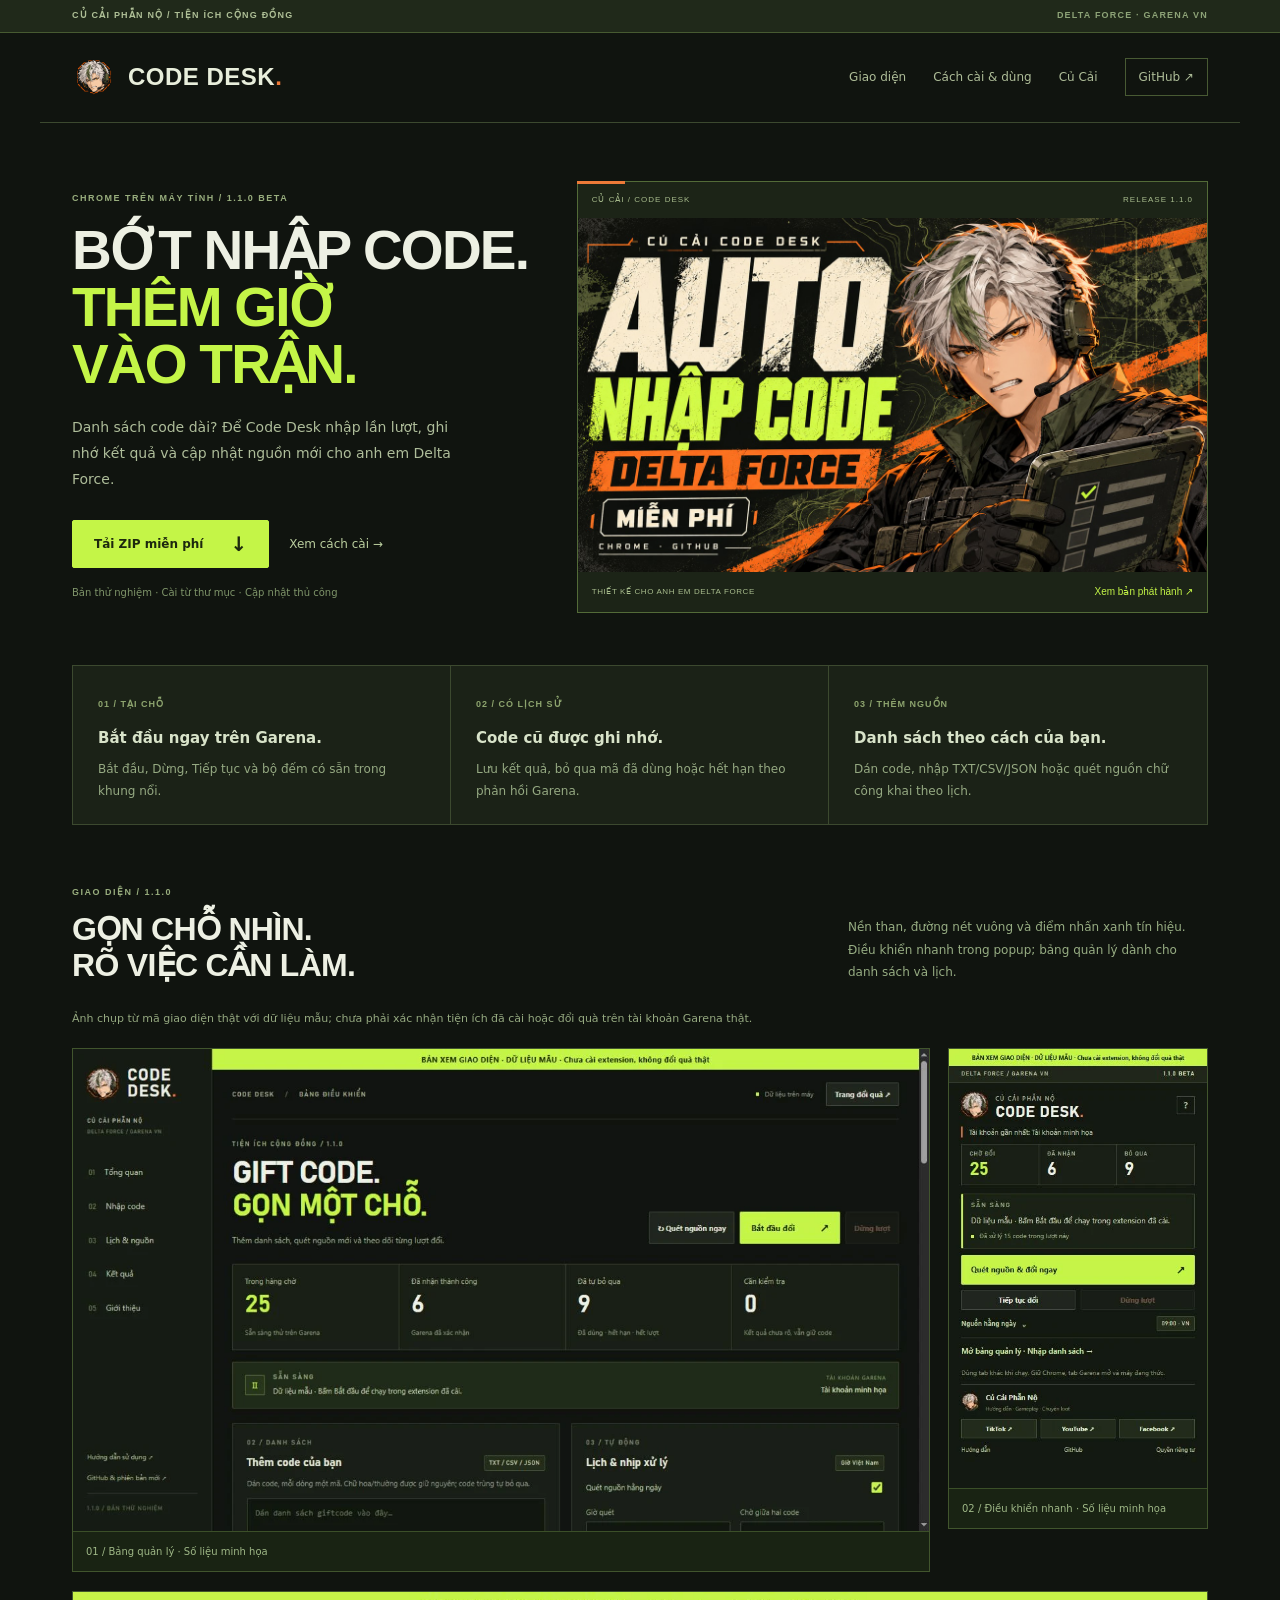
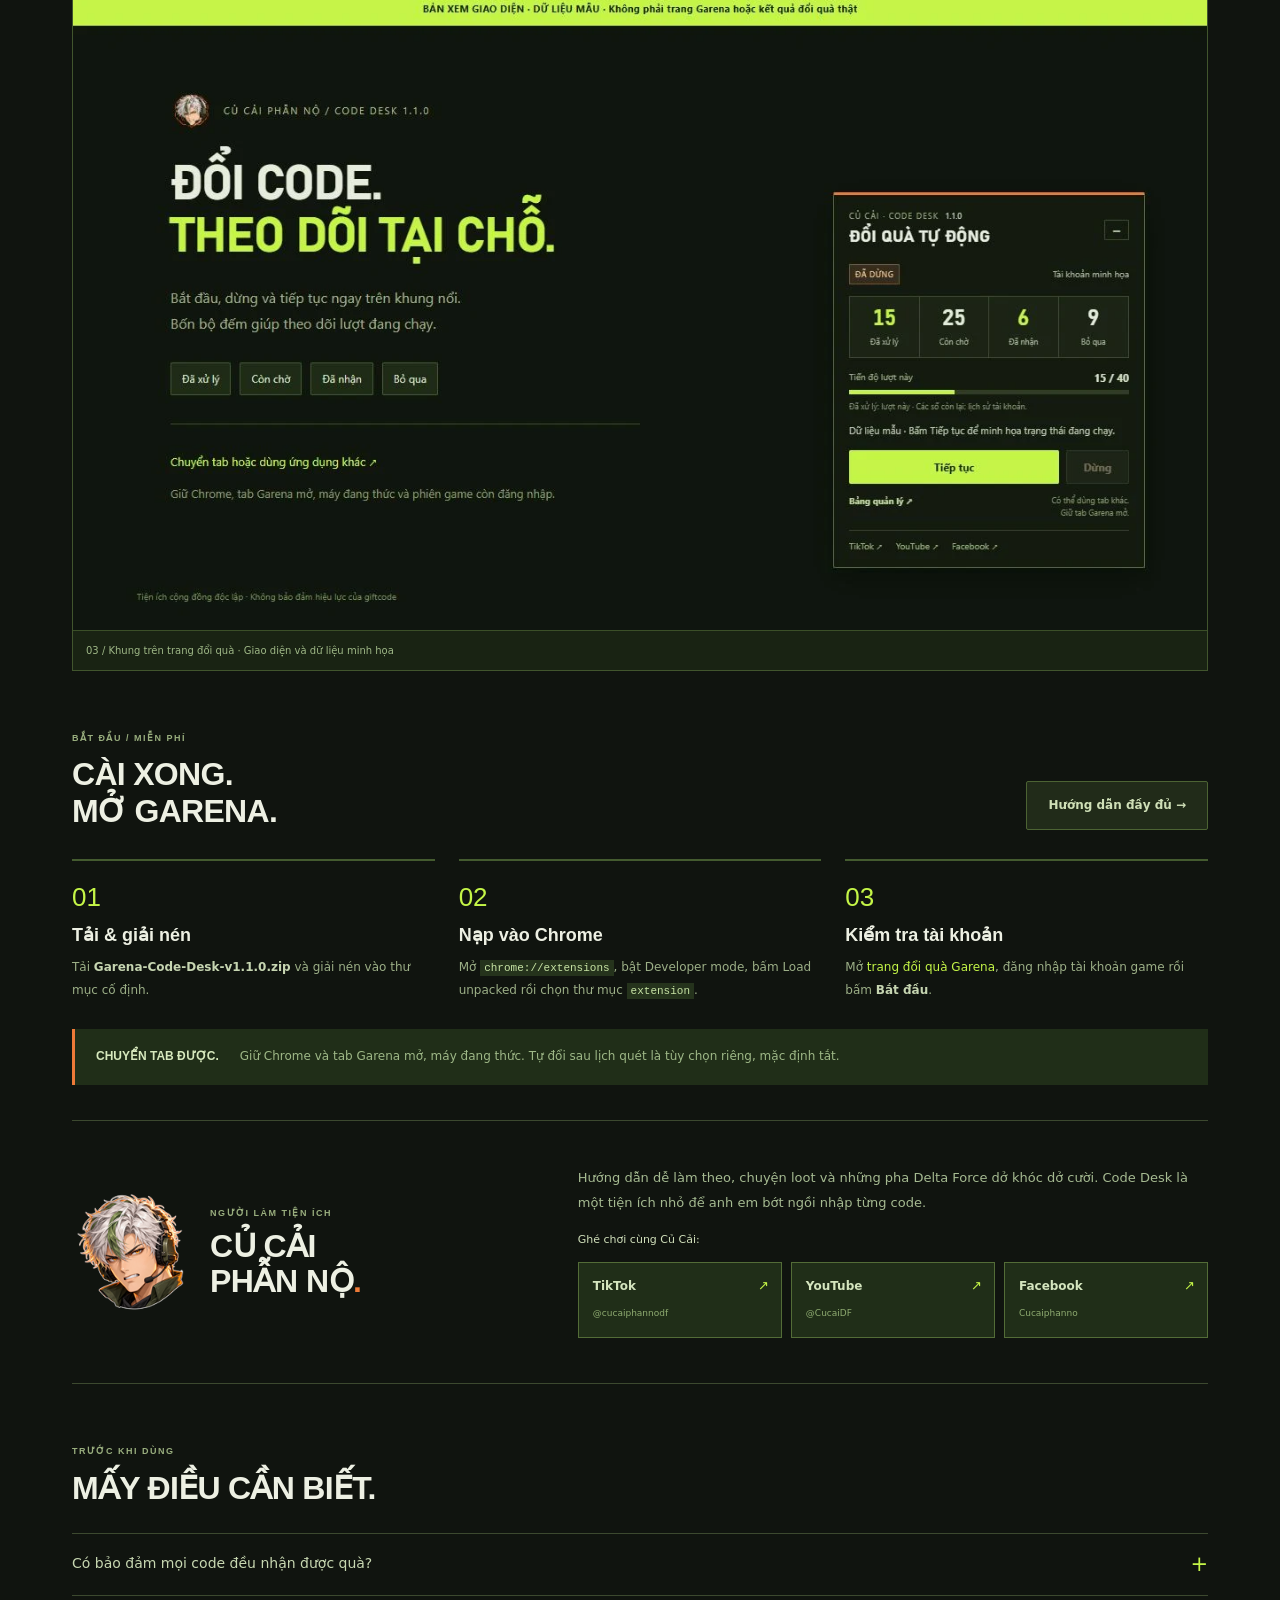
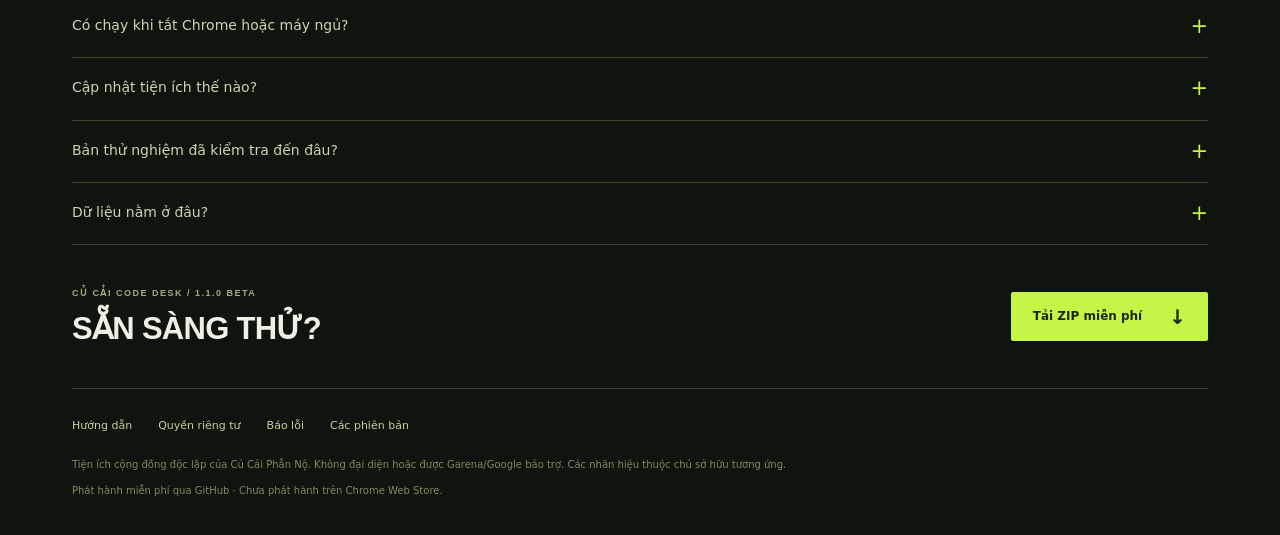
==== index.html @ 8d0fcd0d "Publish 1.1.0 download site with anime identity and illustrated guide" ====
<!doctype html>
<html lang="vi"><head>
<meta charset="utf-8"><meta name="viewport" content="width=device-width,initial-scale=1">
<title>Củ Cải Code Desk · Auto nhập giftcode Delta Force</title>
<meta name="description" content="Code Desk của Củ Cải Phẫn Nộ: tiện ích Chrome miễn phí để nhập giftcode Delta Force theo danh sách, quét nguồn mới và theo dõi kết quả ngay trên Garena.">
<meta property="og:type" content="website"><meta property="og:title" content="Củ Cải Code Desk — Auto nhập code Delta Force"><meta property="og:description" content="Bớt nhập từng code. Bắt đầu tại chỗ, xem bộ đếm và nhớ kết quả. Tải miễn phí qua GitHub."><meta property="og:image" content="https://lightharu.github.io/garena-code-desk-site/assets/thumbnail-v1.1.0.jpg"><meta property="og:url" content="https://lightharu.github.io/garena-code-desk-site/"><meta name="twitter:card" content="summary_large_image">
<link rel="icon" type="image/png" href="assets/icon-128.png"><link rel="canonical" href="https://lightharu.github.io/garena-code-desk-site/">
<link rel="stylesheet" href="assets/site.css">
</head><body>
<div class="topline"><div>CỦ CẢI PHẪN NỘ / TIỆN ÍCH CỘNG ĐỒNG<span>DELTA FORCE · GARENA VN</span></div></div>
<header class="site-header wrap"><a class="logo" href="./"><img src="assets/icon-128.png" alt="Icon Code Desk" width="44" height="44"><span>CODE DESK<b>.</b></span></a><nav aria-label="Điều hướng website"><a href="#giao-dien">Giao diện</a><a href="guide.html">Cách cài & dùng</a><a href="#cu-cai">Củ Cải</a><a class="nav-github" href="https://github.com/LightHaru/garena-code-desk">GitHub ↗</a></nav></header>
<main class="wrap">
<section class="hero"><div class="hero-copy"><p class="eyebrow">CHROME TRÊN MÁY TÍNH / 1.1.0 BETA</p><h1>BỚT NHẬP CODE.<br><em>THÊM GIỜ<br>VÀO TRẬN.</em></h1><p class="lead">Danh sách code dài? Để Code Desk nhập lần lượt, ghi nhớ kết quả và cập nhật nguồn mới cho anh em Delta Force.</p><div class="hero-actions"><a class="button primary" href="https://github.com/LightHaru/garena-code-desk/releases/download/v1.1.0/Garena-Code-Desk-v1.1.0.zip">Tải ZIP miễn phí <span>↓</span></a><a class="text-link" href="guide.html">Xem cách cài →</a></div><p class="small-note">Bản thử nghiệm · Cài từ thư mục · Cập nhật thủ công</p></div><div class="hero-art"><div class="frame-label"><span>CỦ CẢI / CODE DESK</span><span>RELEASE 1.1.0</span></div><img src="assets/thumbnail-v1.1.0.jpg" alt="Củ Cải Code Desk — Auto nhập code Delta Force miễn phí" width="1280" height="720"><div class="frame-bottom"><span>THIẾT KẾ CHO ANH EM DELTA FORCE</span><a href="https://github.com/LightHaru/garena-code-desk/releases/tag/v1.1.0">Xem bản phát hành ↗</a></div></div></section>
<section class="feature-rail" aria-label="Tính năng chính"><article><span>01 / TẠI CHỖ</span><h2>Bắt đầu ngay trên Garena.</h2><p>Bắt đầu, Dừng, Tiếp tục và bộ đếm có sẵn trong khung nổi.</p></article><article><span>02 / CÓ LỊCH SỬ</span><h2>Code cũ được ghi nhớ.</h2><p>Lưu kết quả, bỏ qua mã đã dùng hoặc hết hạn theo phản hồi Garena.</p></article><article><span>03 / THÊM NGUỒN</span><h2>Danh sách theo cách của bạn.</h2><p>Dán code, nhập TXT/CSV/JSON hoặc quét nguồn chữ công khai theo lịch.</p></article></section>
<section class="section-block" id="giao-dien"><div class="section-heading"><div><p class="eyebrow">GIAO DIỆN / 1.1.0</p><h2>GỌN CHỖ NHÌN.<br>RÕ VIỆC CẦN LÀM.</h2></div><p>Nền than, đường nét vuông và điểm nhấn xanh tín hiệu. Điều khiển nhanh trong popup; bảng quản lý dành cho danh sách và lịch.</p></div><p class="preview-note">Ảnh chụp từ mã giao diện thật với dữ liệu mẫu; chưa phải xác nhận tiện ích đã cài hoặc đổi quà trên tài khoản Garena thật.</p><div class="gallery"><figure class="wide-shot"><img src="assets/dashboard-v1.1.0.webp" alt="Bản xem bảng quản lý Code Desk với thanh điều hướng, bộ đếm và nút Bắt đầu" width="1280" height="720" loading="lazy"><figcaption>01 / Bảng quản lý · Số liệu minh họa</figcaption></figure><figure class="popup-shot"><img src="assets/popup-v1.1.0.webp" alt="Bản xem popup Code Desk, nút quét nguồn và ba kênh Củ Cải Phẫn Nộ" width="400" height="680" loading="lazy"><figcaption>02 / Điều khiển nhanh · Số liệu minh họa</figcaption></figure></div><figure class="panel-shot"><img src="assets/panel-v1.1.0.webp" alt="Bản xem khung nổi với Bắt đầu, Dừng, Tiếp tục, bộ đếm và thanh tiến độ" width="1280" height="720" loading="lazy"><figcaption>03 / Khung trên trang đổi quà · Giao diện và dữ liệu minh họa</figcaption></figure></section>
<section class="section-block install" id="cai-dat"><div class="section-heading"><div><p class="eyebrow">BẮT ĐẦU / MIỄN PHÍ</p><h2>CÀI XONG.<br>MỞ GARENA.</h2></div><a class="button secondary" href="guide.html">Hướng dẫn đầy đủ →</a></div><div class="install-grid"><article><b>01</b><h3>Tải & giải nén</h3><p>Tải <strong>Garena-Code-Desk-v1.1.0.zip</strong> và giải nén vào thư mục cố định.</p></article><article><b>02</b><h3>Nạp vào Chrome</h3><p>Mở <code>chrome://extensions</code>, bật Developer mode, bấm Load unpacked rồi chọn thư mục <code>extension</code>.</p></article><article><b>03</b><h3>Kiểm tra tài khoản</h3><p>Mở <a href="https://redeem.df.garena.sg/vi/cdkgarena.html">trang đổi quà Garena</a>, đăng nhập tài khoản game rồi bấm <strong>Bắt đầu</strong>.</p></article></div><div class="usage-note"><b>CHUYỂN TAB ĐƯỢC.</b><span>Giữ Chrome và tab Garena mở, máy đang thức. Tự đổi sau lịch quét là tùy chọn riêng, mặc định tắt.</span></div></section>
<section class="creator" id="cu-cai"><div class="creator-name"><img src="assets/creator-avatar.png" alt="Avatar anime tóc bạc của Củ Cải Phẫn Nộ" width="120" height="120"><div><p class="eyebrow">NGƯỜI LÀM TIỆN ÍCH</p><h2>CỦ CẢI<br>PHẪN NỘ<span>.</span></h2></div></div><div class="creator-bio"><p>Hướng dẫn dễ làm theo, chuyện loot và những pha Delta Force dở khóc dở cười. Code Desk là một tiện ích nhỏ để anh em bớt ngồi nhập từng code.</p><p class="follow-label">Ghé chơi cùng Củ Cải:</p><nav class="creator-channels" aria-label="Ba kênh Củ Cải Phẫn Nộ"><a href="https://www.tiktok.com/@cucaiphannodf"><b>TikTok</b><small>@cucaiphannodf</small><span>↗</span></a><a href="https://www.youtube.com/@CucaiDF"><b>YouTube</b><small>@CucaiDF</small><span>↗</span></a><a href="https://www.facebook.com/profile.php?id=61594886253423"><b>Facebook</b><small>Cucaiphanno</small><span>↗</span></a></nav></div></section>
<section class="section-block faq"><p class="eyebrow">TRƯỚC KHI DÙNG</p><h2>MẤY ĐIỀU CẦN BIẾT.</h2><details><summary>Có bảo đảm mọi code đều nhận được quà?</summary><p>Code tìm thấy là ứng viên. Hiệu lực, điều kiện tài khoản và quyền nhận quà do Garena quyết định. Code Desk ghi nhận phản hồi để xử lý hàng chờ.</p></details><details><summary>Có chạy khi tắt Chrome hoặc máy ngủ?</summary><p>Cần giữ Chrome, tab Garena mở và máy đang thức. Khi hết phiên đăng nhập, gặp xác minh hoặc kết quả chưa rõ, cần kiểm tra trực tiếp trên trang Garena.</p></details><details><summary>Cập nhật tiện ích thế nào?</summary><p>Dừng lượt, chờ code đang gửi có kết quả. Tải ZIP mới, thay nội dung extension vào đúng thư mục cũ, bấm Tải lại tiện ích rồi tải lại trang Garena. Xem từng bước trong <a href="guide.html">hướng dẫn</a>.</p></details><details><summary>Bản thử nghiệm đã kiểm tra đến đâu?</summary><p>35/35 kiểm tra logic và 33/33 kiểm tra trình duyệt giả lập đạt. Cài bản 1.1.0 và đổi quà trên tài khoản Garena thật, cùng việc quan sát lịch qua một ngày thật, chưa được xác nhận.</p></details><details><summary>Dữ liệu nằm ở đâu?</summary><p>Tên hiển thị, code và lịch sử được lưu trong hồ sơ Chrome. Tiện ích không có máy chủ nhận lịch sử hoặc công cụ phân tích hành vi. Xem <a href="privacy.html">quyền riêng tư và quyền truy cập</a>.</p></details></section>
<section class="download-end"><div><p class="eyebrow">CỦ CẢI CODE DESK / 1.1.0 BETA</p><h2>SẴN SÀNG THỬ?</h2></div><a class="button primary" href="https://github.com/LightHaru/garena-code-desk/releases/download/v1.1.0/Garena-Code-Desk-v1.1.0.zip">Tải ZIP miễn phí <span>↓</span></a></section>
</main><footer class="wrap"><nav><a href="guide.html">Hướng dẫn</a><a href="privacy.html">Quyền riêng tư</a><a href="https://github.com/LightHaru/garena-code-desk/issues">Báo lỗi</a><a href="https://github.com/LightHaru/garena-code-desk/releases">Các phiên bản</a></nav><p>Tiện ích cộng đồng độc lập của Củ Cải Phẫn Nộ. Không đại diện hoặc được Garena/Google bảo trợ. Các nhãn hiệu thuộc chủ sở hữu tương ứng.</p><p>Phát hành miễn phí qua GitHub · Chưa phát hành trên Chrome Web Store.</p></footer>
</body></html>
---- assets/site.css ----
:root{--bg:#10140f;--surface:#1b2217;--line:#3c492f;--ink:#edf0e3;--muted:#9dac8c;--lime:#c4f547;--orange:#ed7a38;--display:"Bahnschrift","Arial Narrow","Segoe UI",sans-serif;color-scheme:dark;font:16px/1.7 "Segoe UI",system-ui,sans-serif;color:var(--ink);background:var(--bg)}*{box-sizing:border-box}html{scroll-behavior:smooth;scroll-padding-top:24px}body{margin:0}a{color:var(--lime);text-decoration:none}a:hover{text-decoration:underline}a:focus-visible,summary:focus-visible{outline:2px solid var(--lime);outline-offset:5px}img{max-width:100%}h1,h2,h3,p,figure{margin:0}.wrap{max-width:1200px;margin:auto;padding:0 32px}.topline{background:#20291a;border-bottom:1px solid #475a31;font:600 9px/1.5 var(--display);letter-spacing:1.2px;color:#aebf96}.topline>div{max-width:1200px;margin:auto;padding:9px 32px;display:flex;justify-content:space-between;gap:20px}.topline span{color:#8da377}.site-header{height:90px;display:flex;align-items:center;justify-content:space-between;gap:20px;border-bottom:1px solid var(--line)}.logo{display:flex;align-items:center;gap:12px;color:#e8eedb;font:750 24px/1 var(--display);letter-spacing:.5px}.logo:hover{text-decoration:none}.logo img{object-fit:contain}.logo b{color:var(--orange)}.site-header nav{display:flex;align-items:center;gap:27px;font-size:12px}.site-header nav a{color:#aebd98}.nav-github{border:1px solid #485a33;padding:8px 13px}.hero{display:grid;grid-template-columns:.85fr 1.15fr;gap:38px;align-items:center;padding:58px 0 52px}.eyebrow{font:600 9px/1.6 var(--display);letter-spacing:1.5px;color:#99ae7e}.hero h1{font:750 clamp(38px,4.3vw,58px)/1.04 var(--display);letter-spacing:-1.8px;margin:16px 0 22px}.hero em{font-style:normal;color:var(--lime)}.lead{font-size:14px;line-height:1.85;color:#aebd9a;max-width:390px}.hero-actions{display:flex;align-items:center;gap:20px;margin-top:27px;flex-wrap:wrap}.button{display:inline-flex;align-items:center;justify-content:center;gap:27px;font-size:12px;font-weight:750;padding:13px 21px;border:1px solid var(--line);border-radius:2px;min-height:47px;white-space:nowrap}.button:hover{text-decoration:none}.button.primary{background:var(--lime);border-color:var(--lime);color:#1d290e}.button.primary:hover{background:#dbff83}.button.primary span{font-size:20px;line-height:1}.button.secondary{background:#212b19;color:#cfdfb7;border-color:#4c6333}.button.secondary:hover{background:#324324}.text-link{font-size:12px;color:#bace9e}.small-note{font-size:10px;line-height:1.8;color:#7f956a;margin-top:16px}.hero-art{border:1px solid #536b38;position:relative;background:#1c2417}.hero-art:before{content:"";position:absolute;top:-1px;left:-1px;width:48px;height:3px;background:var(--orange)}.hero-art>img{display:block;width:100%;height:auto}.frame-label,.frame-bottom{display:flex;justify-content:space-between;align-items:center;gap:20px;padding:12px 14px;font:500 8px/1.6 var(--display);letter-spacing:1px;color:#a7bb8c}.frame-bottom{font-size:8px;letter-spacing:.6px}.frame-bottom a{font-family:"Segoe UI",sans-serif;letter-spacing:0;font-size:10px}.feature-rail{display:grid;grid-template-columns:repeat(3,1fr);border:1px solid var(--line);background:#1b2217}.feature-rail article{padding:22px 25px;border-right:1px solid var(--line)}.feature-rail article:last-child{border-right:0}.feature-rail article>span{font:600 9px var(--display);letter-spacing:1px;color:#8da46e}.feature-rail h2{font-size:15px;font-weight:650;margin:11px 0 7px;color:#d8e3c9}.feature-rail p{font-size:12px;color:#95a982;line-height:1.8}.section-block{padding:60px 0 0}.section-heading{display:flex;justify-content:space-between;align-items:flex-end;gap:35px;margin-bottom:25px}.section-heading h2,.faq>h2{font:700 32px/1.15 var(--display);letter-spacing:-.7px;margin-top:11px}.section-heading>p{max-width:360px;font-size:12px;color:#97ad83;line-height:1.9}.preview-note{color:#95a980;font-size:11px;line-height:1.8;margin-bottom:19px;max-width:820px}.gallery{display:grid;grid-template-columns:minmax(0,1fr) 260px;gap:18px;align-items:start}.gallery figure,.panel-shot{border:1px solid #41552d;background:#192313}.gallery img,.panel-shot img{display:block;width:100%;height:auto}.popup-shot{max-width:260px}.wide-shot{position:sticky;top:25px}.gallery figcaption,.panel-shot figcaption{font-size:10px;color:#9fb887;line-height:1.7;padding:11px 13px;border-top:1px solid #3b4f28}.panel-shot{margin-top:19px}.install{border-bottom:1px solid var(--line);padding-bottom:35px}.install-grid{display:grid;grid-template-columns:repeat(3,1fr);gap:24px;margin-top:29px}.install-grid article{border-top:2px solid #445b2f;padding-top:21px}.install-grid b{font:500 26px var(--display);color:var(--lime)}.install-grid h3{font:600 18px var(--display);margin:10px 0}.install-grid p{font-size:12px;color:#9caf87;line-height:1.9}.install-grid strong{color:#c6d5b1;font-weight:600;overflow-wrap:anywhere}code{font:11px/1.5 Consolas,monospace;color:#c8e4a5;background:#25331c;padding:2px 4px;overflow-wrap:anywhere}.usage-note{display:flex;align-items:flex-start;gap:21px;background:#202e18;border-left:3px solid var(--orange);padding:17px 21px;margin-top:28px}.usage-note b{font:650 12px/1.7 var(--display);white-space:nowrap;color:#d7e9bd}.usage-note span{color:#9eb887;font-size:12px;line-height:1.8}.creator{padding:45px 0;display:grid;grid-template-columns:.85fr 1.15fr;gap:40px;border-bottom:1px solid var(--line)}.creator-name{display:flex;align-items:center;gap:18px}.creator-name img{object-fit:contain;flex:none}.creator h2{font:700 32px/1.08 var(--display);letter-spacing:-.5px;margin-top:9px}.creator h2 span{color:var(--orange)}.creator-bio>p{font-size:13px;color:#a5ba91;line-height:1.9}.creator-bio .follow-label{margin:15px 0 11px;font-size:11px;color:#d0dfba}.creator-channels{display:grid;grid-template-columns:repeat(3,1fr);gap:9px}.creator-channels a{position:relative;border:1px solid #536c37;background:#202e18;padding:13px 14px;color:#d4e5be}.creator-channels a:hover{text-decoration:none;background:#304523;border-color:#92b364}.creator-channels b{display:block;font-size:12px}.creator-channels small{font-size:9px;color:#8fac71}.creator-channels span{position:absolute;right:12px;top:12px;font-size:13px;color:var(--lime)}.faq>h2{margin:12px 0 26px}.faq details{border-top:1px solid var(--line);padding:18px 0}.faq details:last-child{border-bottom:1px solid var(--line)}.faq summary{cursor:pointer;display:flex;justify-content:space-between;gap:20px;list-style:none;font-size:14px;color:#c7d7b1}.faq summary:after{content:"+";color:var(--lime);font-size:21px;line-height:1.2}.faq details[open] summary:after{content:"−"}.faq summary::-webkit-details-marker{display:none}.faq details p{font-size:13px;color:#98af81;line-height:1.9;max-width:900px;margin:15px 0 0}.download-end{display:flex;justify-content:space-between;align-items:center;gap:25px;padding:41px 0;border-bottom:1px solid var(--line)}.download-end h2{font:700 31px var(--display);letter-spacing:-.7px;margin-top:10px}footer.wrap{padding-top:28px;padding-bottom:35px}footer nav{display:flex;flex-wrap:wrap;gap:26px;font-size:11px;margin-bottom:19px}footer nav a{color:#bdd6a0}footer p{color:#778e61;font-size:10px;line-height:1.9;margin-top:7px}
@media(prefers-reduced-motion:reduce){html{scroll-behavior:auto}}
@media(max-width:1050px){.wrap{padding-left:25px;padding-right:25px}.topline>div{padding-left:25px;padding-right:25px}.hero{gap:27px;grid-template-columns:1fr 1.1fr}.hero h1{font-size:43px}.hero-actions{gap:15px}.button{padding:12px 16px}.hero .text-link{font-size:11px}.hero .lead{font-size:13px}.creator-name img{width:90px;height:90px}.creator h2{font-size:26px}.creator{gap:25px}.creator-channels{gap:7px}.creator-channels a{padding:11px}.gallery{grid-template-columns:minmax(0,1fr) 230px}.popup-shot{max-width:230px}}
@media(max-width:760px){.site-header{height:76px}.site-header nav{gap:17px;font-size:10px}.site-header nav a:first-child{display:none}.logo{font-size:20px;gap:8px}.logo img{width:36px;height:36px}.hero{grid-template-columns:1fr;padding-top:32px;gap:27px}.hero h1{font-size:47px;letter-spacing:-1.4px}.hero h1 br:last-child{display:none}.lead{max-width:550px}.hero-copy .small-note{margin-top:13px}.hero-art{max-width:none}.feature-rail{grid-template-columns:1fr}.feature-rail article{border-right:0;border-bottom:1px solid var(--line);padding:19px 21px}.feature-rail article:last-child{border-bottom:0}.section-heading{align-items:flex-start;gap:20px;flex-direction:column;margin-bottom:19px}.section-heading h2,.faq>h2{font-size:29px}.section-heading>p{max-width:600px}.section-block{padding-top:40px}.gallery{grid-template-columns:1fr;gap:18px}.wide-shot{position:static}.popup-shot{max-width:400px;width:100%;justify-self:center}.install-grid{grid-template-columns:1fr;gap:23px}.install-grid article{display:grid;grid-template-columns:40px 1fr;gap:0 14px;padding-top:15px}.install-grid b{grid-row:1/3;font-size:24px}.install-grid h3{margin:2px 0 7px}.usage-note{flex-direction:column;gap:5px;padding:16px}.creator{grid-template-columns:1fr;gap:24px;padding:35px 0}.creator-name img{width:100px;height:100px}.creator h2{font-size:31px}.creator-channels a{padding:13px}.creator-channels small{font-size:8px}.download-end{align-items:flex-start;flex-direction:column;gap:23px}.download-end h2{font-size:29px}.topline>div{font-size:8px;letter-spacing:.5px}.topline span{display:none}.frame-bottom{gap:12px;font-size:7px}.frame-bottom a{font-size:9px}}
@media(max-width:420px){.wrap{padding-left:18px;padding-right:18px}.topline>div{padding-left:18px;padding-right:18px}.site-header nav{gap:12px;font-size:9px}.site-header nav a:nth-child(3){display:none}.nav-github{padding:7px 9px}.logo{font-size:18px;gap:5px}.logo img{width:32px;height:32px}.hero h1{font-size:40px}.hero-actions{gap:16px}.hero .button{padding:12px 16px;gap:20px}.hero .text-link{font-size:10px}.creator-channels small{font-size:7px}.creator-channels a{padding:12px 9px}.creator-channels span{right:8px}.creator-channels b{font-size:11px}.creator-name{gap:15px}.creator h2{font-size:28px}.creator-name img{width:90px;height:90px}.faq summary{font-size:13px}.frame-label{font-size:7px;padding:10px 12px;letter-spacing:.5px}.frame-bottom{padding:10px 12px}.frame-bottom>span{font-size:6px}}
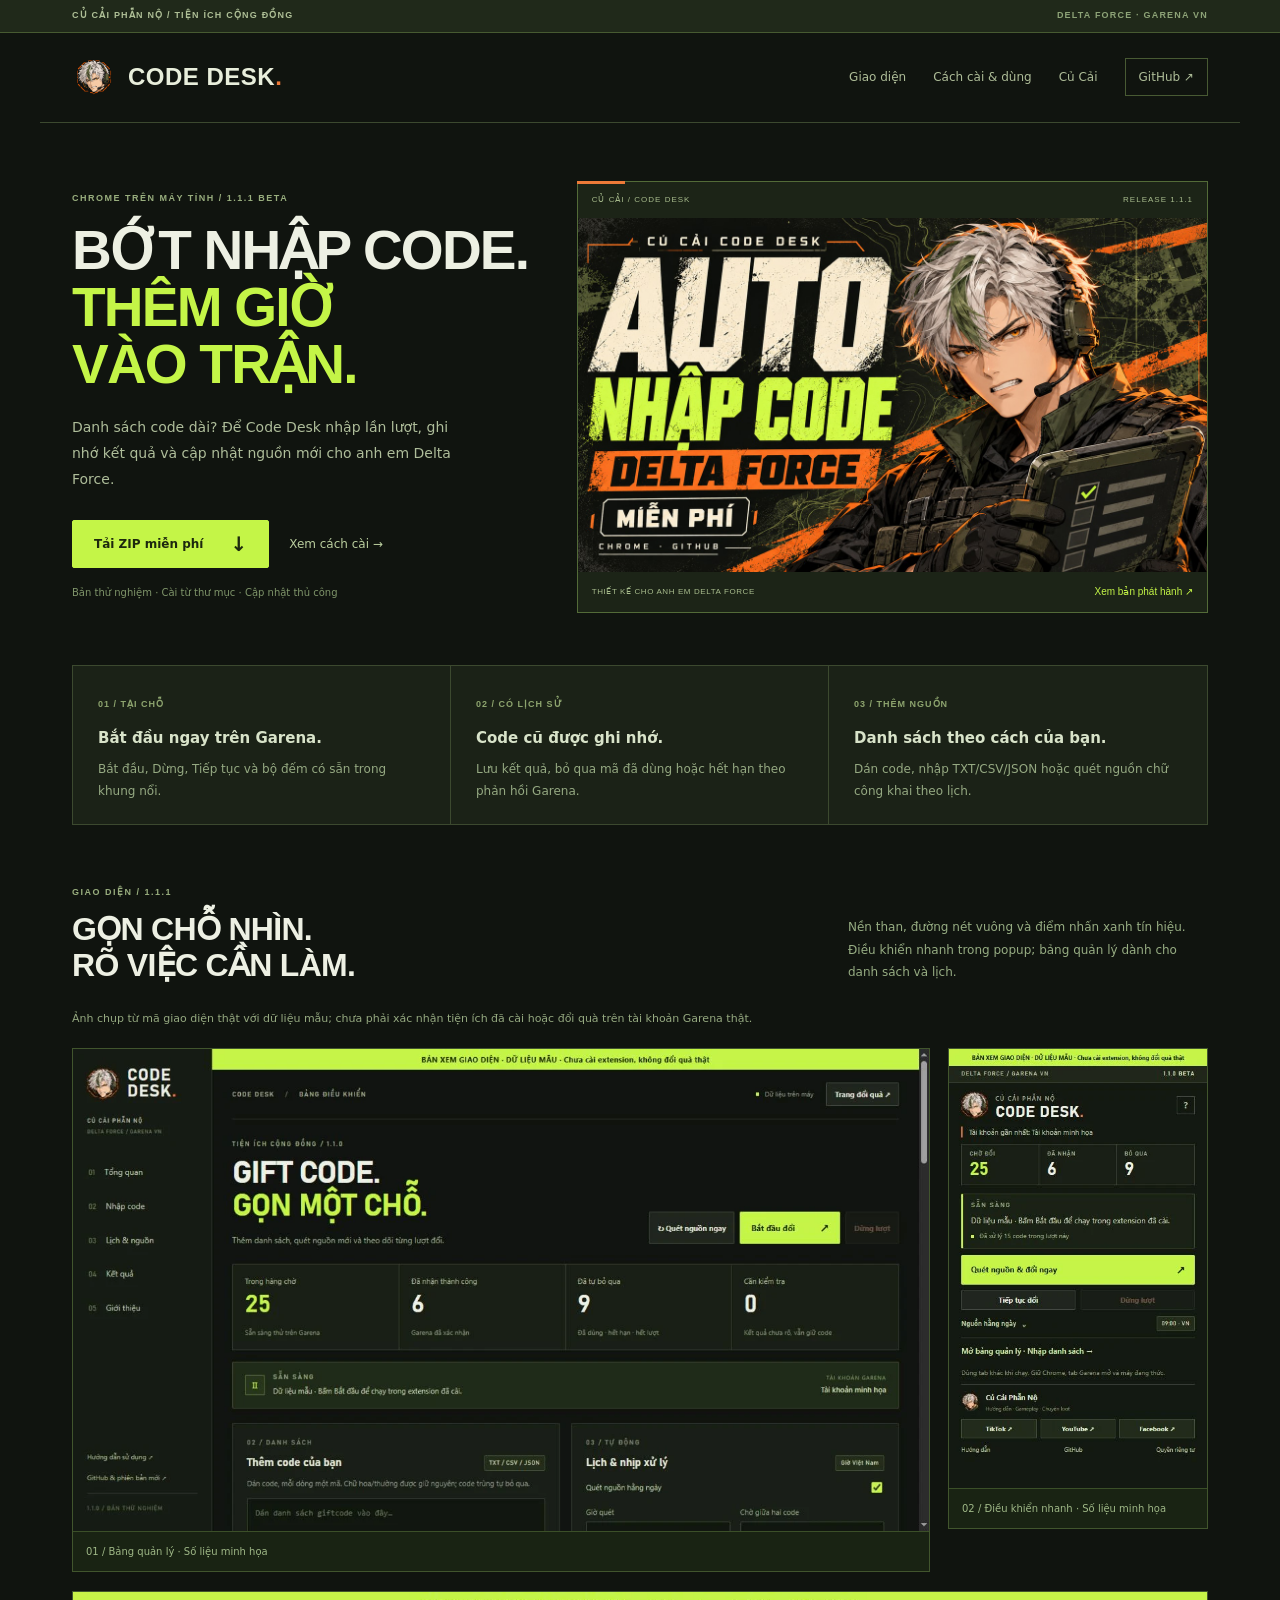
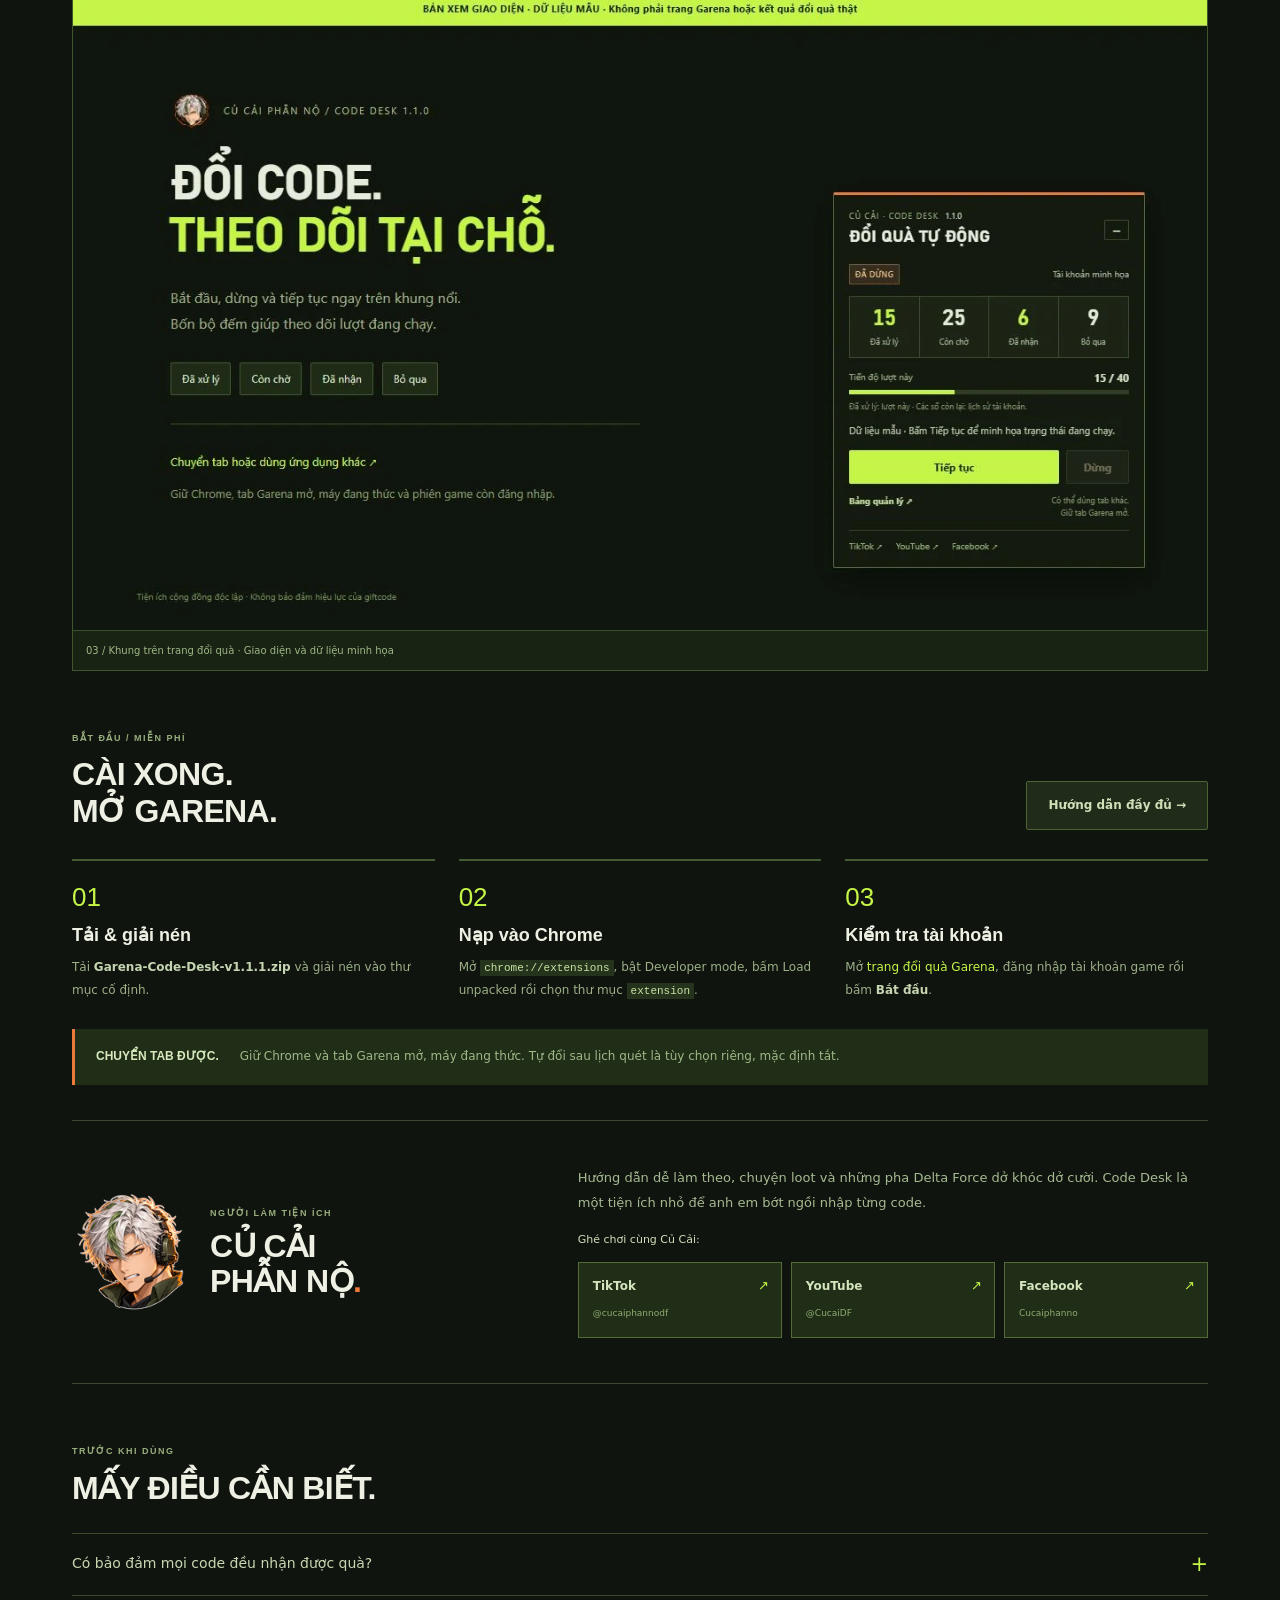
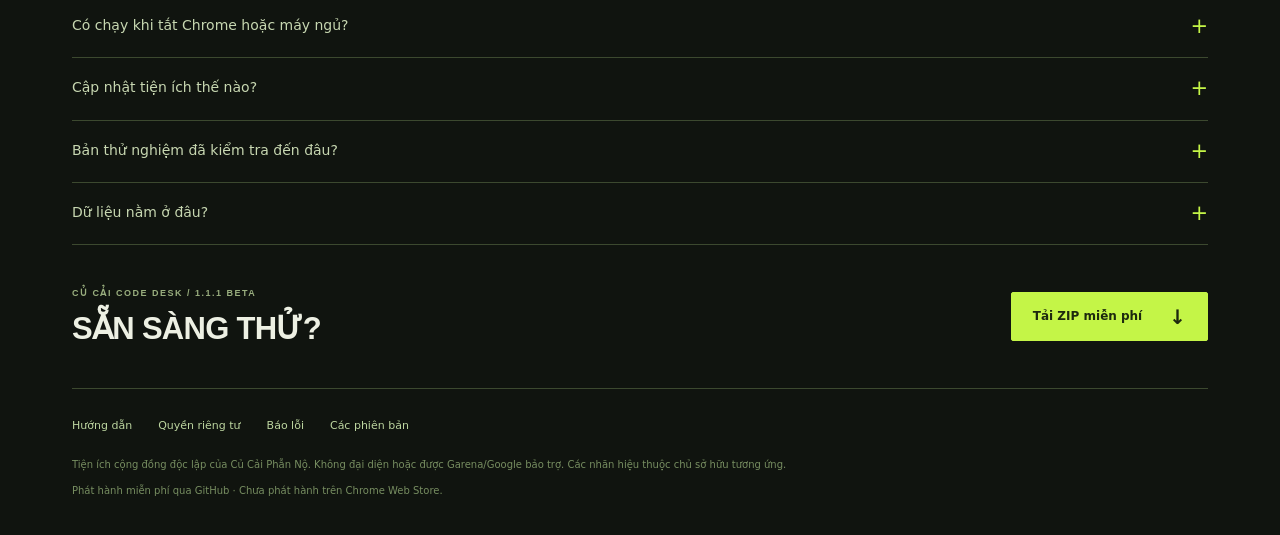
==== commit ff943590: "Point download site to CSP patch 1.1.1 and updated test results" ====
--- a/index.html
+++ b/index.html
@@ -10,12 +10,12 @@
 <div class="topline"><div>CỦ CẢI PHẪN NỘ / TIỆN ÍCH CỘNG ĐỒNG<span>DELTA FORCE · GARENA VN</span></div></div>
 <header class="site-header wrap"><a class="logo" href="./"><img src="assets/icon-128.png" alt="Icon Code Desk" width="44" height="44"><span>CODE DESK<b>.</b></span></a><nav aria-label="Điều hướng website"><a href="#giao-dien">Giao diện</a><a href="guide.html">Cách cài & dùng</a><a href="#cu-cai">Củ Cải</a><a class="nav-github" href="https://github.com/LightHaru/garena-code-desk">GitHub ↗</a></nav></header>
 <main class="wrap">
-<section class="hero"><div class="hero-copy"><p class="eyebrow">CHROME TRÊN MÁY TÍNH / 1.1.0 BETA</p><h1>BỚT NHẬP CODE.<br><em>THÊM GIỜ<br>VÀO TRẬN.</em></h1><p class="lead">Danh sách code dài? Để Code Desk nhập lần lượt, ghi nhớ kết quả và cập nhật nguồn mới cho anh em Delta Force.</p><div class="hero-actions"><a class="button primary" href="https://github.com/LightHaru/garena-code-desk/releases/download/v1.1.0/Garena-Code-Desk-v1.1.0.zip">Tải ZIP miễn phí <span>↓</span></a><a class="text-link" href="guide.html">Xem cách cài →</a></div><p class="small-note">Bản thử nghiệm · Cài từ thư mục · Cập nhật thủ công</p></div><div class="hero-art"><div class="frame-label"><span>CỦ CẢI / CODE DESK</span><span>RELEASE 1.1.0</span></div><img src="assets/thumbnail-v1.1.0.jpg" alt="Củ Cải Code Desk — Auto nhập code Delta Force miễn phí" width="1280" height="720"><div class="frame-bottom"><span>THIẾT KẾ CHO ANH EM DELTA FORCE</span><a href="https://github.com/LightHaru/garena-code-desk/releases/tag/v1.1.0">Xem bản phát hành ↗</a></div></div></section>
+<section class="hero"><div class="hero-copy"><p class="eyebrow">CHROME TRÊN MÁY TÍNH / 1.1.1 BETA</p><h1>BỚT NHẬP CODE.<br><em>THÊM GIỜ<br>VÀO TRẬN.</em></h1><p class="lead">Danh sách code dài? Để Code Desk nhập lần lượt, ghi nhớ kết quả và cập nhật nguồn mới cho anh em Delta Force.</p><div class="hero-actions"><a class="button primary" href="https://github.com/LightHaru/garena-code-desk/releases/download/v1.1.1/Garena-Code-Desk-v1.1.1.zip">Tải ZIP miễn phí <span>↓</span></a><a class="text-link" href="guide.html">Xem cách cài →</a></div><p class="small-note">Bản thử nghiệm · Cài từ thư mục · Cập nhật thủ công</p></div><div class="hero-art"><div class="frame-label"><span>CỦ CẢI / CODE DESK</span><span>RELEASE 1.1.1</span></div><img src="assets/thumbnail-v1.1.0.jpg" alt="Củ Cải Code Desk — Auto nhập code Delta Force miễn phí" width="1280" height="720"><div class="frame-bottom"><span>THIẾT KẾ CHO ANH EM DELTA FORCE</span><a href="https://github.com/LightHaru/garena-code-desk/releases/tag/v1.1.1">Xem bản phát hành ↗</a></div></div></section>
 <section class="feature-rail" aria-label="Tính năng chính"><article><span>01 / TẠI CHỖ</span><h2>Bắt đầu ngay trên Garena.</h2><p>Bắt đầu, Dừng, Tiếp tục và bộ đếm có sẵn trong khung nổi.</p></article><article><span>02 / CÓ LỊCH SỬ</span><h2>Code cũ được ghi nhớ.</h2><p>Lưu kết quả, bỏ qua mã đã dùng hoặc hết hạn theo phản hồi Garena.</p></article><article><span>03 / THÊM NGUỒN</span><h2>Danh sách theo cách của bạn.</h2><p>Dán code, nhập TXT/CSV/JSON hoặc quét nguồn chữ công khai theo lịch.</p></article></section>
-<section class="section-block" id="giao-dien"><div class="section-heading"><div><p class="eyebrow">GIAO DIỆN / 1.1.0</p><h2>GỌN CHỖ NHÌN.<br>RÕ VIỆC CẦN LÀM.</h2></div><p>Nền than, đường nét vuông và điểm nhấn xanh tín hiệu. Điều khiển nhanh trong popup; bảng quản lý dành cho danh sách và lịch.</p></div><p class="preview-note">Ảnh chụp từ mã giao diện thật với dữ liệu mẫu; chưa phải xác nhận tiện ích đã cài hoặc đổi quà trên tài khoản Garena thật.</p><div class="gallery"><figure class="wide-shot"><img src="assets/dashboard-v1.1.0.webp" alt="Bản xem bảng quản lý Code Desk với thanh điều hướng, bộ đếm và nút Bắt đầu" width="1280" height="720" loading="lazy"><figcaption>01 / Bảng quản lý · Số liệu minh họa</figcaption></figure><figure class="popup-shot"><img src="assets/popup-v1.1.0.webp" alt="Bản xem popup Code Desk, nút quét nguồn và ba kênh Củ Cải Phẫn Nộ" width="400" height="680" loading="lazy"><figcaption>02 / Điều khiển nhanh · Số liệu minh họa</figcaption></figure></div><figure class="panel-shot"><img src="assets/panel-v1.1.0.webp" alt="Bản xem khung nổi với Bắt đầu, Dừng, Tiếp tục, bộ đếm và thanh tiến độ" width="1280" height="720" loading="lazy"><figcaption>03 / Khung trên trang đổi quà · Giao diện và dữ liệu minh họa</figcaption></figure></section>
-<section class="section-block install" id="cai-dat"><div class="section-heading"><div><p class="eyebrow">BẮT ĐẦU / MIỄN PHÍ</p><h2>CÀI XONG.<br>MỞ GARENA.</h2></div><a class="button secondary" href="guide.html">Hướng dẫn đầy đủ →</a></div><div class="install-grid"><article><b>01</b><h3>Tải & giải nén</h3><p>Tải <strong>Garena-Code-Desk-v1.1.0.zip</strong> và giải nén vào thư mục cố định.</p></article><article><b>02</b><h3>Nạp vào Chrome</h3><p>Mở <code>chrome://extensions</code>, bật Developer mode, bấm Load unpacked rồi chọn thư mục <code>extension</code>.</p></article><article><b>03</b><h3>Kiểm tra tài khoản</h3><p>Mở <a href="https://redeem.df.garena.sg/vi/cdkgarena.html">trang đổi quà Garena</a>, đăng nhập tài khoản game rồi bấm <strong>Bắt đầu</strong>.</p></article></div><div class="usage-note"><b>CHUYỂN TAB ĐƯỢC.</b><span>Giữ Chrome và tab Garena mở, máy đang thức. Tự đổi sau lịch quét là tùy chọn riêng, mặc định tắt.</span></div></section>
+<section class="section-block" id="giao-dien"><div class="section-heading"><div><p class="eyebrow">GIAO DIỆN / 1.1.1</p><h2>GỌN CHỖ NHÌN.<br>RÕ VIỆC CẦN LÀM.</h2></div><p>Nền than, đường nét vuông và điểm nhấn xanh tín hiệu. Điều khiển nhanh trong popup; bảng quản lý dành cho danh sách và lịch.</p></div><p class="preview-note">Ảnh chụp từ mã giao diện thật với dữ liệu mẫu; chưa phải xác nhận tiện ích đã cài hoặc đổi quà trên tài khoản Garena thật.</p><div class="gallery"><figure class="wide-shot"><img src="assets/dashboard-v1.1.0.webp" alt="Bản xem bảng quản lý Code Desk với thanh điều hướng, bộ đếm và nút Bắt đầu" width="1280" height="720" loading="lazy"><figcaption>01 / Bảng quản lý · Số liệu minh họa</figcaption></figure><figure class="popup-shot"><img src="assets/popup-v1.1.0.webp" alt="Bản xem popup Code Desk, nút quét nguồn và ba kênh Củ Cải Phẫn Nộ" width="400" height="680" loading="lazy"><figcaption>02 / Điều khiển nhanh · Số liệu minh họa</figcaption></figure></div><figure class="panel-shot"><img src="assets/panel-v1.1.0.webp" alt="Bản xem khung nổi với Bắt đầu, Dừng, Tiếp tục, bộ đếm và thanh tiến độ" width="1280" height="720" loading="lazy"><figcaption>03 / Khung trên trang đổi quà · Giao diện và dữ liệu minh họa</figcaption></figure></section>
+<section class="section-block install" id="cai-dat"><div class="section-heading"><div><p class="eyebrow">BẮT ĐẦU / MIỄN PHÍ</p><h2>CÀI XONG.<br>MỞ GARENA.</h2></div><a class="button secondary" href="guide.html">Hướng dẫn đầy đủ →</a></div><div class="install-grid"><article><b>01</b><h3>Tải & giải nén</h3><p>Tải <strong>Garena-Code-Desk-v1.1.1.zip</strong> và giải nén vào thư mục cố định.</p></article><article><b>02</b><h3>Nạp vào Chrome</h3><p>Mở <code>chrome://extensions</code>, bật Developer mode, bấm Load unpacked rồi chọn thư mục <code>extension</code>.</p></article><article><b>03</b><h3>Kiểm tra tài khoản</h3><p>Mở <a href="https://redeem.df.garena.sg/vi/cdkgarena.html">trang đổi quà Garena</a>, đăng nhập tài khoản game rồi bấm <strong>Bắt đầu</strong>.</p></article></div><div class="usage-note"><b>CHUYỂN TAB ĐƯỢC.</b><span>Giữ Chrome và tab Garena mở, máy đang thức. Tự đổi sau lịch quét là tùy chọn riêng, mặc định tắt.</span></div></section>
 <section class="creator" id="cu-cai"><div class="creator-name"><img src="assets/creator-avatar.png" alt="Avatar anime tóc bạc của Củ Cải Phẫn Nộ" width="120" height="120"><div><p class="eyebrow">NGƯỜI LÀM TIỆN ÍCH</p><h2>CỦ CẢI<br>PHẪN NỘ<span>.</span></h2></div></div><div class="creator-bio"><p>Hướng dẫn dễ làm theo, chuyện loot và những pha Delta Force dở khóc dở cười. Code Desk là một tiện ích nhỏ để anh em bớt ngồi nhập từng code.</p><p class="follow-label">Ghé chơi cùng Củ Cải:</p><nav class="creator-channels" aria-label="Ba kênh Củ Cải Phẫn Nộ"><a href="https://www.tiktok.com/@cucaiphannodf"><b>TikTok</b><small>@cucaiphannodf</small><span>↗</span></a><a href="https://www.youtube.com/@CucaiDF"><b>YouTube</b><small>@CucaiDF</small><span>↗</span></a><a href="https://www.facebook.com/profile.php?id=61594886253423"><b>Facebook</b><small>Cucaiphanno</small><span>↗</span></a></nav></div></section>
-<section class="section-block faq"><p class="eyebrow">TRƯỚC KHI DÙNG</p><h2>MẤY ĐIỀU CẦN BIẾT.</h2><details><summary>Có bảo đảm mọi code đều nhận được quà?</summary><p>Code tìm thấy là ứng viên. Hiệu lực, điều kiện tài khoản và quyền nhận quà do Garena quyết định. Code Desk ghi nhận phản hồi để xử lý hàng chờ.</p></details><details><summary>Có chạy khi tắt Chrome hoặc máy ngủ?</summary><p>Cần giữ Chrome, tab Garena mở và máy đang thức. Khi hết phiên đăng nhập, gặp xác minh hoặc kết quả chưa rõ, cần kiểm tra trực tiếp trên trang Garena.</p></details><details><summary>Cập nhật tiện ích thế nào?</summary><p>Dừng lượt, chờ code đang gửi có kết quả. Tải ZIP mới, thay nội dung extension vào đúng thư mục cũ, bấm Tải lại tiện ích rồi tải lại trang Garena. Xem từng bước trong <a href="guide.html">hướng dẫn</a>.</p></details><details><summary>Bản thử nghiệm đã kiểm tra đến đâu?</summary><p>35/35 kiểm tra logic và 33/33 kiểm tra trình duyệt giả lập đạt. Cài bản 1.1.0 và đổi quà trên tài khoản Garena thật, cùng việc quan sát lịch qua một ngày thật, chưa được xác nhận.</p></details><details><summary>Dữ liệu nằm ở đâu?</summary><p>Tên hiển thị, code và lịch sử được lưu trong hồ sơ Chrome. Tiện ích không có máy chủ nhận lịch sử hoặc công cụ phân tích hành vi. Xem <a href="privacy.html">quyền riêng tư và quyền truy cập</a>.</p></details></section>
-<section class="download-end"><div><p class="eyebrow">CỦ CẢI CODE DESK / 1.1.0 BETA</p><h2>SẴN SÀNG THỬ?</h2></div><a class="button primary" href="https://github.com/LightHaru/garena-code-desk/releases/download/v1.1.0/Garena-Code-Desk-v1.1.0.zip">Tải ZIP miễn phí <span>↓</span></a></section>
+<section class="section-block faq"><p class="eyebrow">TRƯỚC KHI DÙNG</p><h2>MẤY ĐIỀU CẦN BIẾT.</h2><details><summary>Có bảo đảm mọi code đều nhận được quà?</summary><p>Code tìm thấy là ứng viên. Hiệu lực, điều kiện tài khoản và quyền nhận quà do Garena quyết định. Code Desk ghi nhận phản hồi để xử lý hàng chờ.</p></details><details><summary>Có chạy khi tắt Chrome hoặc máy ngủ?</summary><p>Cần giữ Chrome, tab Garena mở và máy đang thức. Khi hết phiên đăng nhập, gặp xác minh hoặc kết quả chưa rõ, cần kiểm tra trực tiếp trên trang Garena.</p></details><details><summary>Cập nhật tiện ích thế nào?</summary><p>Dừng lượt, chờ code đang gửi có kết quả. Tải ZIP mới, thay nội dung extension vào đúng thư mục cũ, bấm Tải lại tiện ích rồi tải lại trang Garena. Xem từng bước trong <a href="guide.html">hướng dẫn</a>.</p></details><details><summary>Bản thử nghiệm đã kiểm tra đến đâu?</summary><p>35/35 kiểm tra logic và 36/36 kiểm tra trình duyệt giả lập đạt. Cài bản 1.1.1 và đổi quà trên tài khoản Garena thật, cùng việc quan sát lịch qua một ngày thật, chưa được xác nhận.</p></details><details><summary>Dữ liệu nằm ở đâu?</summary><p>Tên hiển thị, code và lịch sử được lưu trong hồ sơ Chrome. Tiện ích không có máy chủ nhận lịch sử hoặc công cụ phân tích hành vi. Xem <a href="privacy.html">quyền riêng tư và quyền truy cập</a>.</p></details></section>
+<section class="download-end"><div><p class="eyebrow">CỦ CẢI CODE DESK / 1.1.1 BETA</p><h2>SẴN SÀNG THỬ?</h2></div><a class="button primary" href="https://github.com/LightHaru/garena-code-desk/releases/download/v1.1.1/Garena-Code-Desk-v1.1.1.zip">Tải ZIP miễn phí <span>↓</span></a></section>
 </main><footer class="wrap"><nav><a href="guide.html">Hướng dẫn</a><a href="privacy.html">Quyền riêng tư</a><a href="https://github.com/LightHaru/garena-code-desk/issues">Báo lỗi</a><a href="https://github.com/LightHaru/garena-code-desk/releases">Các phiên bản</a></nav><p>Tiện ích cộng đồng độc lập của Củ Cải Phẫn Nộ. Không đại diện hoặc được Garena/Google bảo trợ. Các nhãn hiệu thuộc chủ sở hữu tương ứng.</p><p>Phát hành miễn phí qua GitHub · Chưa phát hành trên Chrome Web Store.</p></footer>
 </body></html>
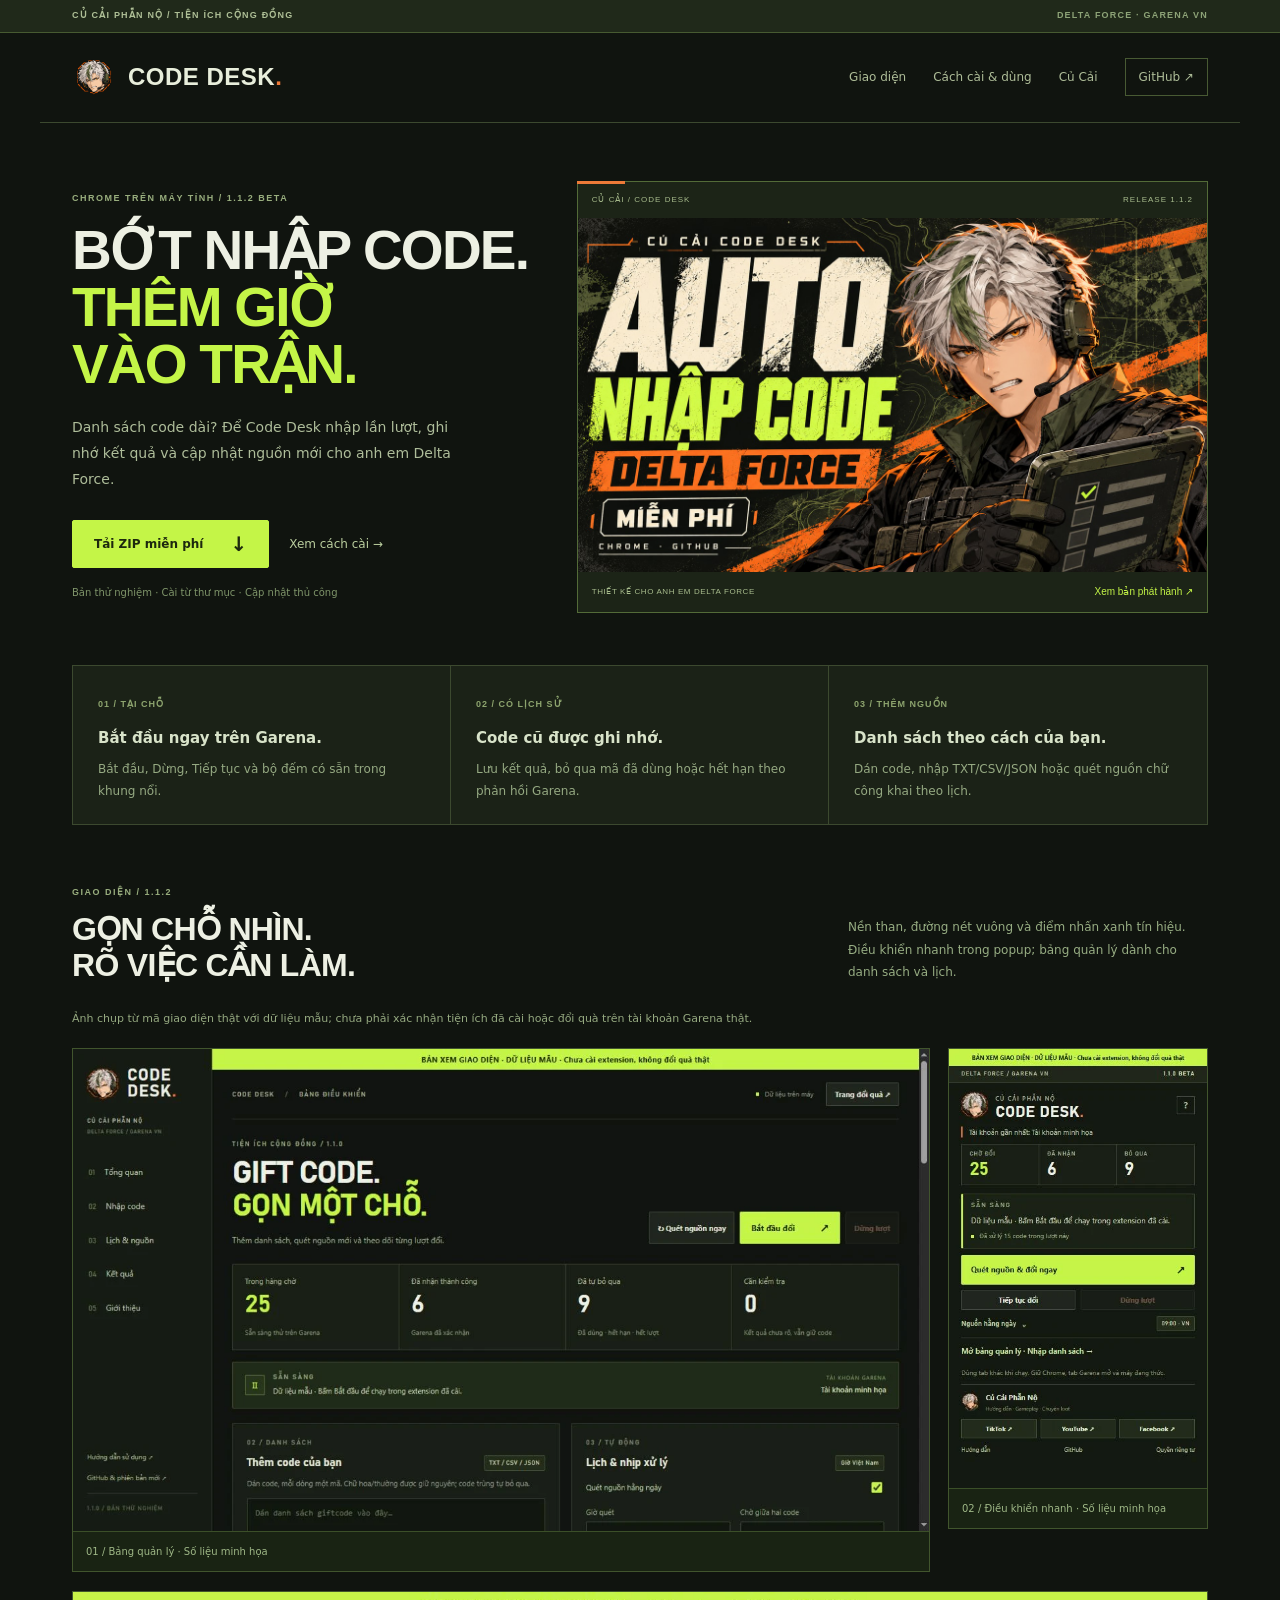
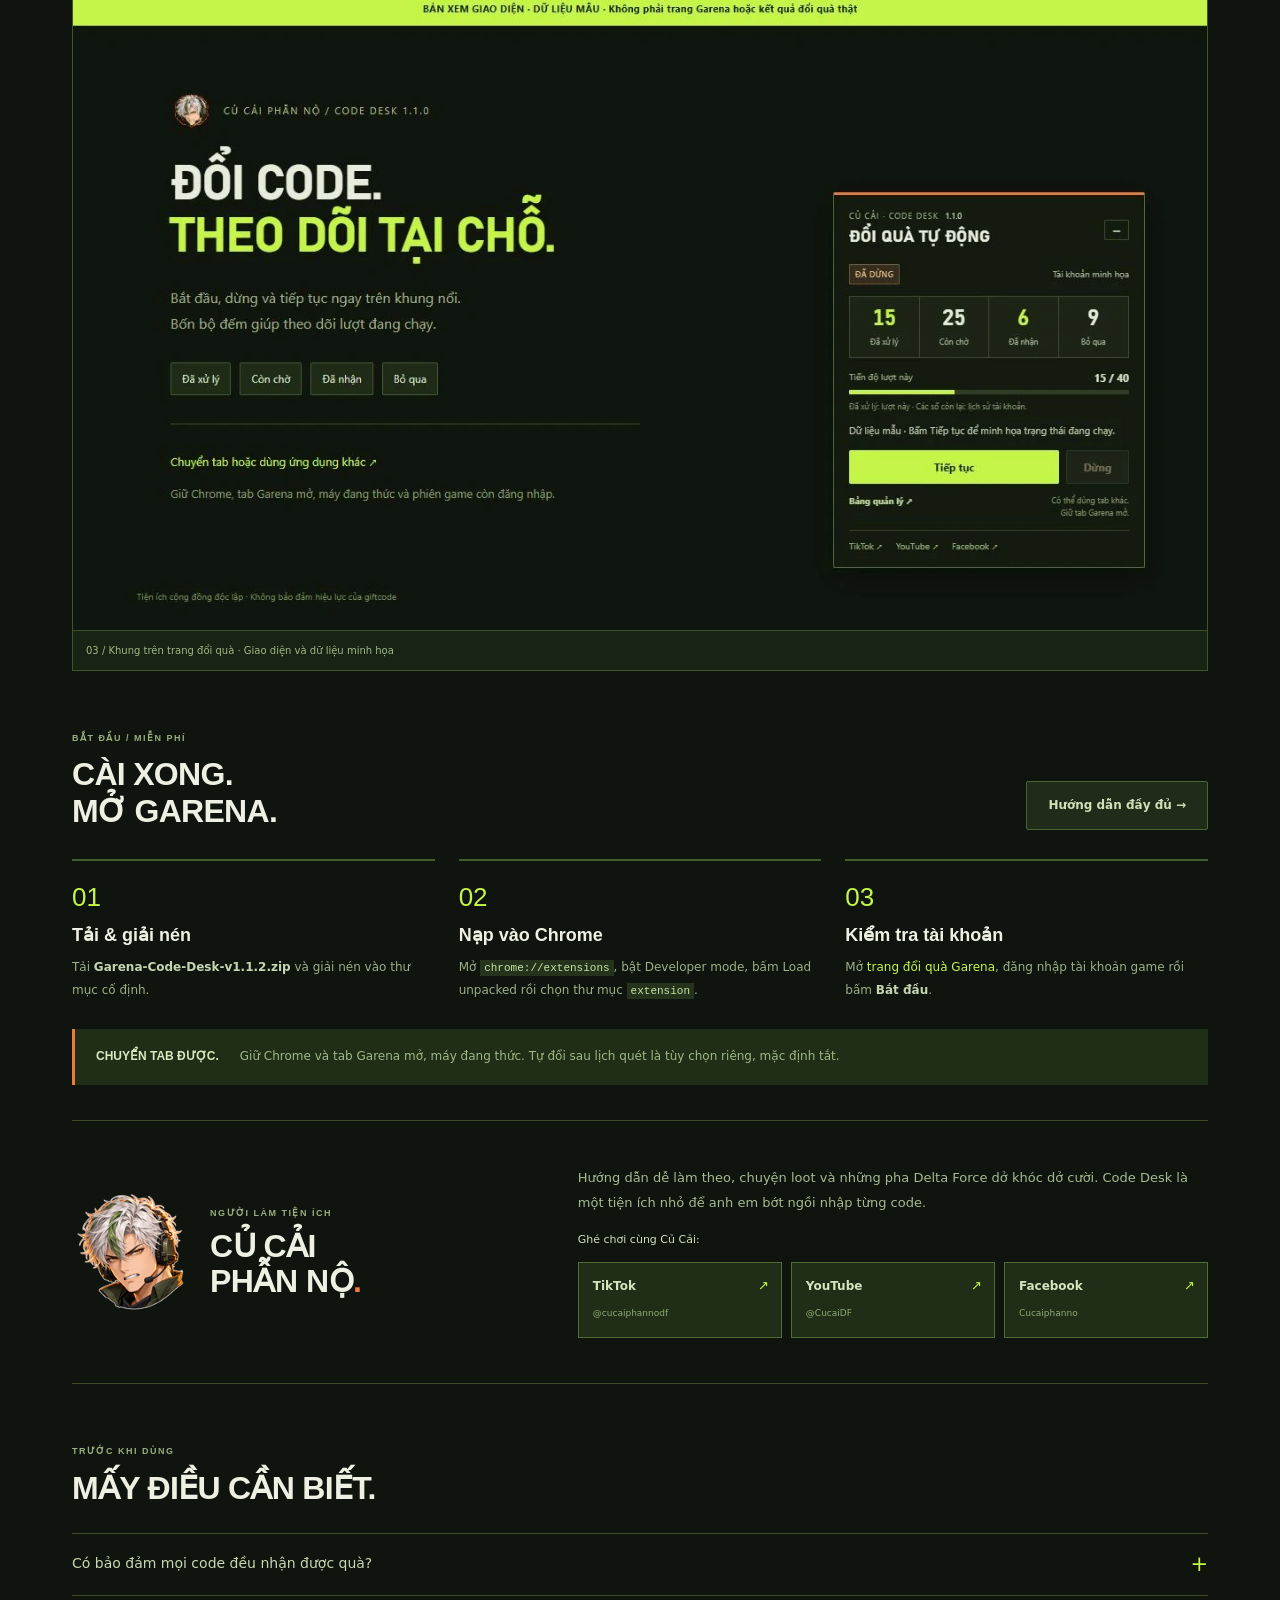
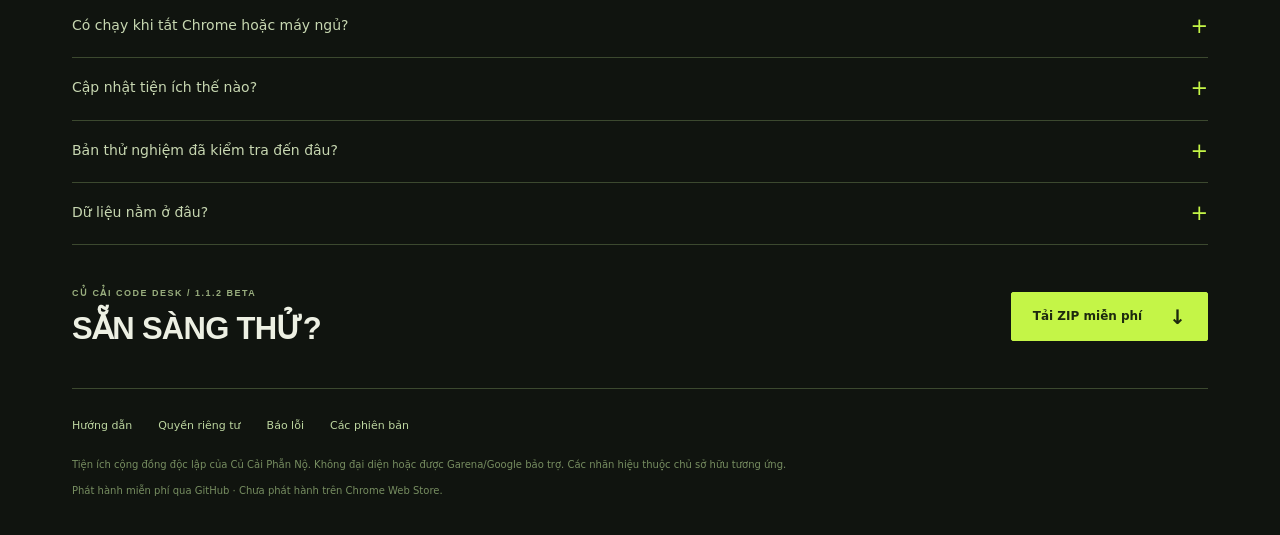
==== commit cbad2457: "Add missing website README and link CSP patch 1.1.2" ====
--- a/index.html
+++ b/index.html
@@ -10,12 +10,12 @@
 <div class="topline"><div>CỦ CẢI PHẪN NỘ / TIỆN ÍCH CỘNG ĐỒNG<span>DELTA FORCE · GARENA VN</span></div></div>
 <header class="site-header wrap"><a class="logo" href="./"><img src="assets/icon-128.png" alt="Icon Code Desk" width="44" height="44"><span>CODE DESK<b>.</b></span></a><nav aria-label="Điều hướng website"><a href="#giao-dien">Giao diện</a><a href="guide.html">Cách cài & dùng</a><a href="#cu-cai">Củ Cải</a><a class="nav-github" href="https://github.com/LightHaru/garena-code-desk">GitHub ↗</a></nav></header>
 <main class="wrap">
-<section class="hero"><div class="hero-copy"><p class="eyebrow">CHROME TRÊN MÁY TÍNH / 1.1.1 BETA</p><h1>BỚT NHẬP CODE.<br><em>THÊM GIỜ<br>VÀO TRẬN.</em></h1><p class="lead">Danh sách code dài? Để Code Desk nhập lần lượt, ghi nhớ kết quả và cập nhật nguồn mới cho anh em Delta Force.</p><div class="hero-actions"><a class="button primary" href="https://github.com/LightHaru/garena-code-desk/releases/download/v1.1.1/Garena-Code-Desk-v1.1.1.zip">Tải ZIP miễn phí <span>↓</span></a><a class="text-link" href="guide.html">Xem cách cài →</a></div><p class="small-note">Bản thử nghiệm · Cài từ thư mục · Cập nhật thủ công</p></div><div class="hero-art"><div class="frame-label"><span>CỦ CẢI / CODE DESK</span><span>RELEASE 1.1.1</span></div><img src="assets/thumbnail-v1.1.0.jpg" alt="Củ Cải Code Desk — Auto nhập code Delta Force miễn phí" width="1280" height="720"><div class="frame-bottom"><span>THIẾT KẾ CHO ANH EM DELTA FORCE</span><a href="https://github.com/LightHaru/garena-code-desk/releases/tag/v1.1.1">Xem bản phát hành ↗</a></div></div></section>
+<section class="hero"><div class="hero-copy"><p class="eyebrow">CHROME TRÊN MÁY TÍNH / 1.1.2 BETA</p><h1>BỚT NHẬP CODE.<br><em>THÊM GIỜ<br>VÀO TRẬN.</em></h1><p class="lead">Danh sách code dài? Để Code Desk nhập lần lượt, ghi nhớ kết quả và cập nhật nguồn mới cho anh em Delta Force.</p><div class="hero-actions"><a class="button primary" href="https://github.com/LightHaru/garena-code-desk/releases/download/v1.1.2/Garena-Code-Desk-v1.1.2.zip">Tải ZIP miễn phí <span>↓</span></a><a class="text-link" href="guide.html">Xem cách cài →</a></div><p class="small-note">Bản thử nghiệm · Cài từ thư mục · Cập nhật thủ công</p></div><div class="hero-art"><div class="frame-label"><span>CỦ CẢI / CODE DESK</span><span>RELEASE 1.1.2</span></div><img src="assets/thumbnail-v1.1.0.jpg" alt="Củ Cải Code Desk — Auto nhập code Delta Force miễn phí" width="1280" height="720"><div class="frame-bottom"><span>THIẾT KẾ CHO ANH EM DELTA FORCE</span><a href="https://github.com/LightHaru/garena-code-desk/releases/tag/v1.1.2">Xem bản phát hành ↗</a></div></div></section>
 <section class="feature-rail" aria-label="Tính năng chính"><article><span>01 / TẠI CHỖ</span><h2>Bắt đầu ngay trên Garena.</h2><p>Bắt đầu, Dừng, Tiếp tục và bộ đếm có sẵn trong khung nổi.</p></article><article><span>02 / CÓ LỊCH SỬ</span><h2>Code cũ được ghi nhớ.</h2><p>Lưu kết quả, bỏ qua mã đã dùng hoặc hết hạn theo phản hồi Garena.</p></article><article><span>03 / THÊM NGUỒN</span><h2>Danh sách theo cách của bạn.</h2><p>Dán code, nhập TXT/CSV/JSON hoặc quét nguồn chữ công khai theo lịch.</p></article></section>
-<section class="section-block" id="giao-dien"><div class="section-heading"><div><p class="eyebrow">GIAO DIỆN / 1.1.1</p><h2>GỌN CHỖ NHÌN.<br>RÕ VIỆC CẦN LÀM.</h2></div><p>Nền than, đường nét vuông và điểm nhấn xanh tín hiệu. Điều khiển nhanh trong popup; bảng quản lý dành cho danh sách và lịch.</p></div><p class="preview-note">Ảnh chụp từ mã giao diện thật với dữ liệu mẫu; chưa phải xác nhận tiện ích đã cài hoặc đổi quà trên tài khoản Garena thật.</p><div class="gallery"><figure class="wide-shot"><img src="assets/dashboard-v1.1.0.webp" alt="Bản xem bảng quản lý Code Desk với thanh điều hướng, bộ đếm và nút Bắt đầu" width="1280" height="720" loading="lazy"><figcaption>01 / Bảng quản lý · Số liệu minh họa</figcaption></figure><figure class="popup-shot"><img src="assets/popup-v1.1.0.webp" alt="Bản xem popup Code Desk, nút quét nguồn và ba kênh Củ Cải Phẫn Nộ" width="400" height="680" loading="lazy"><figcaption>02 / Điều khiển nhanh · Số liệu minh họa</figcaption></figure></div><figure class="panel-shot"><img src="assets/panel-v1.1.0.webp" alt="Bản xem khung nổi với Bắt đầu, Dừng, Tiếp tục, bộ đếm và thanh tiến độ" width="1280" height="720" loading="lazy"><figcaption>03 / Khung trên trang đổi quà · Giao diện và dữ liệu minh họa</figcaption></figure></section>
-<section class="section-block install" id="cai-dat"><div class="section-heading"><div><p class="eyebrow">BẮT ĐẦU / MIỄN PHÍ</p><h2>CÀI XONG.<br>MỞ GARENA.</h2></div><a class="button secondary" href="guide.html">Hướng dẫn đầy đủ →</a></div><div class="install-grid"><article><b>01</b><h3>Tải & giải nén</h3><p>Tải <strong>Garena-Code-Desk-v1.1.1.zip</strong> và giải nén vào thư mục cố định.</p></article><article><b>02</b><h3>Nạp vào Chrome</h3><p>Mở <code>chrome://extensions</code>, bật Developer mode, bấm Load unpacked rồi chọn thư mục <code>extension</code>.</p></article><article><b>03</b><h3>Kiểm tra tài khoản</h3><p>Mở <a href="https://redeem.df.garena.sg/vi/cdkgarena.html">trang đổi quà Garena</a>, đăng nhập tài khoản game rồi bấm <strong>Bắt đầu</strong>.</p></article></div><div class="usage-note"><b>CHUYỂN TAB ĐƯỢC.</b><span>Giữ Chrome và tab Garena mở, máy đang thức. Tự đổi sau lịch quét là tùy chọn riêng, mặc định tắt.</span></div></section>
+<section class="section-block" id="giao-dien"><div class="section-heading"><div><p class="eyebrow">GIAO DIỆN / 1.1.2</p><h2>GỌN CHỖ NHÌN.<br>RÕ VIỆC CẦN LÀM.</h2></div><p>Nền than, đường nét vuông và điểm nhấn xanh tín hiệu. Điều khiển nhanh trong popup; bảng quản lý dành cho danh sách và lịch.</p></div><p class="preview-note">Ảnh chụp từ mã giao diện thật với dữ liệu mẫu; chưa phải xác nhận tiện ích đã cài hoặc đổi quà trên tài khoản Garena thật.</p><div class="gallery"><figure class="wide-shot"><img src="assets/dashboard-v1.1.0.webp" alt="Bản xem bảng quản lý Code Desk với thanh điều hướng, bộ đếm và nút Bắt đầu" width="1280" height="720" loading="lazy"><figcaption>01 / Bảng quản lý · Số liệu minh họa</figcaption></figure><figure class="popup-shot"><img src="assets/popup-v1.1.0.webp" alt="Bản xem popup Code Desk, nút quét nguồn và ba kênh Củ Cải Phẫn Nộ" width="400" height="680" loading="lazy"><figcaption>02 / Điều khiển nhanh · Số liệu minh họa</figcaption></figure></div><figure class="panel-shot"><img src="assets/panel-v1.1.0.webp" alt="Bản xem khung nổi với Bắt đầu, Dừng, Tiếp tục, bộ đếm và thanh tiến độ" width="1280" height="720" loading="lazy"><figcaption>03 / Khung trên trang đổi quà · Giao diện và dữ liệu minh họa</figcaption></figure></section>
+<section class="section-block install" id="cai-dat"><div class="section-heading"><div><p class="eyebrow">BẮT ĐẦU / MIỄN PHÍ</p><h2>CÀI XONG.<br>MỞ GARENA.</h2></div><a class="button secondary" href="guide.html">Hướng dẫn đầy đủ →</a></div><div class="install-grid"><article><b>01</b><h3>Tải & giải nén</h3><p>Tải <strong>Garena-Code-Desk-v1.1.2.zip</strong> và giải nén vào thư mục cố định.</p></article><article><b>02</b><h3>Nạp vào Chrome</h3><p>Mở <code>chrome://extensions</code>, bật Developer mode, bấm Load unpacked rồi chọn thư mục <code>extension</code>.</p></article><article><b>03</b><h3>Kiểm tra tài khoản</h3><p>Mở <a href="https://redeem.df.garena.sg/vi/cdkgarena.html">trang đổi quà Garena</a>, đăng nhập tài khoản game rồi bấm <strong>Bắt đầu</strong>.</p></article></div><div class="usage-note"><b>CHUYỂN TAB ĐƯỢC.</b><span>Giữ Chrome và tab Garena mở, máy đang thức. Tự đổi sau lịch quét là tùy chọn riêng, mặc định tắt.</span></div></section>
 <section class="creator" id="cu-cai"><div class="creator-name"><img src="assets/creator-avatar.png" alt="Avatar anime tóc bạc của Củ Cải Phẫn Nộ" width="120" height="120"><div><p class="eyebrow">NGƯỜI LÀM TIỆN ÍCH</p><h2>CỦ CẢI<br>PHẪN NỘ<span>.</span></h2></div></div><div class="creator-bio"><p>Hướng dẫn dễ làm theo, chuyện loot và những pha Delta Force dở khóc dở cười. Code Desk là một tiện ích nhỏ để anh em bớt ngồi nhập từng code.</p><p class="follow-label">Ghé chơi cùng Củ Cải:</p><nav class="creator-channels" aria-label="Ba kênh Củ Cải Phẫn Nộ"><a href="https://www.tiktok.com/@cucaiphannodf"><b>TikTok</b><small>@cucaiphannodf</small><span>↗</span></a><a href="https://www.youtube.com/@CucaiDF"><b>YouTube</b><small>@CucaiDF</small><span>↗</span></a><a href="https://www.facebook.com/profile.php?id=61594886253423"><b>Facebook</b><small>Cucaiphanno</small><span>↗</span></a></nav></div></section>
-<section class="section-block faq"><p class="eyebrow">TRƯỚC KHI DÙNG</p><h2>MẤY ĐIỀU CẦN BIẾT.</h2><details><summary>Có bảo đảm mọi code đều nhận được quà?</summary><p>Code tìm thấy là ứng viên. Hiệu lực, điều kiện tài khoản và quyền nhận quà do Garena quyết định. Code Desk ghi nhận phản hồi để xử lý hàng chờ.</p></details><details><summary>Có chạy khi tắt Chrome hoặc máy ngủ?</summary><p>Cần giữ Chrome, tab Garena mở và máy đang thức. Khi hết phiên đăng nhập, gặp xác minh hoặc kết quả chưa rõ, cần kiểm tra trực tiếp trên trang Garena.</p></details><details><summary>Cập nhật tiện ích thế nào?</summary><p>Dừng lượt, chờ code đang gửi có kết quả. Tải ZIP mới, thay nội dung extension vào đúng thư mục cũ, bấm Tải lại tiện ích rồi tải lại trang Garena. Xem từng bước trong <a href="guide.html">hướng dẫn</a>.</p></details><details><summary>Bản thử nghiệm đã kiểm tra đến đâu?</summary><p>35/35 kiểm tra logic và 36/36 kiểm tra trình duyệt giả lập đạt. Cài bản 1.1.1 và đổi quà trên tài khoản Garena thật, cùng việc quan sát lịch qua một ngày thật, chưa được xác nhận.</p></details><details><summary>Dữ liệu nằm ở đâu?</summary><p>Tên hiển thị, code và lịch sử được lưu trong hồ sơ Chrome. Tiện ích không có máy chủ nhận lịch sử hoặc công cụ phân tích hành vi. Xem <a href="privacy.html">quyền riêng tư và quyền truy cập</a>.</p></details></section>
-<section class="download-end"><div><p class="eyebrow">CỦ CẢI CODE DESK / 1.1.1 BETA</p><h2>SẴN SÀNG THỬ?</h2></div><a class="button primary" href="https://github.com/LightHaru/garena-code-desk/releases/download/v1.1.1/Garena-Code-Desk-v1.1.1.zip">Tải ZIP miễn phí <span>↓</span></a></section>
+<section class="section-block faq"><p class="eyebrow">TRƯỚC KHI DÙNG</p><h2>MẤY ĐIỀU CẦN BIẾT.</h2><details><summary>Có bảo đảm mọi code đều nhận được quà?</summary><p>Code tìm thấy là ứng viên. Hiệu lực, điều kiện tài khoản và quyền nhận quà do Garena quyết định. Code Desk ghi nhận phản hồi để xử lý hàng chờ.</p></details><details><summary>Có chạy khi tắt Chrome hoặc máy ngủ?</summary><p>Cần giữ Chrome, tab Garena mở và máy đang thức. Khi hết phiên đăng nhập, gặp xác minh hoặc kết quả chưa rõ, cần kiểm tra trực tiếp trên trang Garena.</p></details><details><summary>Cập nhật tiện ích thế nào?</summary><p>Dừng lượt, chờ code đang gửi có kết quả. Tải ZIP mới, thay nội dung extension vào đúng thư mục cũ, bấm Tải lại tiện ích rồi tải lại trang Garena. Xem từng bước trong <a href="guide.html">hướng dẫn</a>.</p></details><details><summary>Bản thử nghiệm đã kiểm tra đến đâu?</summary><p>42/42 kiểm tra logic và 37/37 kiểm tra trình duyệt giả lập đạt. Cài bản 1.1.2 và đổi quà trên tài khoản Garena thật, cùng việc quan sát lịch qua một ngày thật, chưa được xác nhận.</p></details><details><summary>Dữ liệu nằm ở đâu?</summary><p>Tên hiển thị, code và lịch sử được lưu trong hồ sơ Chrome. Tiện ích không có máy chủ nhận lịch sử hoặc công cụ phân tích hành vi. Xem <a href="privacy.html">quyền riêng tư và quyền truy cập</a>.</p></details></section>
+<section class="download-end"><div><p class="eyebrow">CỦ CẢI CODE DESK / 1.1.2 BETA</p><h2>SẴN SÀNG THỬ?</h2></div><a class="button primary" href="https://github.com/LightHaru/garena-code-desk/releases/download/v1.1.2/Garena-Code-Desk-v1.1.2.zip">Tải ZIP miễn phí <span>↓</span></a></section>
 </main><footer class="wrap"><nav><a href="guide.html">Hướng dẫn</a><a href="privacy.html">Quyền riêng tư</a><a href="https://github.com/LightHaru/garena-code-desk/issues">Báo lỗi</a><a href="https://github.com/LightHaru/garena-code-desk/releases">Các phiên bản</a></nav><p>Tiện ích cộng đồng độc lập của Củ Cải Phẫn Nộ. Không đại diện hoặc được Garena/Google bảo trợ. Các nhãn hiệu thuộc chủ sở hữu tương ứng.</p><p>Phát hành miễn phí qua GitHub · Chưa phát hành trên Chrome Web Store.</p></footer>
 </body></html>
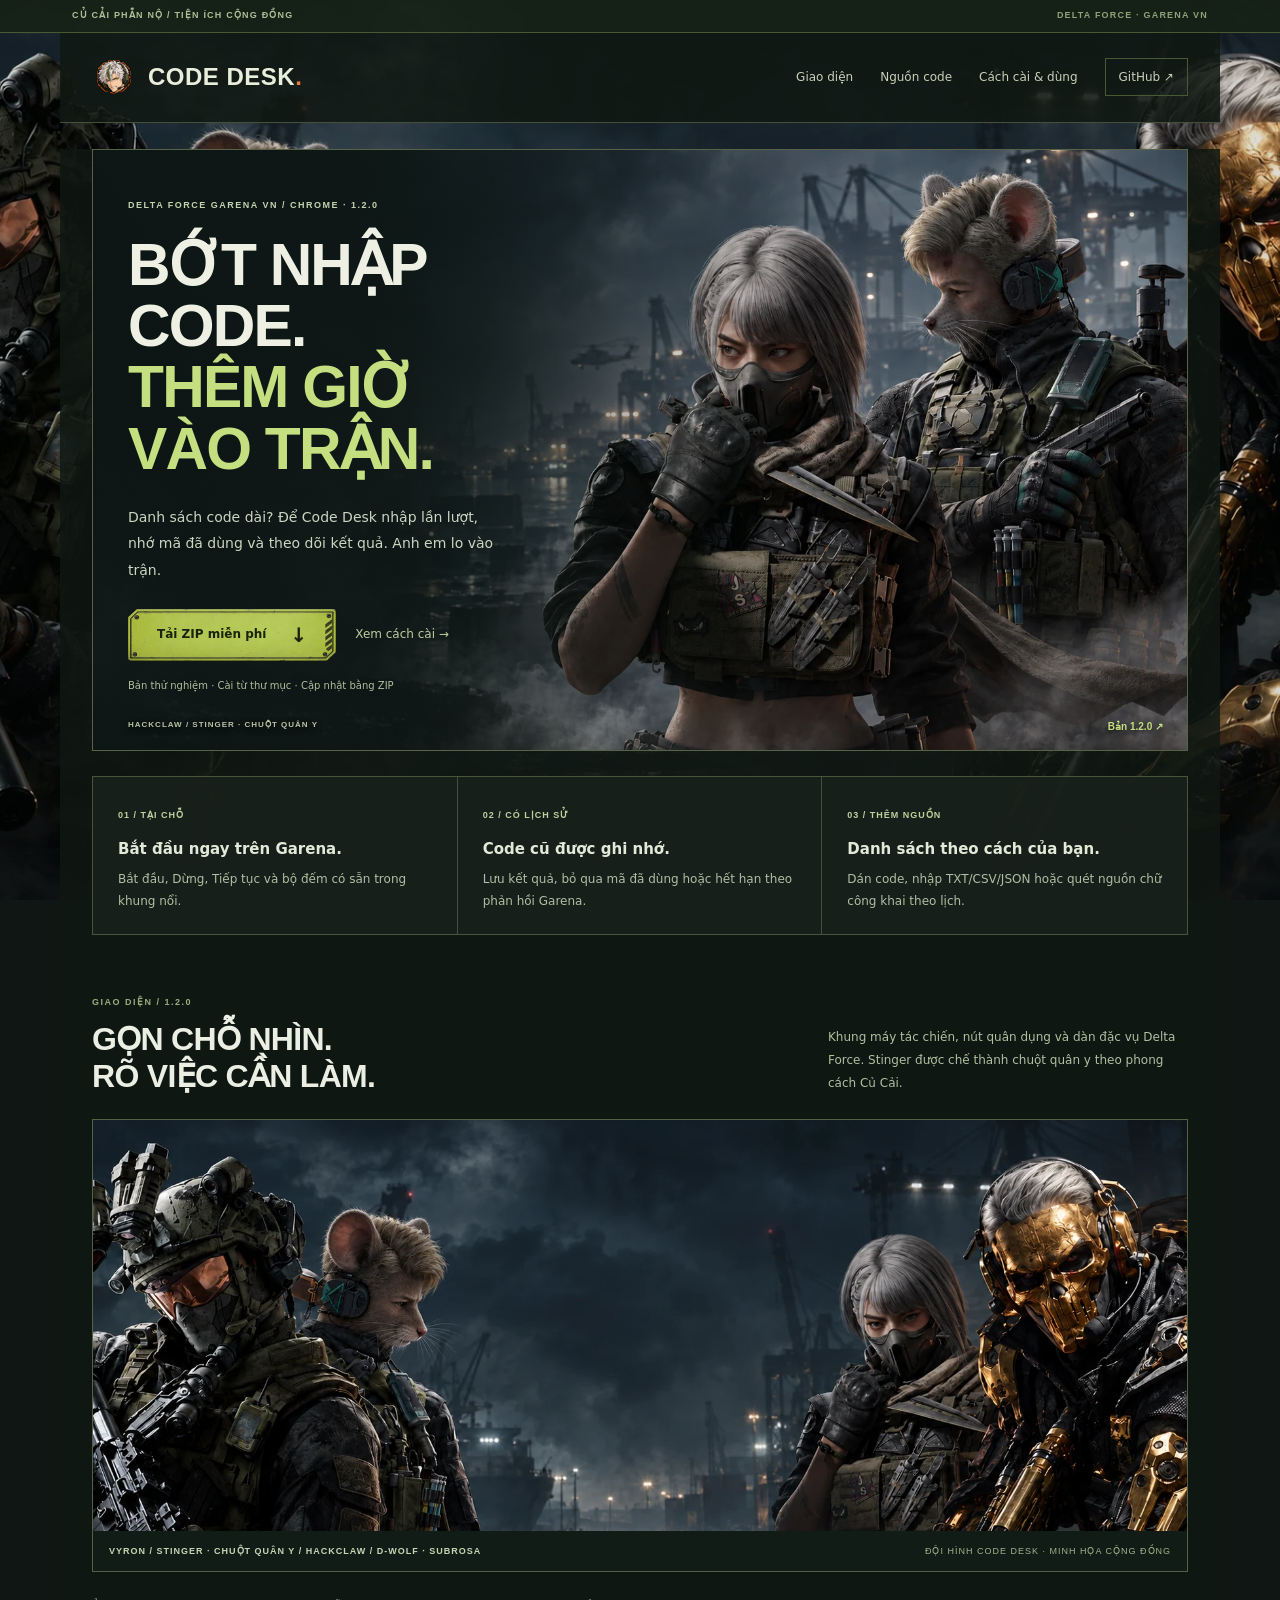
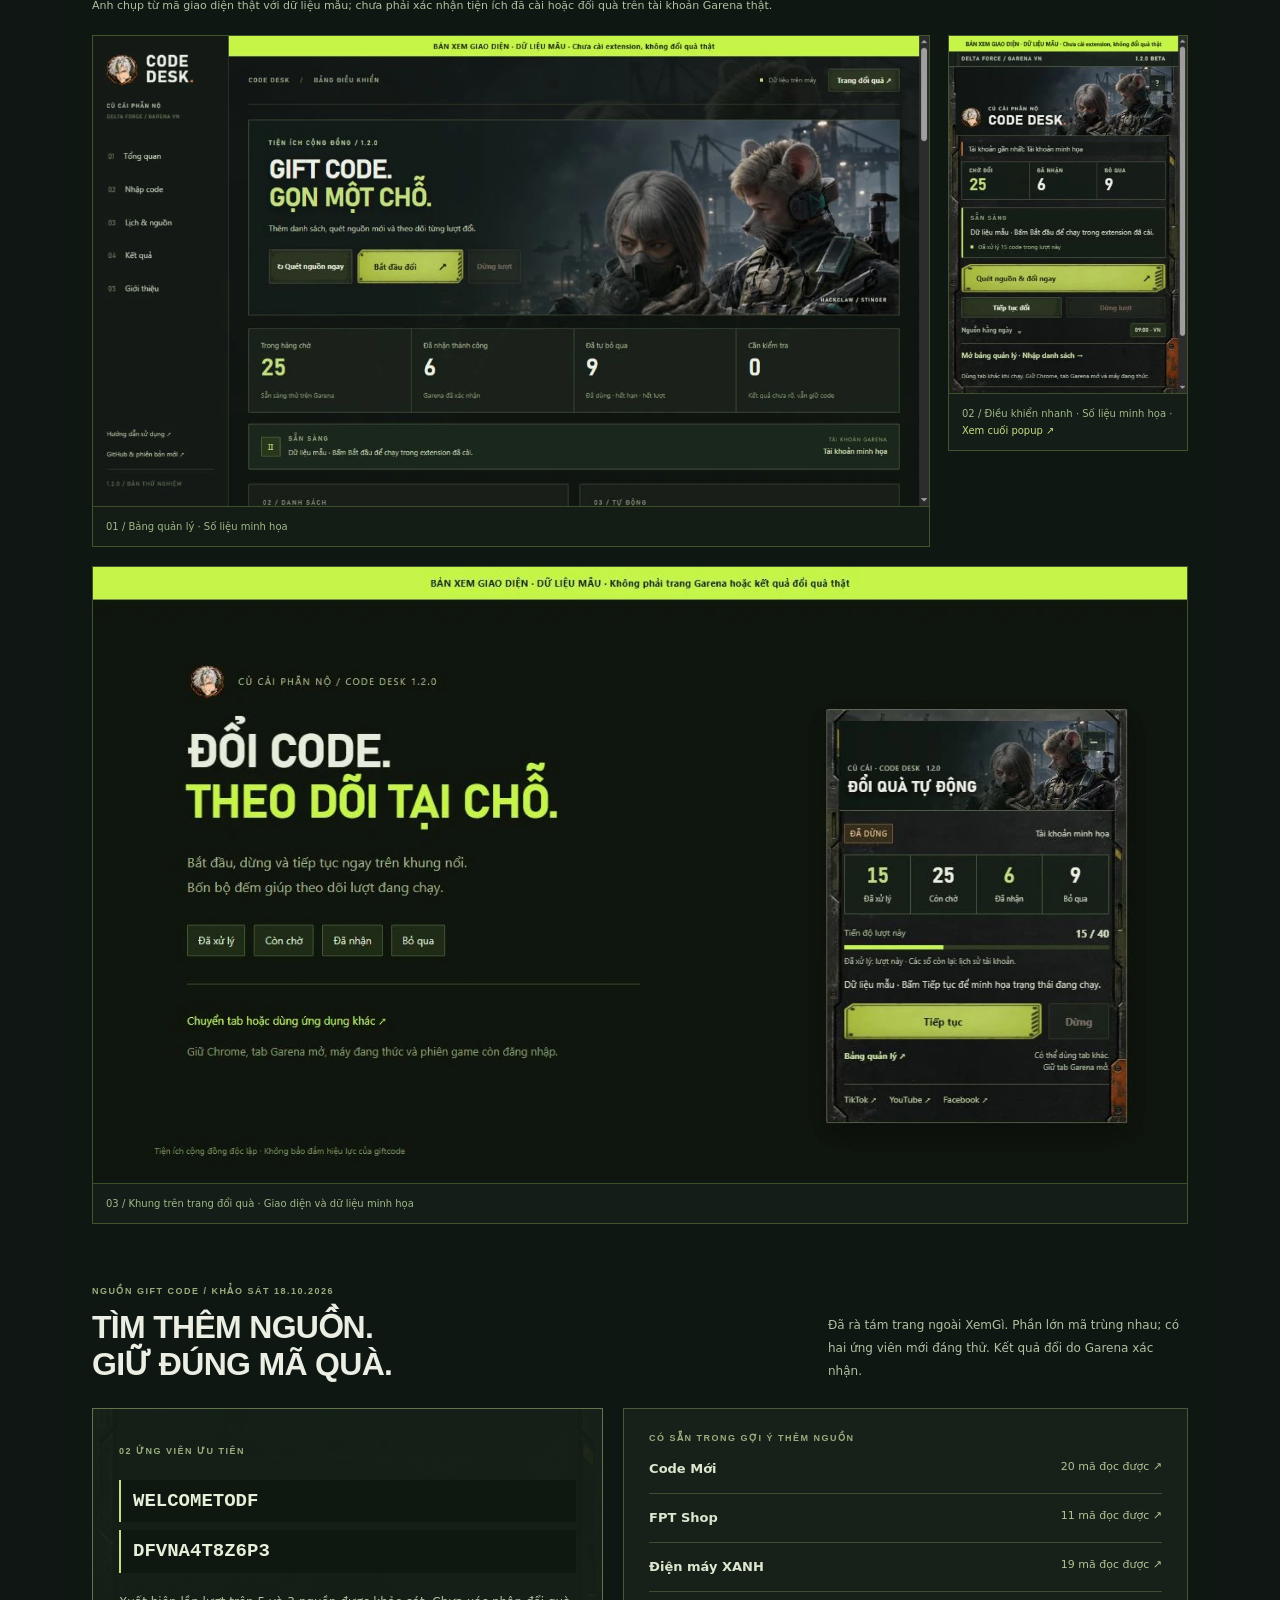
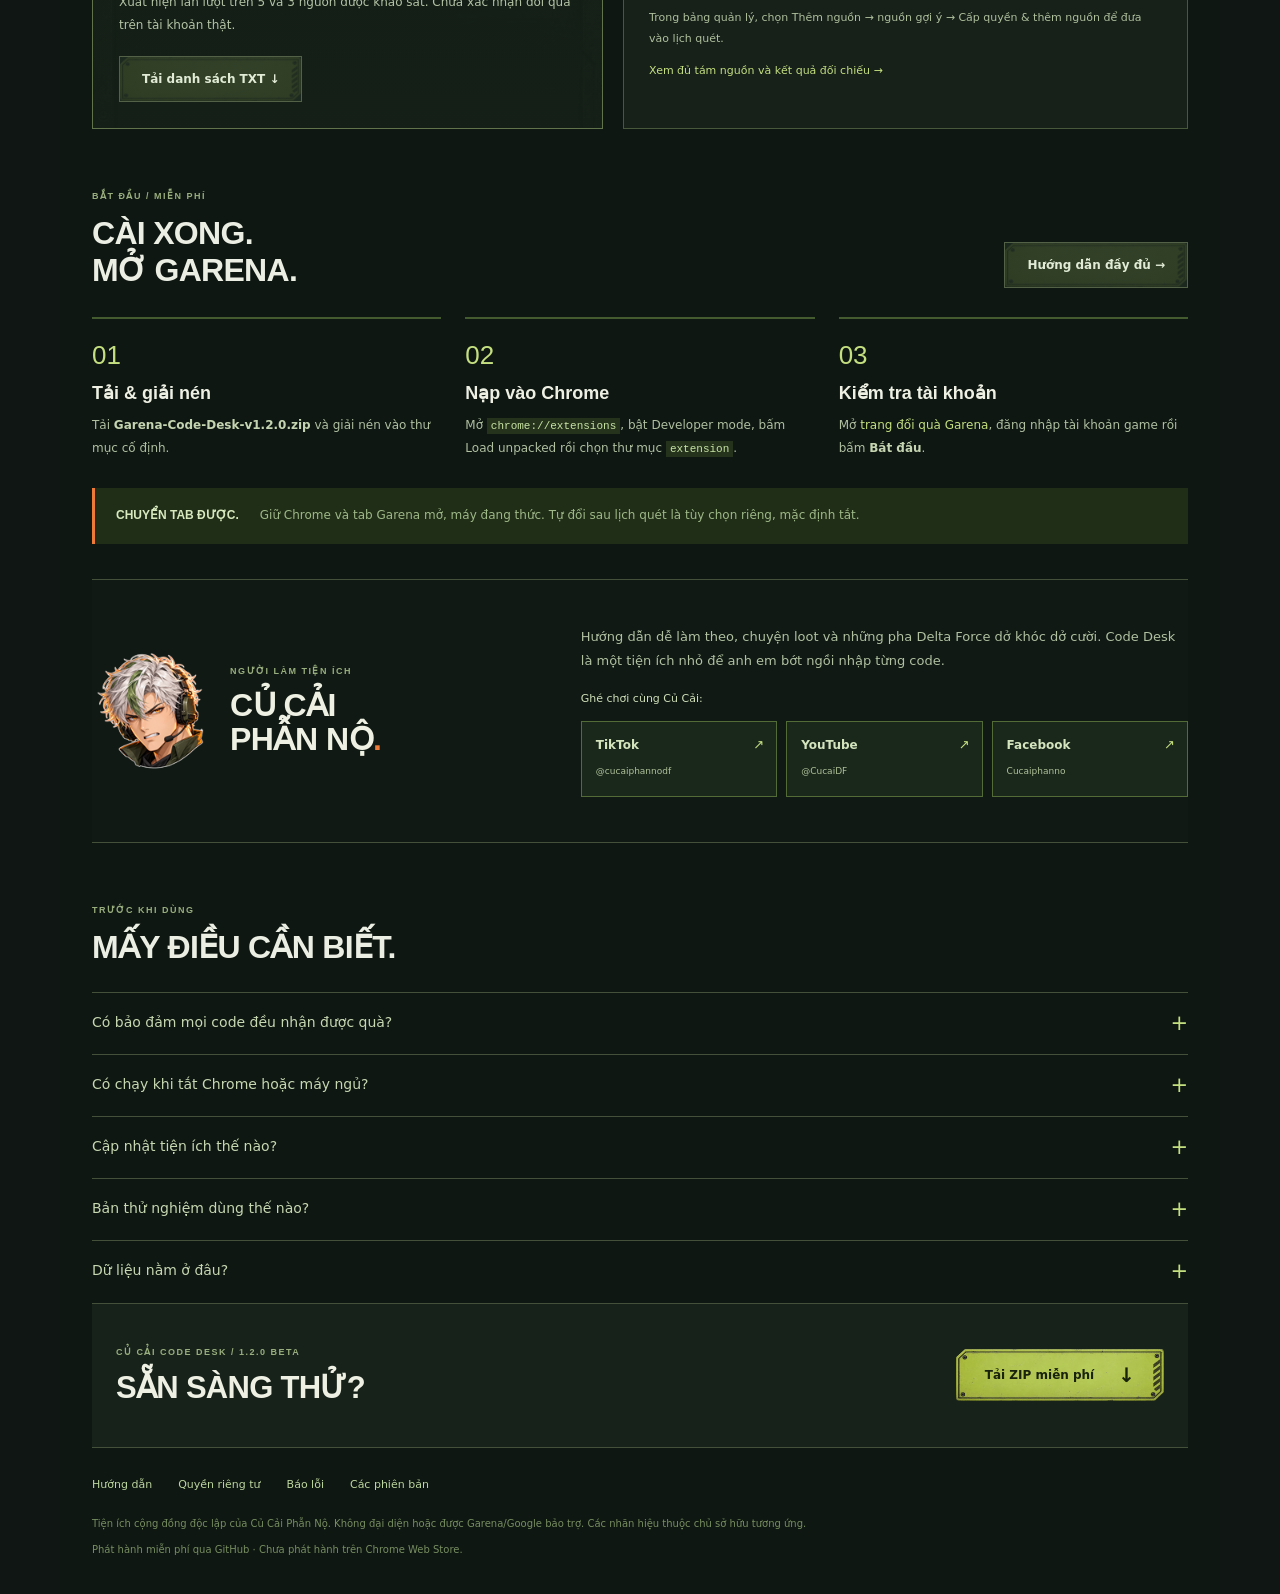
==== commit e01187d2: "Refresh 1.2.0 site with full squad backdrop and current UI guides" ====
--- a/index.html
+++ b/index.html
@@ -3,19 +3,20 @@
 <meta charset="utf-8"><meta name="viewport" content="width=device-width,initial-scale=1">
 <title>Củ Cải Code Desk · Auto nhập giftcode Delta Force</title>
 <meta name="description" content="Code Desk của Củ Cải Phẫn Nộ: tiện ích Chrome miễn phí để nhập giftcode Delta Force theo danh sách, quét nguồn mới và theo dõi kết quả ngay trên Garena.">
-<meta property="og:type" content="website"><meta property="og:title" content="Củ Cải Code Desk — Auto nhập code Delta Force"><meta property="og:description" content="Bớt nhập từng code. Bắt đầu tại chỗ, xem bộ đếm và nhớ kết quả. Tải miễn phí qua GitHub."><meta property="og:image" content="https://lightharu.github.io/garena-code-desk-site/assets/thumbnail-v1.1.0.jpg"><meta property="og:url" content="https://lightharu.github.io/garena-code-desk-site/"><meta name="twitter:card" content="summary_large_image">
+<meta property="og:type" content="website"><meta property="og:title" content="Củ Cải Code Desk — Auto nhập code Delta Force"><meta property="og:description" content="Bớt nhập từng code. Bắt đầu tại chỗ, xem bộ đếm và nhớ kết quả. Tải miễn phí qua GitHub."><meta property="og:image" content="https://lightharu.github.io/garena-code-desk-site/assets/operators-v1.2.0.jpg"><meta property="og:url" content="https://lightharu.github.io/garena-code-desk-site/"><meta name="twitter:card" content="summary_large_image">
 <link rel="icon" type="image/png" href="assets/icon-128.png"><link rel="canonical" href="https://lightharu.github.io/garena-code-desk-site/">
-<link rel="stylesheet" href="assets/site.css">
+<link rel="stylesheet" href="assets/site.css?v=1.2.0">
 </head><body>
 <div class="topline"><div>CỦ CẢI PHẪN NỘ / TIỆN ÍCH CỘNG ĐỒNG<span>DELTA FORCE · GARENA VN</span></div></div>
-<header class="site-header wrap"><a class="logo" href="./"><img src="assets/icon-128.png" alt="Icon Code Desk" width="44" height="44"><span>CODE DESK<b>.</b></span></a><nav aria-label="Điều hướng website"><a href="#giao-dien">Giao diện</a><a href="guide.html">Cách cài & dùng</a><a href="#cu-cai">Củ Cải</a><a class="nav-github" href="https://github.com/LightHaru/garena-code-desk">GitHub ↗</a></nav></header>
+<header class="site-header wrap"><a class="logo" href="./"><img src="assets/icon-128.png" alt="Icon Code Desk" width="44" height="44"><span>CODE DESK<b>.</b></span></a><nav aria-label="Điều hướng website"><a href="#giao-dien">Giao diện</a><a href="#nguon-code">Nguồn code</a><a href="guide.html">Cách cài & dùng</a><a class="nav-github" href="https://github.com/LightHaru/garena-code-desk">GitHub ↗</a></nav></header>
 <main class="wrap">
-<section class="hero"><div class="hero-copy"><p class="eyebrow">CHROME TRÊN MÁY TÍNH / 1.1.2 BETA</p><h1>BỚT NHẬP CODE.<br><em>THÊM GIỜ<br>VÀO TRẬN.</em></h1><p class="lead">Danh sách code dài? Để Code Desk nhập lần lượt, ghi nhớ kết quả và cập nhật nguồn mới cho anh em Delta Force.</p><div class="hero-actions"><a class="button primary" href="https://github.com/LightHaru/garena-code-desk/releases/download/v1.1.2/Garena-Code-Desk-v1.1.2.zip">Tải ZIP miễn phí <span>↓</span></a><a class="text-link" href="guide.html">Xem cách cài →</a></div><p class="small-note">Bản thử nghiệm · Cài từ thư mục · Cập nhật thủ công</p></div><div class="hero-art"><div class="frame-label"><span>CỦ CẢI / CODE DESK</span><span>RELEASE 1.1.2</span></div><img src="assets/thumbnail-v1.1.0.jpg" alt="Củ Cải Code Desk — Auto nhập code Delta Force miễn phí" width="1280" height="720"><div class="frame-bottom"><span>THIẾT KẾ CHO ANH EM DELTA FORCE</span><a href="https://github.com/LightHaru/garena-code-desk/releases/tag/v1.1.2">Xem bản phát hành ↗</a></div></div></section>
+<section class="hero"><div class="hero-art"><img src="assets/operators-site.webp" alt="Hackclaw và Stinger phiên bản meme chuột, giữ trang phục quân y của Delta Force" width="1670" height="941" fetchpriority="high"></div><div class="hero-copy"><p class="eyebrow">DELTA FORCE GARENA VN / CHROME · 1.2.0</p><h1>BỚT NHẬP CODE.<br><em>THÊM GIỜ <br>VÀO TRẬN.</em></h1><p class="lead">Danh sách code dài? Để Code Desk nhập lần lượt, nhớ mã đã dùng và theo dõi kết quả. Anh em lo vào trận.</p><div class="hero-actions"><a class="button primary" href="https://github.com/LightHaru/garena-code-desk/releases/download/v1.2.0/Garena-Code-Desk-v1.2.0.zip">Tải ZIP miễn phí <span>↓</span></a><a class="text-link" href="guide.html">Xem cách cài →</a></div><p class="small-note">Bản thử nghiệm · Cài từ thư mục · Cập nhật bằng ZIP</p></div><div class="hero-stamp"><span>HACKCLAW / STINGER · CHUỘT QUÂN Y</span><a href="https://github.com/LightHaru/garena-code-desk/releases/tag/v1.2.0">Bản 1.2.0 ↗</a></div></section>
 <section class="feature-rail" aria-label="Tính năng chính"><article><span>01 / TẠI CHỖ</span><h2>Bắt đầu ngay trên Garena.</h2><p>Bắt đầu, Dừng, Tiếp tục và bộ đếm có sẵn trong khung nổi.</p></article><article><span>02 / CÓ LỊCH SỬ</span><h2>Code cũ được ghi nhớ.</h2><p>Lưu kết quả, bỏ qua mã đã dùng hoặc hết hạn theo phản hồi Garena.</p></article><article><span>03 / THÊM NGUỒN</span><h2>Danh sách theo cách của bạn.</h2><p>Dán code, nhập TXT/CSV/JSON hoặc quét nguồn chữ công khai theo lịch.</p></article></section>
-<section class="section-block" id="giao-dien"><div class="section-heading"><div><p class="eyebrow">GIAO DIỆN / 1.1.2</p><h2>GỌN CHỖ NHÌN.<br>RÕ VIỆC CẦN LÀM.</h2></div><p>Nền than, đường nét vuông và điểm nhấn xanh tín hiệu. Điều khiển nhanh trong popup; bảng quản lý dành cho danh sách và lịch.</p></div><p class="preview-note">Ảnh chụp từ mã giao diện thật với dữ liệu mẫu; chưa phải xác nhận tiện ích đã cài hoặc đổi quà trên tài khoản Garena thật.</p><div class="gallery"><figure class="wide-shot"><img src="assets/dashboard-v1.1.0.webp" alt="Bản xem bảng quản lý Code Desk với thanh điều hướng, bộ đếm và nút Bắt đầu" width="1280" height="720" loading="lazy"><figcaption>01 / Bảng quản lý · Số liệu minh họa</figcaption></figure><figure class="popup-shot"><img src="assets/popup-v1.1.0.webp" alt="Bản xem popup Code Desk, nút quét nguồn và ba kênh Củ Cải Phẫn Nộ" width="400" height="680" loading="lazy"><figcaption>02 / Điều khiển nhanh · Số liệu minh họa</figcaption></figure></div><figure class="panel-shot"><img src="assets/panel-v1.1.0.webp" alt="Bản xem khung nổi với Bắt đầu, Dừng, Tiếp tục, bộ đếm và thanh tiến độ" width="1280" height="720" loading="lazy"><figcaption>03 / Khung trên trang đổi quà · Giao diện và dữ liệu minh họa</figcaption></figure></section>
-<section class="section-block install" id="cai-dat"><div class="section-heading"><div><p class="eyebrow">BẮT ĐẦU / MIỄN PHÍ</p><h2>CÀI XONG.<br>MỞ GARENA.</h2></div><a class="button secondary" href="guide.html">Hướng dẫn đầy đủ →</a></div><div class="install-grid"><article><b>01</b><h3>Tải & giải nén</h3><p>Tải <strong>Garena-Code-Desk-v1.1.2.zip</strong> và giải nén vào thư mục cố định.</p></article><article><b>02</b><h3>Nạp vào Chrome</h3><p>Mở <code>chrome://extensions</code>, bật Developer mode, bấm Load unpacked rồi chọn thư mục <code>extension</code>.</p></article><article><b>03</b><h3>Kiểm tra tài khoản</h3><p>Mở <a href="https://redeem.df.garena.sg/vi/cdkgarena.html">trang đổi quà Garena</a>, đăng nhập tài khoản game rồi bấm <strong>Bắt đầu</strong>.</p></article></div><div class="usage-note"><b>CHUYỂN TAB ĐƯỢC.</b><span>Giữ Chrome và tab Garena mở, máy đang thức. Tự đổi sau lịch quét là tùy chọn riêng, mặc định tắt.</span></div></section>
+<section class="section-block" id="giao-dien"><div class="section-heading"><div><p class="eyebrow">GIAO DIỆN / 1.2.0</p><h2>GỌN CHỖ NHÌN.<br>RÕ VIỆC CẦN LÀM.</h2></div><p>Khung máy tác chiến, nút quân dụng và dàn đặc vụ Delta Force. Stinger được chế thành chuột quân y theo phong cách Củ Cải.</p></div><figure class="squad-strip"><img src="assets/squad-site-v1.2.0.webp" alt="Vyron, Stinger phiên bản chuột quân y, Hackclaw và D-Wolf skin Subrosa" width="1920" height="1080" loading="lazy"><figcaption>VYRON / STINGER · CHUỘT QUÂN Y / HACKCLAW / D-WOLF · SUBROSA<span>ĐỘI HÌNH CODE DESK · MINH HỌA CỘNG ĐỒNG</span></figcaption></figure><p class="preview-note">Ảnh chụp từ mã giao diện thật với dữ liệu mẫu; chưa phải xác nhận tiện ích đã cài hoặc đổi quà trên tài khoản Garena thật.</p><div class="gallery"><figure class="wide-shot"><img src="assets/dashboard-v1.2.0.webp" alt="Bản xem bảng quản lý Code Desk với thanh điều hướng, bộ đếm và nút Bắt đầu" width="1280" height="720" loading="lazy"><figcaption>01 / Bảng quản lý · Số liệu minh họa</figcaption></figure><figure class="popup-shot"><img src="assets/popup-v1.2.0.webp" alt="Bản xem popup Code Desk, nút quét nguồn và ba kênh Củ Cải Phẫn Nộ" width="400" height="600" loading="lazy"><figcaption>02 / Điều khiển nhanh · Số liệu minh họa · <a href="assets/popup-bottom-v1.2.0.webp">Xem cuối popup ↗</a></figcaption></figure></div><figure class="panel-shot"><img src="assets/panel-v1.2.0.webp" alt="Bản xem khung nổi với Bắt đầu, Dừng, Tiếp tục, bộ đếm và thanh tiến độ" width="1280" height="720" loading="lazy"><figcaption>03 / Khung trên trang đổi quà · Giao diện và dữ liệu minh họa</figcaption></figure></section>
+<section class="section-block code-sources" id="nguon-code"><div class="section-heading"><div><p class="eyebrow">NGUỒN GIFT CODE / KHẢO SÁT 18.10.2026</p><h2>TÌM THÊM NGUỒN.<br>GIỮ ĐÚNG MÃ QUÀ.</h2></div><p>Đã rà tám trang ngoài XemGì. Phần lớn mã trùng nhau; có hai ứng viên mới đáng thử. Kết quả đổi do Garena xác nhận.</p></div><div class="source-grid"><article class="candidate-card"><span class="eyebrow">02 ỨNG VIÊN ƯU TIÊN</span><div class="candidate-codes"><code>WELCOMETODF</code><code>DFVNA4T8Z6P3</code></div><p>Xuất hiện lần lượt trên 5 và 3 nguồn được khảo sát. Chưa xác nhận đổi quà trên tài khoản thật.</p><a class="button secondary" href="assets/code-uu-tien-20261018.txt" download>Tải danh sách TXT ↓</a></article><article class="source-links"><p class="eyebrow">CÓ SẴN TRONG GỢI Ý THÊM NGUỒN</p><a href="https://codemoi.net/games/delta-force/"><b>Code Mới</b><span>20 mã đọc được ↗</span></a><a href="https://fptshop.com.vn/tin-tuc/danh-gia/code-delta-force-184570"><b>FPT Shop</b><span>11 mã đọc được ↗</span></a><a href="https://www.dienmayxanh.com/kinh-nghiem-hay/code-delta-force-garena-moi-nhat-1591472"><b>Điện máy XANH</b><span>19 mã đọc được ↗</span></a><p>Trong bảng quản lý, chọn Thêm nguồn → nguồn gợi ý → Cấp quyền & thêm nguồn để đưa vào lịch quét.</p><a class="research-link" href="assets/nguon-giftcode-20261018.md">Xem đủ tám nguồn và kết quả đối chiếu →</a></article></div></section>
+<section class="section-block install" id="cai-dat"><div class="section-heading"><div><p class="eyebrow">BẮT ĐẦU / MIỄN PHÍ</p><h2>CÀI XONG.<br>MỞ GARENA.</h2></div><a class="button secondary" href="guide.html">Hướng dẫn đầy đủ →</a></div><div class="install-grid"><article><b>01</b><h3>Tải & giải nén</h3><p>Tải <strong>Garena-Code-Desk-v1.2.0.zip</strong> và giải nén vào thư mục cố định.</p></article><article><b>02</b><h3>Nạp vào Chrome</h3><p>Mở <code>chrome://extensions</code>, bật Developer mode, bấm Load unpacked rồi chọn thư mục <code>extension</code>.</p></article><article><b>03</b><h3>Kiểm tra tài khoản</h3><p>Mở <a href="https://redeem.df.garena.sg/vi/cdkgarena.html">trang đổi quà Garena</a>, đăng nhập tài khoản game rồi bấm <strong>Bắt đầu</strong>.</p></article></div><div class="usage-note"><b>CHUYỂN TAB ĐƯỢC.</b><span>Giữ Chrome và tab Garena mở, máy đang thức. Tự đổi sau lịch quét là tùy chọn riêng, mặc định tắt.</span></div></section>
 <section class="creator" id="cu-cai"><div class="creator-name"><img src="assets/creator-avatar.png" alt="Avatar anime tóc bạc của Củ Cải Phẫn Nộ" width="120" height="120"><div><p class="eyebrow">NGƯỜI LÀM TIỆN ÍCH</p><h2>CỦ CẢI<br>PHẪN NỘ<span>.</span></h2></div></div><div class="creator-bio"><p>Hướng dẫn dễ làm theo, chuyện loot và những pha Delta Force dở khóc dở cười. Code Desk là một tiện ích nhỏ để anh em bớt ngồi nhập từng code.</p><p class="follow-label">Ghé chơi cùng Củ Cải:</p><nav class="creator-channels" aria-label="Ba kênh Củ Cải Phẫn Nộ"><a href="https://www.tiktok.com/@cucaiphannodf"><b>TikTok</b><small>@cucaiphannodf</small><span>↗</span></a><a href="https://www.youtube.com/@CucaiDF"><b>YouTube</b><small>@CucaiDF</small><span>↗</span></a><a href="https://www.facebook.com/profile.php?id=61594886253423"><b>Facebook</b><small>Cucaiphanno</small><span>↗</span></a></nav></div></section>
-<section class="section-block faq"><p class="eyebrow">TRƯỚC KHI DÙNG</p><h2>MẤY ĐIỀU CẦN BIẾT.</h2><details><summary>Có bảo đảm mọi code đều nhận được quà?</summary><p>Code tìm thấy là ứng viên. Hiệu lực, điều kiện tài khoản và quyền nhận quà do Garena quyết định. Code Desk ghi nhận phản hồi để xử lý hàng chờ.</p></details><details><summary>Có chạy khi tắt Chrome hoặc máy ngủ?</summary><p>Cần giữ Chrome, tab Garena mở và máy đang thức. Khi hết phiên đăng nhập, gặp xác minh hoặc kết quả chưa rõ, cần kiểm tra trực tiếp trên trang Garena.</p></details><details><summary>Cập nhật tiện ích thế nào?</summary><p>Dừng lượt, chờ code đang gửi có kết quả. Tải ZIP mới, thay nội dung extension vào đúng thư mục cũ, bấm Tải lại tiện ích rồi tải lại trang Garena. Xem từng bước trong <a href="guide.html">hướng dẫn</a>.</p></details><details><summary>Bản thử nghiệm đã kiểm tra đến đâu?</summary><p>42/42 kiểm tra logic và 37/37 kiểm tra trình duyệt giả lập đạt. Cài bản 1.1.2 và đổi quà trên tài khoản Garena thật, cùng việc quan sát lịch qua một ngày thật, chưa được xác nhận.</p></details><details><summary>Dữ liệu nằm ở đâu?</summary><p>Tên hiển thị, code và lịch sử được lưu trong hồ sơ Chrome. Tiện ích không có máy chủ nhận lịch sử hoặc công cụ phân tích hành vi. Xem <a href="privacy.html">quyền riêng tư và quyền truy cập</a>.</p></details></section>
-<section class="download-end"><div><p class="eyebrow">CỦ CẢI CODE DESK / 1.1.2 BETA</p><h2>SẴN SÀNG THỬ?</h2></div><a class="button primary" href="https://github.com/LightHaru/garena-code-desk/releases/download/v1.1.2/Garena-Code-Desk-v1.1.2.zip">Tải ZIP miễn phí <span>↓</span></a></section>
+<section class="section-block faq"><p class="eyebrow">TRƯỚC KHI DÙNG</p><h2>MẤY ĐIỀU CẦN BIẾT.</h2><details><summary>Có bảo đảm mọi code đều nhận được quà?</summary><p>Code tìm thấy là ứng viên. Hiệu lực, điều kiện tài khoản và quyền nhận quà do Garena quyết định. Code Desk ghi nhận phản hồi để xử lý hàng chờ.</p></details><details><summary>Có chạy khi tắt Chrome hoặc máy ngủ?</summary><p>Cần giữ Chrome, tab Garena mở và máy đang thức. Khi hết phiên đăng nhập, gặp xác minh hoặc kết quả chưa rõ, cần kiểm tra trực tiếp trên trang Garena.</p></details><details><summary>Cập nhật tiện ích thế nào?</summary><p>Dừng lượt, chờ code đang gửi có kết quả. Tải ZIP mới, thay nội dung extension vào đúng thư mục cũ, bấm Tải lại tiện ích rồi tải lại trang Garena. Xem từng bước trong <a href="guide.html">hướng dẫn</a>.</p></details><details><summary>Bản thử nghiệm dùng thế nào?</summary><p>Bắt đầu với vài code và xem phản hồi ngay trên trang Garena. Giao diện có dữ liệu mẫu để xem trước; hiệu lực của code và điều kiện nhận quà do Garena quyết định.</p></details><details><summary>Dữ liệu nằm ở đâu?</summary><p>Tên hiển thị, code và lịch sử được lưu trong hồ sơ Chrome. Tiện ích không có máy chủ nhận lịch sử hoặc công cụ phân tích hành vi. Xem <a href="privacy.html">quyền riêng tư và quyền truy cập</a>.</p></details></section>
+<section class="download-end"><div><p class="eyebrow">CỦ CẢI CODE DESK / 1.2.0 BETA</p><h2>SẴN SÀNG THỬ?</h2></div><a class="button primary" href="https://github.com/LightHaru/garena-code-desk/releases/download/v1.2.0/Garena-Code-Desk-v1.2.0.zip">Tải ZIP miễn phí <span>↓</span></a></section>
 </main><footer class="wrap"><nav><a href="guide.html">Hướng dẫn</a><a href="privacy.html">Quyền riêng tư</a><a href="https://github.com/LightHaru/garena-code-desk/issues">Báo lỗi</a><a href="https://github.com/LightHaru/garena-code-desk/releases">Các phiên bản</a></nav><p>Tiện ích cộng đồng độc lập của Củ Cải Phẫn Nộ. Không đại diện hoặc được Garena/Google bảo trợ. Các nhãn hiệu thuộc chủ sở hữu tương ứng.</p><p>Phát hành miễn phí qua GitHub · Chưa phát hành trên Chrome Web Store.</p></footer>
-</body></html>
+<div class="backdrop-credit" aria-hidden="true">VYRON / STINGER · CHUỘT QUÂN Y / HACKCLAW / D-WOLF · SUBROSA</div></body></html>
--- a/assets/site.css
+++ b/assets/site.css
@@ -3,3 +3,25 @@
 @media(max-width:1050px){.wrap{padding-left:25px;padding-right:25px}.topline>div{padding-left:25px;padding-right:25px}.hero{gap:27px;grid-template-columns:1fr 1.1fr}.hero h1{font-size:43px}.hero-actions{gap:15px}.button{padding:12px 16px}.hero .text-link{font-size:11px}.hero .lead{font-size:13px}.creator-name img{width:90px;height:90px}.creator h2{font-size:26px}.creator{gap:25px}.creator-channels{gap:7px}.creator-channels a{padding:11px}.gallery{grid-template-columns:minmax(0,1fr) 230px}.popup-shot{max-width:230px}}
 @media(max-width:760px){.site-header{height:76px}.site-header nav{gap:17px;font-size:10px}.site-header nav a:first-child{display:none}.logo{font-size:20px;gap:8px}.logo img{width:36px;height:36px}.hero{grid-template-columns:1fr;padding-top:32px;gap:27px}.hero h1{font-size:47px;letter-spacing:-1.4px}.hero h1 br:last-child{display:none}.lead{max-width:550px}.hero-copy .small-note{margin-top:13px}.hero-art{max-width:none}.feature-rail{grid-template-columns:1fr}.feature-rail article{border-right:0;border-bottom:1px solid var(--line);padding:19px 21px}.feature-rail article:last-child{border-bottom:0}.section-heading{align-items:flex-start;gap:20px;flex-direction:column;margin-bottom:19px}.section-heading h2,.faq>h2{font-size:29px}.section-heading>p{max-width:600px}.section-block{padding-top:40px}.gallery{grid-template-columns:1fr;gap:18px}.wide-shot{position:static}.popup-shot{max-width:400px;width:100%;justify-self:center}.install-grid{grid-template-columns:1fr;gap:23px}.install-grid article{display:grid;grid-template-columns:40px 1fr;gap:0 14px;padding-top:15px}.install-grid b{grid-row:1/3;font-size:24px}.install-grid h3{margin:2px 0 7px}.usage-note{flex-direction:column;gap:5px;padding:16px}.creator{grid-template-columns:1fr;gap:24px;padding:35px 0}.creator-name img{width:100px;height:100px}.creator h2{font-size:31px}.creator-channels a{padding:13px}.creator-channels small{font-size:8px}.download-end{align-items:flex-start;flex-direction:column;gap:23px}.download-end h2{font-size:29px}.topline>div{font-size:8px;letter-spacing:.5px}.topline span{display:none}.frame-bottom{gap:12px;font-size:7px}.frame-bottom a{font-size:9px}}
 @media(max-width:420px){.wrap{padding-left:18px;padding-right:18px}.topline>div{padding-left:18px;padding-right:18px}.site-header nav{gap:12px;font-size:9px}.site-header nav a:nth-child(3){display:none}.nav-github{padding:7px 9px}.logo{font-size:18px;gap:5px}.logo img{width:32px;height:32px}.hero h1{font-size:40px}.hero-actions{gap:16px}.hero .button{padding:12px 16px;gap:20px}.hero .text-link{font-size:10px}.creator-channels small{font-size:7px}.creator-channels a{padding:12px 9px}.creator-channels span{right:8px}.creator-channels b{font-size:11px}.creator-name{gap:15px}.creator h2{font-size:28px}.creator-name img{width:90px;height:90px}.faq summary{font-size:13px}.frame-label{font-size:7px;padding:10px 12px;letter-spacing:.5px}.frame-bottom{padding:10px 12px}.frame-bottom>span{font-size:6px}}
+
+/* 1.2 field art: persistent full-page squad background and real HTML controls. */
+.squad-strip{margin:0 0 24px;border:1px solid #536146;background:#121c16}.squad-strip img{display:block;width:100%;aspect-ratio:16/6;height:auto;object-fit:cover;object-position:center top}.squad-strip figcaption{display:flex;justify-content:space-between;gap:12px;flex-wrap:wrap;padding:12px 16px;font:600 9px/1.8 var(--display);letter-spacing:1px;color:#c5d5b5}.squad-strip figcaption span{color:#a0b48d;font-weight:500}
+:root{--bg:#101613;--surface:#1b241d;--line:#45503b;--muted:#b0bea3;--lime:#c4df80}
+body{position:relative;isolation:isolate;background:#101613}
+body:before{content:"";position:fixed;inset:0;z-index:-1;pointer-events:none;background:linear-gradient(#08100b20,#08100b30),url("squad-site-v1.2.0.webp") center top/cover no-repeat}
+.wrap{max-width:1160px}.topline{background:#172117e8}.site-header{background:#101813df}.site-header nav a{color:#c7d1ba}
+main.wrap{background:#101813d9}footer.wrap{background:#101813ee}
+.hero{position:relative;isolation:isolate;display:block;min-height:590px;padding:48px 35px 55px;margin:26px 0 25px;border:1px solid #586246;overflow:hidden;background:#101813}
+.hero-art{position:absolute;inset:0;z-index:-1;border:0;background:none}.hero-art:before{display:none}.hero-art:after{content:"";position:absolute;inset:0;background:linear-gradient(90deg,#0b1512e8 0%,#0b1512d4 29%,#0b151249 49%,transparent 67%)}
+.hero-art>img{display:block;width:100%;height:100%;object-fit:cover;object-position:right center}
+.hero-copy{position:relative;max-width:465px}.hero h1{font-size:clamp(42px,4.6vw,60px);line-height:1.04;margin:22px 0 25px;letter-spacing:-1.8px}.hero .lead{max-width:375px;color:#ccd5c2;font-size:14px;line-height:1.9}.hero .eyebrow{font-size:9px;color:#c3d3b0}.hero .small-note{color:#aebf9e}
+.hero-actions{gap:19px;margin-top:25px}.button.primary,.button.secondary{background-color:transparent;background-image:url("field-button-v1.2.0.webp");background-size:100% 100%;background-repeat:no-repeat;border:0;border-radius:0;min-height:52px;padding:14px 29px;color:#19220b;gap:24px;box-shadow:none}
+.button.primary:hover{background-color:transparent;filter:brightness(1.1)}.button.secondary{background-image:linear-gradient(#1d2b20dd,#1d2b20dd),url("field-button-v1.2.0.webp");color:#e1ebd5;border:1px solid #536147;min-height:46px;padding:11px 22px}.button.secondary:hover{background-color:#223326;background-image:linear-gradient(#263b2bcf,#263b2bcf),url("field-button-v1.2.0.webp")}
+.hero-stamp{position:absolute;bottom:15px;left:35px;right:24px;display:flex;justify-content:space-between;gap:18px;font:600 8px/1.6 var(--display);letter-spacing:1px;color:#b7c4a8;text-shadow:0 2px 6px #000}.hero-stamp a{letter-spacing:0;font-size:10px}
+.feature-rail{background:#18211cec;border-color:#47563b}.feature-rail p{color:#b0bfa3}.feature-rail h2{color:#e1e9d8}.feature-rail article>span{color:#bed19f}
+.section-heading>p,.preview-note,.install-grid p,.creator-bio>p,.faq details p{color:#b0c0a1}.gallery figure,.panel-shot{background:#151e18f2}.section-heading h2,.faq>h2{color:#ebeee3}.section-block{scroll-margin-top:25px}.gallery{grid-template-columns:minmax(0,1fr) 240px}.popup-shot{max-width:240px}.creator{background:#111a14dd}.creator-channels a{background:#1c2a1eeb}.creator-channels small{color:#b0c39a}
+.source-grid{display:grid;grid-template-columns:.95fr 1.05fr;gap:20px}.candidate-card{padding:26px;border:1px solid #60734a;background:linear-gradient(#141f17e8,#141f17f8),url("field-console-v1.2.0.webp") center/cover}.candidate-codes{display:grid;gap:8px;margin:18px 0}.candidate-codes code{font:600 19px/1.5 Consolas,monospace;background:#0d160fc7;border-left:2px solid var(--lime);padding:7px 12px;color:#e5efda}.candidate-card>p{font-size:12px;line-height:1.9;color:#b4c3a5;margin:12px 0 20px}.source-links{padding:22px 25px;background:#18221aed;border:1px solid #48583a}.source-links>a:not(.research-link){display:flex;justify-content:space-between;gap:14px;padding:13px 0;border-bottom:1px solid #3f4d33;color:#dce7cf;font-size:13px}.source-links>a>span{font-size:11px;color:#b0c494}.source-links>p:not(.eyebrow){font-size:11px;color:#aebf9c;line-height:1.9;margin-top:16px}.source-links .research-link{display:inline-block;font-size:11px;margin-top:12px}
+.download-end{background:#19241be3;padding-left:24px;padding-right:24px}.backdrop-credit{position:fixed;bottom:10px;left:12px;right:12px;z-index:-1;text-align:center;font:600 7px/1.5 var(--display);letter-spacing:1px;color:#adba9a80;pointer-events:none}
+@media(max-width:1050px){.hero h1{font-size:48px}.hero-copy{max-width:410px}.hero{padding-left:27px;min-height:555px}.hero .lead{max-width:330px}.hero-actions{gap:14px}.hero .button{padding-left:25px;padding-right:25px}.site-header nav{gap:18px}}
+@media(max-width:760px){.hero{display:flex;flex-direction:column;min-height:0;padding:0;margin-top:20px}.hero-art{position:relative;inset:auto;order:0;z-index:auto;width:100%;height:auto;aspect-ratio:16/9}.hero-art>img{height:100%;object-fit:cover}.hero-art:after{background:linear-gradient(transparent 75%,#101813)}.hero-copy{order:1;max-width:none;padding:15px 25px 29px}.hero h1{font-size:48px;margin:17px 0 20px}.hero .lead{max-width:none}.hero .small-note{margin-top:16px}.hero-stamp{display:none}.gallery{grid-template-columns:1fr}.popup-shot{max-width:400px}.source-grid{grid-template-columns:1fr}.site-header nav{gap:15px}.site-header nav a:nth-child(2){display:none}.creator{padding-left:0;padding-right:0}.download-end{padding-left:19px;padding-right:19px}body:before{background-position:center top;opacity:.75}.backdrop-credit{display:none}}
+@media(max-width:420px){.hero-copy{padding-left:19px;padding-right:19px}.hero h1{font-size:40px}.hero .button{padding:13px 25px}.hero .text-link{font-size:10px}.site-header nav a:nth-child(3){display:block}.site-header nav{gap:11px}.candidate-card,.source-links{padding:21px}.candidate-codes code{font-size:16px}}
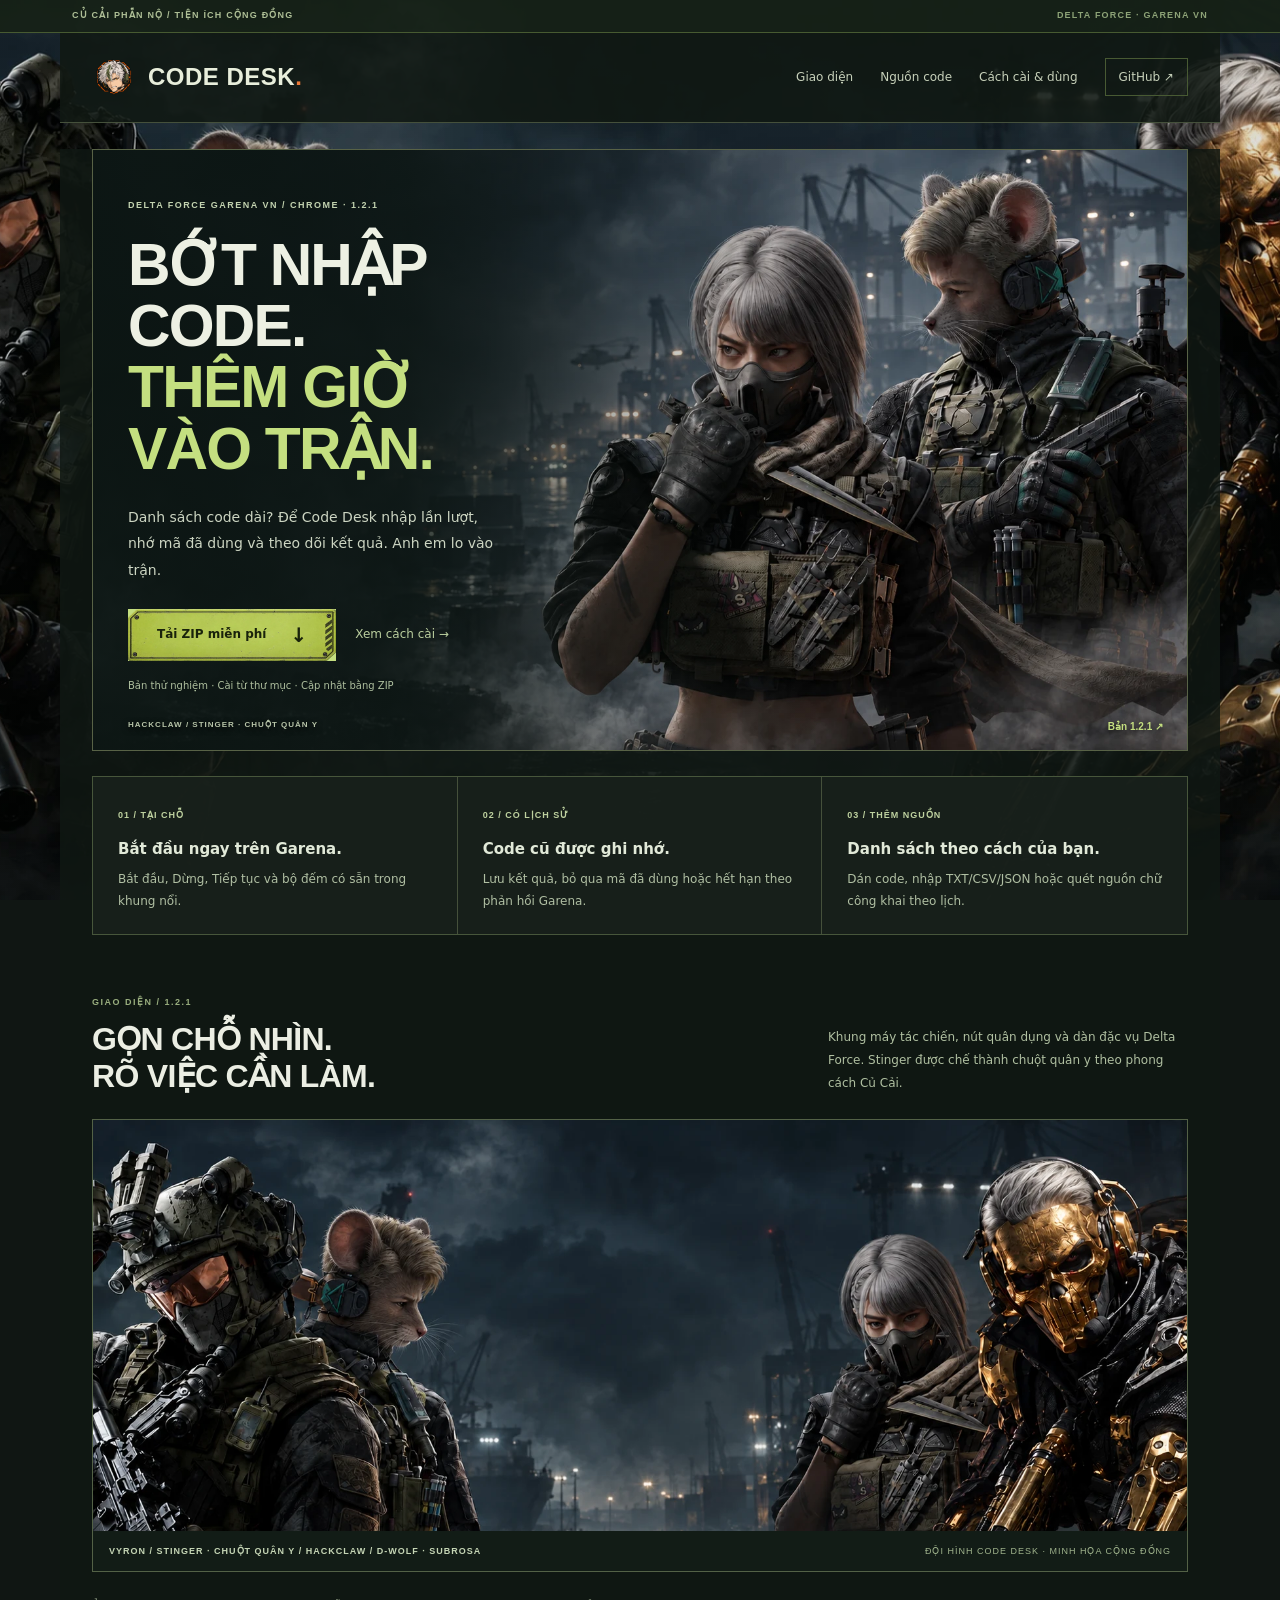
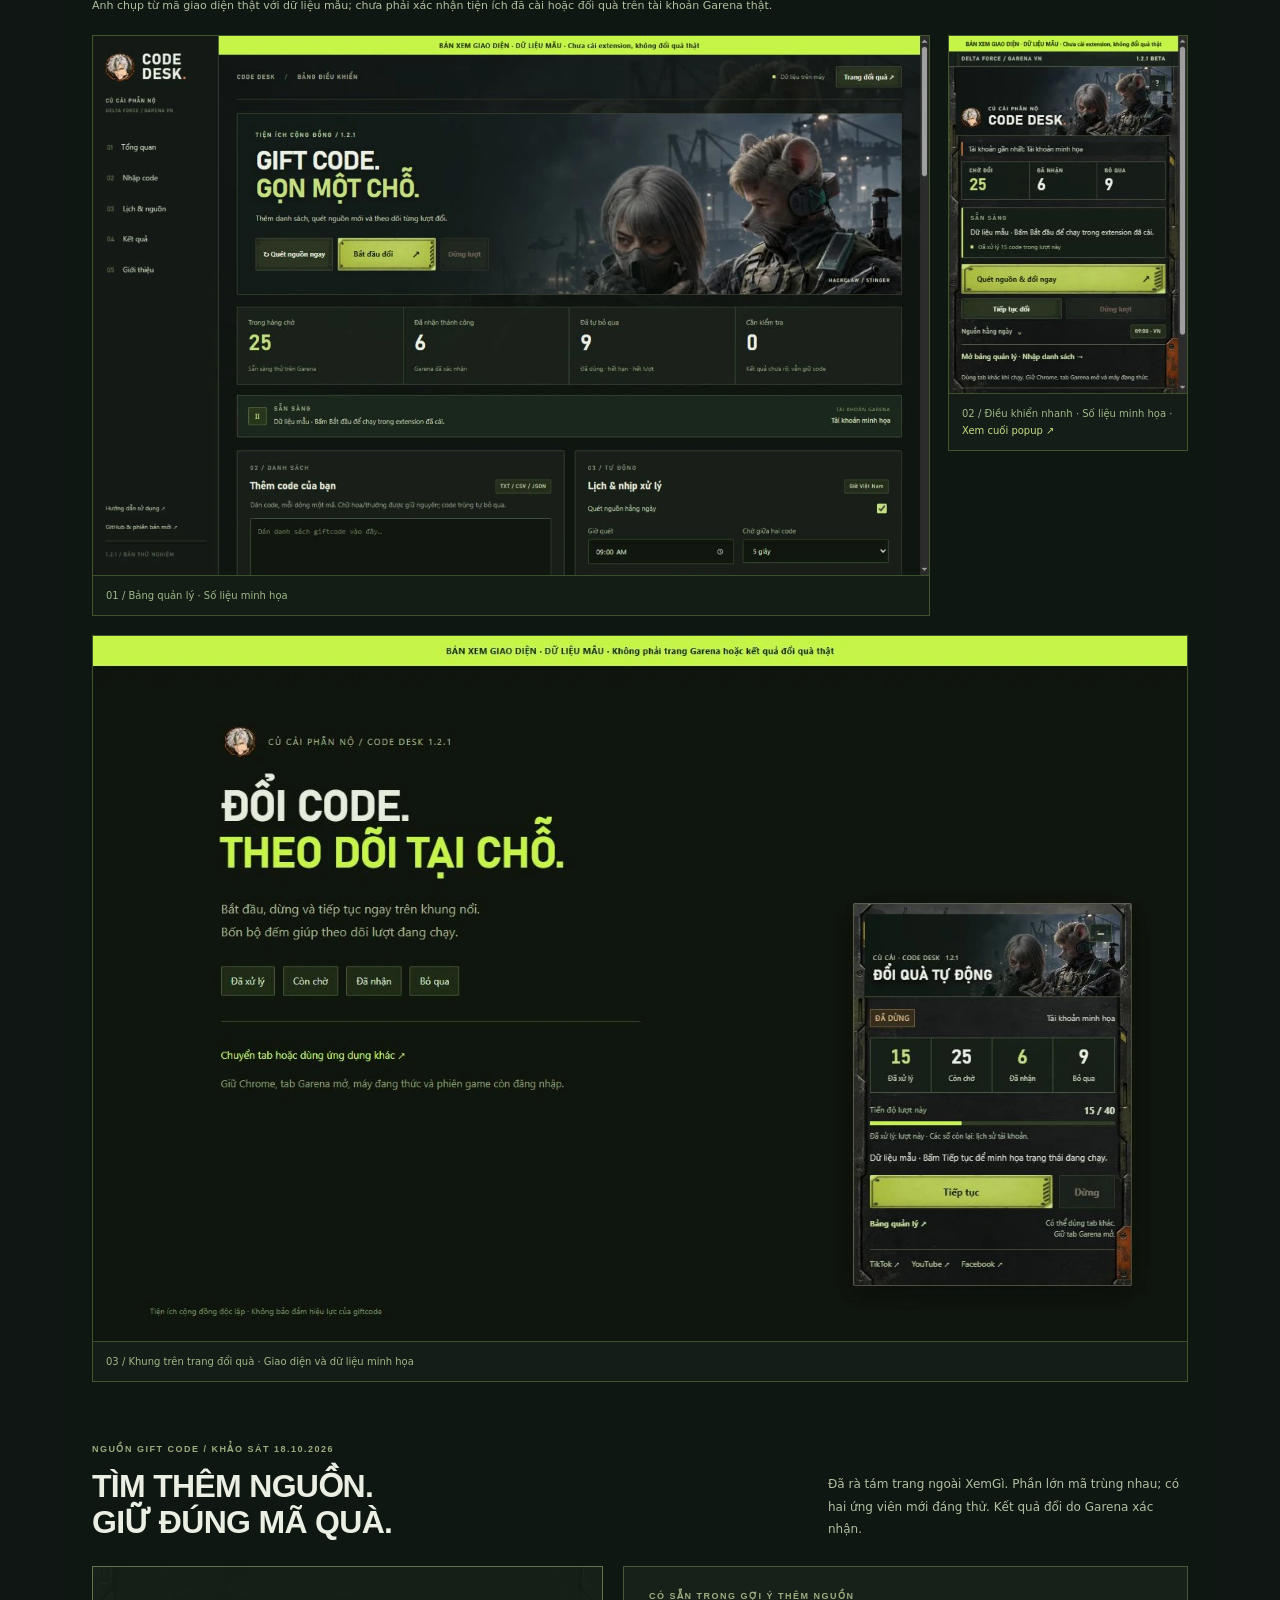
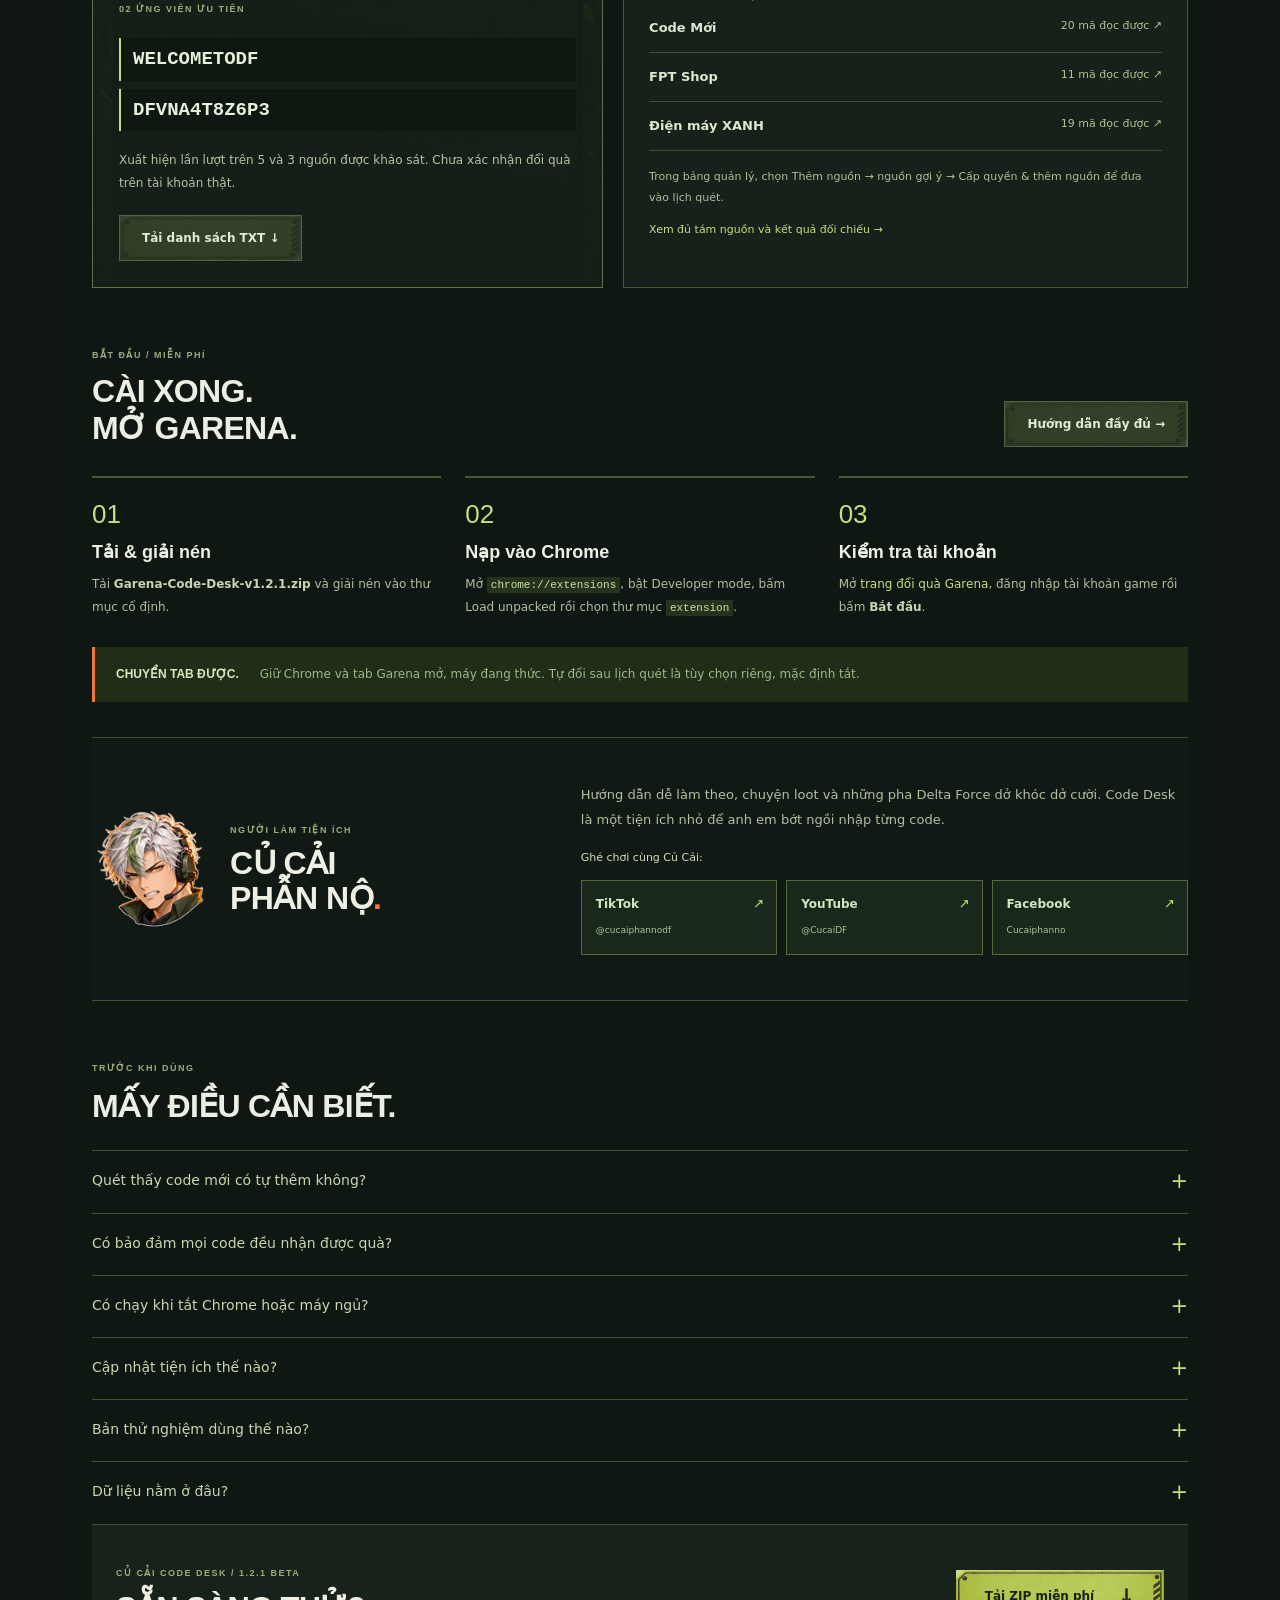
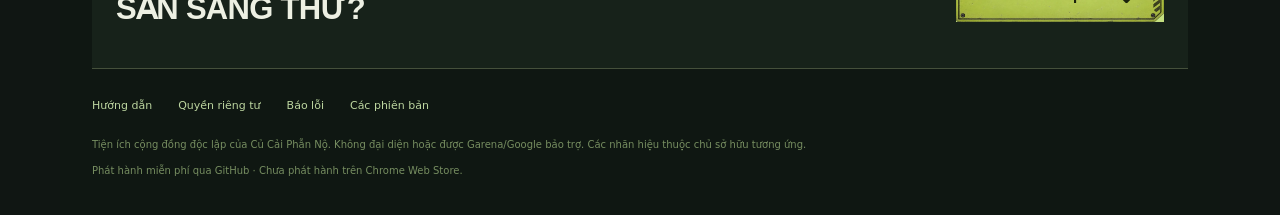
==== commit a975d68a: "fix: keep download button frame aligned and document version 1.2.1" ====
--- a/index.html
+++ b/index.html
@@ -5,18 +5,18 @@
 <meta name="description" content="Code Desk của Củ Cải Phẫn Nộ: tiện ích Chrome miễn phí để nhập giftcode Delta Force theo danh sách, quét nguồn mới và theo dõi kết quả ngay trên Garena.">
 <meta property="og:type" content="website"><meta property="og:title" content="Củ Cải Code Desk — Auto nhập code Delta Force"><meta property="og:description" content="Bớt nhập từng code. Bắt đầu tại chỗ, xem bộ đếm và nhớ kết quả. Tải miễn phí qua GitHub."><meta property="og:image" content="https://lightharu.github.io/garena-code-desk-site/assets/operators-v1.2.0.jpg"><meta property="og:url" content="https://lightharu.github.io/garena-code-desk-site/"><meta name="twitter:card" content="summary_large_image">
 <link rel="icon" type="image/png" href="assets/icon-128.png"><link rel="canonical" href="https://lightharu.github.io/garena-code-desk-site/">
-<link rel="stylesheet" href="assets/site.css?v=1.2.0">
+<link rel="stylesheet" href="assets/site.css?v=1.2.1">
 </head><body>
 <div class="topline"><div>CỦ CẢI PHẪN NỘ / TIỆN ÍCH CỘNG ĐỒNG<span>DELTA FORCE · GARENA VN</span></div></div>
 <header class="site-header wrap"><a class="logo" href="./"><img src="assets/icon-128.png" alt="Icon Code Desk" width="44" height="44"><span>CODE DESK<b>.</b></span></a><nav aria-label="Điều hướng website"><a href="#giao-dien">Giao diện</a><a href="#nguon-code">Nguồn code</a><a href="guide.html">Cách cài & dùng</a><a class="nav-github" href="https://github.com/LightHaru/garena-code-desk">GitHub ↗</a></nav></header>
 <main class="wrap">
-<section class="hero"><div class="hero-art"><img src="assets/operators-site.webp" alt="Hackclaw và Stinger phiên bản meme chuột, giữ trang phục quân y của Delta Force" width="1670" height="941" fetchpriority="high"></div><div class="hero-copy"><p class="eyebrow">DELTA FORCE GARENA VN / CHROME · 1.2.0</p><h1>BỚT NHẬP CODE.<br><em>THÊM GIỜ <br>VÀO TRẬN.</em></h1><p class="lead">Danh sách code dài? Để Code Desk nhập lần lượt, nhớ mã đã dùng và theo dõi kết quả. Anh em lo vào trận.</p><div class="hero-actions"><a class="button primary" href="https://github.com/LightHaru/garena-code-desk/releases/download/v1.2.0/Garena-Code-Desk-v1.2.0.zip">Tải ZIP miễn phí <span>↓</span></a><a class="text-link" href="guide.html">Xem cách cài →</a></div><p class="small-note">Bản thử nghiệm · Cài từ thư mục · Cập nhật bằng ZIP</p></div><div class="hero-stamp"><span>HACKCLAW / STINGER · CHUỘT QUÂN Y</span><a href="https://github.com/LightHaru/garena-code-desk/releases/tag/v1.2.0">Bản 1.2.0 ↗</a></div></section>
+<section class="hero"><div class="hero-art"><img src="assets/operators-site.webp" alt="Hackclaw và Stinger phiên bản meme chuột, giữ trang phục quân y của Delta Force" width="1670" height="941" fetchpriority="high"></div><div class="hero-copy"><p class="eyebrow">DELTA FORCE GARENA VN / CHROME · 1.2.1</p><h1>BỚT NHẬP CODE.<br><em>THÊM GIỜ <br>VÀO TRẬN.</em></h1><p class="lead">Danh sách code dài? Để Code Desk nhập lần lượt, nhớ mã đã dùng và theo dõi kết quả. Anh em lo vào trận.</p><div class="hero-actions"><a class="button primary" href="https://github.com/LightHaru/garena-code-desk/releases/download/v1.2.1/Garena-Code-Desk-v1.2.1.zip">Tải ZIP miễn phí <span>↓</span></a><a class="text-link" href="guide.html">Xem cách cài →</a></div><p class="small-note">Bản thử nghiệm · Cài từ thư mục · Cập nhật bằng ZIP</p></div><div class="hero-stamp"><span>HACKCLAW / STINGER · CHUỘT QUÂN Y</span><a href="https://github.com/LightHaru/garena-code-desk/releases/tag/v1.2.1">Bản 1.2.1 ↗</a></div></section>
 <section class="feature-rail" aria-label="Tính năng chính"><article><span>01 / TẠI CHỖ</span><h2>Bắt đầu ngay trên Garena.</h2><p>Bắt đầu, Dừng, Tiếp tục và bộ đếm có sẵn trong khung nổi.</p></article><article><span>02 / CÓ LỊCH SỬ</span><h2>Code cũ được ghi nhớ.</h2><p>Lưu kết quả, bỏ qua mã đã dùng hoặc hết hạn theo phản hồi Garena.</p></article><article><span>03 / THÊM NGUỒN</span><h2>Danh sách theo cách của bạn.</h2><p>Dán code, nhập TXT/CSV/JSON hoặc quét nguồn chữ công khai theo lịch.</p></article></section>
-<section class="section-block" id="giao-dien"><div class="section-heading"><div><p class="eyebrow">GIAO DIỆN / 1.2.0</p><h2>GỌN CHỖ NHÌN.<br>RÕ VIỆC CẦN LÀM.</h2></div><p>Khung máy tác chiến, nút quân dụng và dàn đặc vụ Delta Force. Stinger được chế thành chuột quân y theo phong cách Củ Cải.</p></div><figure class="squad-strip"><img src="assets/squad-site-v1.2.0.webp" alt="Vyron, Stinger phiên bản chuột quân y, Hackclaw và D-Wolf skin Subrosa" width="1920" height="1080" loading="lazy"><figcaption>VYRON / STINGER · CHUỘT QUÂN Y / HACKCLAW / D-WOLF · SUBROSA<span>ĐỘI HÌNH CODE DESK · MINH HỌA CỘNG ĐỒNG</span></figcaption></figure><p class="preview-note">Ảnh chụp từ mã giao diện thật với dữ liệu mẫu; chưa phải xác nhận tiện ích đã cài hoặc đổi quà trên tài khoản Garena thật.</p><div class="gallery"><figure class="wide-shot"><img src="assets/dashboard-v1.2.0.webp" alt="Bản xem bảng quản lý Code Desk với thanh điều hướng, bộ đếm và nút Bắt đầu" width="1280" height="720" loading="lazy"><figcaption>01 / Bảng quản lý · Số liệu minh họa</figcaption></figure><figure class="popup-shot"><img src="assets/popup-v1.2.0.webp" alt="Bản xem popup Code Desk, nút quét nguồn và ba kênh Củ Cải Phẫn Nộ" width="400" height="600" loading="lazy"><figcaption>02 / Điều khiển nhanh · Số liệu minh họa · <a href="assets/popup-bottom-v1.2.0.webp">Xem cuối popup ↗</a></figcaption></figure></div><figure class="panel-shot"><img src="assets/panel-v1.2.0.webp" alt="Bản xem khung nổi với Bắt đầu, Dừng, Tiếp tục, bộ đếm và thanh tiến độ" width="1280" height="720" loading="lazy"><figcaption>03 / Khung trên trang đổi quà · Giao diện và dữ liệu minh họa</figcaption></figure></section>
+<section class="section-block" id="giao-dien"><div class="section-heading"><div><p class="eyebrow">GIAO DIỆN / 1.2.1</p><h2>GỌN CHỖ NHÌN.<br>RÕ VIỆC CẦN LÀM.</h2></div><p>Khung máy tác chiến, nút quân dụng và dàn đặc vụ Delta Force. Stinger được chế thành chuột quân y theo phong cách Củ Cải.</p></div><figure class="squad-strip"><img src="assets/squad-site-v1.2.0.webp" alt="Vyron, Stinger phiên bản chuột quân y, Hackclaw và D-Wolf skin Subrosa" width="1920" height="1080" loading="lazy"><figcaption>VYRON / STINGER · CHUỘT QUÂN Y / HACKCLAW / D-WOLF · SUBROSA<span>ĐỘI HÌNH CODE DESK · MINH HỌA CỘNG ĐỒNG</span></figcaption></figure><p class="preview-note">Ảnh chụp từ mã giao diện thật với dữ liệu mẫu; chưa phải xác nhận tiện ích đã cài hoặc đổi quà trên tài khoản Garena thật.</p><div class="gallery"><figure class="wide-shot"><img src="assets/dashboard-v1.2.1.webp" alt="Bản xem bảng quản lý Code Desk với thanh điều hướng, bộ đếm và nút Bắt đầu" width="1280" height="720" loading="lazy"><figcaption>01 / Bảng quản lý · Số liệu minh họa</figcaption></figure><figure class="popup-shot"><img src="assets/popup-v1.2.1.webp" alt="Bản xem popup Code Desk, nút quét nguồn và ba kênh Củ Cải Phẫn Nộ" width="400" height="600" loading="lazy"><figcaption>02 / Điều khiển nhanh · Số liệu minh họa · <a href="assets/popup-bottom-v1.2.1.webp">Xem cuối popup ↗</a></figcaption></figure></div><figure class="panel-shot"><img src="assets/panel-v1.2.1.webp" alt="Bản xem khung nổi với Bắt đầu, Dừng, Tiếp tục, bộ đếm và thanh tiến độ" width="1280" height="720" loading="lazy"><figcaption>03 / Khung trên trang đổi quà · Giao diện và dữ liệu minh họa</figcaption></figure></section>
 <section class="section-block code-sources" id="nguon-code"><div class="section-heading"><div><p class="eyebrow">NGUỒN GIFT CODE / KHẢO SÁT 18.10.2026</p><h2>TÌM THÊM NGUỒN.<br>GIỮ ĐÚNG MÃ QUÀ.</h2></div><p>Đã rà tám trang ngoài XemGì. Phần lớn mã trùng nhau; có hai ứng viên mới đáng thử. Kết quả đổi do Garena xác nhận.</p></div><div class="source-grid"><article class="candidate-card"><span class="eyebrow">02 ỨNG VIÊN ƯU TIÊN</span><div class="candidate-codes"><code>WELCOMETODF</code><code>DFVNA4T8Z6P3</code></div><p>Xuất hiện lần lượt trên 5 và 3 nguồn được khảo sát. Chưa xác nhận đổi quà trên tài khoản thật.</p><a class="button secondary" href="assets/code-uu-tien-20261018.txt" download>Tải danh sách TXT ↓</a></article><article class="source-links"><p class="eyebrow">CÓ SẴN TRONG GỢI Ý THÊM NGUỒN</p><a href="https://codemoi.net/games/delta-force/"><b>Code Mới</b><span>20 mã đọc được ↗</span></a><a href="https://fptshop.com.vn/tin-tuc/danh-gia/code-delta-force-184570"><b>FPT Shop</b><span>11 mã đọc được ↗</span></a><a href="https://www.dienmayxanh.com/kinh-nghiem-hay/code-delta-force-garena-moi-nhat-1591472"><b>Điện máy XANH</b><span>19 mã đọc được ↗</span></a><p>Trong bảng quản lý, chọn Thêm nguồn → nguồn gợi ý → Cấp quyền & thêm nguồn để đưa vào lịch quét.</p><a class="research-link" href="assets/nguon-giftcode-20261018.md">Xem đủ tám nguồn và kết quả đối chiếu →</a></article></div></section>
-<section class="section-block install" id="cai-dat"><div class="section-heading"><div><p class="eyebrow">BẮT ĐẦU / MIỄN PHÍ</p><h2>CÀI XONG.<br>MỞ GARENA.</h2></div><a class="button secondary" href="guide.html">Hướng dẫn đầy đủ →</a></div><div class="install-grid"><article><b>01</b><h3>Tải & giải nén</h3><p>Tải <strong>Garena-Code-Desk-v1.2.0.zip</strong> và giải nén vào thư mục cố định.</p></article><article><b>02</b><h3>Nạp vào Chrome</h3><p>Mở <code>chrome://extensions</code>, bật Developer mode, bấm Load unpacked rồi chọn thư mục <code>extension</code>.</p></article><article><b>03</b><h3>Kiểm tra tài khoản</h3><p>Mở <a href="https://redeem.df.garena.sg/vi/cdkgarena.html">trang đổi quà Garena</a>, đăng nhập tài khoản game rồi bấm <strong>Bắt đầu</strong>.</p></article></div><div class="usage-note"><b>CHUYỂN TAB ĐƯỢC.</b><span>Giữ Chrome và tab Garena mở, máy đang thức. Tự đổi sau lịch quét là tùy chọn riêng, mặc định tắt.</span></div></section>
+<section class="section-block install" id="cai-dat"><div class="section-heading"><div><p class="eyebrow">BẮT ĐẦU / MIỄN PHÍ</p><h2>CÀI XONG.<br>MỞ GARENA.</h2></div><a class="button secondary" href="guide.html">Hướng dẫn đầy đủ →</a></div><div class="install-grid"><article><b>01</b><h3>Tải & giải nén</h3><p>Tải <strong>Garena-Code-Desk-v1.2.1.zip</strong> và giải nén vào thư mục cố định.</p></article><article><b>02</b><h3>Nạp vào Chrome</h3><p>Mở <code>chrome://extensions</code>, bật Developer mode, bấm Load unpacked rồi chọn thư mục <code>extension</code>.</p></article><article><b>03</b><h3>Kiểm tra tài khoản</h3><p>Mở <a href="https://redeem.df.garena.sg/vi/cdkgarena.html">trang đổi quà Garena</a>, đăng nhập tài khoản game rồi bấm <strong>Bắt đầu</strong>.</p></article></div><div class="usage-note"><b>CHUYỂN TAB ĐƯỢC.</b><span>Giữ Chrome và tab Garena mở, máy đang thức. Tự đổi sau lịch quét là tùy chọn riêng, mặc định tắt.</span></div></section>
 <section class="creator" id="cu-cai"><div class="creator-name"><img src="assets/creator-avatar.png" alt="Avatar anime tóc bạc của Củ Cải Phẫn Nộ" width="120" height="120"><div><p class="eyebrow">NGƯỜI LÀM TIỆN ÍCH</p><h2>CỦ CẢI<br>PHẪN NỘ<span>.</span></h2></div></div><div class="creator-bio"><p>Hướng dẫn dễ làm theo, chuyện loot và những pha Delta Force dở khóc dở cười. Code Desk là một tiện ích nhỏ để anh em bớt ngồi nhập từng code.</p><p class="follow-label">Ghé chơi cùng Củ Cải:</p><nav class="creator-channels" aria-label="Ba kênh Củ Cải Phẫn Nộ"><a href="https://www.tiktok.com/@cucaiphannodf"><b>TikTok</b><small>@cucaiphannodf</small><span>↗</span></a><a href="https://www.youtube.com/@CucaiDF"><b>YouTube</b><small>@CucaiDF</small><span>↗</span></a><a href="https://www.facebook.com/profile.php?id=61594886253423"><b>Facebook</b><small>Cucaiphanno</small><span>↗</span></a></nav></div></section>
-<section class="section-block faq"><p class="eyebrow">TRƯỚC KHI DÙNG</p><h2>MẤY ĐIỀU CẦN BIẾT.</h2><details><summary>Có bảo đảm mọi code đều nhận được quà?</summary><p>Code tìm thấy là ứng viên. Hiệu lực, điều kiện tài khoản và quyền nhận quà do Garena quyết định. Code Desk ghi nhận phản hồi để xử lý hàng chờ.</p></details><details><summary>Có chạy khi tắt Chrome hoặc máy ngủ?</summary><p>Cần giữ Chrome, tab Garena mở và máy đang thức. Khi hết phiên đăng nhập, gặp xác minh hoặc kết quả chưa rõ, cần kiểm tra trực tiếp trên trang Garena.</p></details><details><summary>Cập nhật tiện ích thế nào?</summary><p>Dừng lượt, chờ code đang gửi có kết quả. Tải ZIP mới, thay nội dung extension vào đúng thư mục cũ, bấm Tải lại tiện ích rồi tải lại trang Garena. Xem từng bước trong <a href="guide.html">hướng dẫn</a>.</p></details><details><summary>Bản thử nghiệm dùng thế nào?</summary><p>Bắt đầu với vài code và xem phản hồi ngay trên trang Garena. Giao diện có dữ liệu mẫu để xem trước; hiệu lực của code và điều kiện nhận quà do Garena quyết định.</p></details><details><summary>Dữ liệu nằm ở đâu?</summary><p>Tên hiển thị, code và lịch sử được lưu trong hồ sơ Chrome. Tiện ích không có máy chủ nhận lịch sử hoặc công cụ phân tích hành vi. Xem <a href="privacy.html">quyền riêng tư và quyền truy cập</a>.</p></details></section>
-<section class="download-end"><div><p class="eyebrow">CỦ CẢI CODE DESK / 1.2.0 BETA</p><h2>SẴN SÀNG THỬ?</h2></div><a class="button primary" href="https://github.com/LightHaru/garena-code-desk/releases/download/v1.2.0/Garena-Code-Desk-v1.2.0.zip">Tải ZIP miễn phí <span>↓</span></a></section>
+<section class="section-block faq"><p class="eyebrow">TRƯỚC KHI DÙNG</p><h2>MẤY ĐIỀU CẦN BIẾT.</h2><details><summary>Quét thấy code mới có tự thêm không?</summary><p>Có. Code chưa có trong dữ liệu được tự lưu vào hàng chờ ngay khi quét, không cần dán hoặc bấm thêm lần nữa. Nút Xem code mới và bộ lọc Mới từ lượt quét giúp xem riêng các mã vừa thêm. Mã trùng và lịch sử cũ được giữ nguyên.</p></details><details><summary>Có bảo đảm mọi code đều nhận được quà?</summary><p>Code tìm thấy là ứng viên. Hiệu lực, điều kiện tài khoản và quyền nhận quà do Garena quyết định. Code Desk ghi nhận phản hồi để xử lý hàng chờ.</p></details><details><summary>Có chạy khi tắt Chrome hoặc máy ngủ?</summary><p>Cần giữ Chrome, tab Garena mở và máy đang thức. Khi hết phiên đăng nhập, gặp xác minh hoặc kết quả chưa rõ, cần kiểm tra trực tiếp trên trang Garena.</p></details><details><summary>Cập nhật tiện ích thế nào?</summary><p>Dừng lượt, chờ code đang gửi có kết quả. Tải ZIP mới, thay nội dung extension vào đúng thư mục cũ, bấm Tải lại tiện ích rồi tải lại trang Garena. Xem từng bước trong <a href="guide.html">hướng dẫn</a>.</p></details><details><summary>Bản thử nghiệm dùng thế nào?</summary><p>Bắt đầu với vài code và xem phản hồi ngay trên trang Garena. Giao diện có dữ liệu mẫu để xem trước; hiệu lực của code và điều kiện nhận quà do Garena quyết định.</p></details><details><summary>Dữ liệu nằm ở đâu?</summary><p>Tên hiển thị, code và lịch sử được lưu trong hồ sơ Chrome. Tiện ích không có máy chủ nhận lịch sử hoặc công cụ phân tích hành vi. Xem <a href="privacy.html">quyền riêng tư và quyền truy cập</a>.</p></details></section>
+<section class="download-end"><div><p class="eyebrow">CỦ CẢI CODE DESK / 1.2.1 BETA</p><h2>SẴN SÀNG THỬ?</h2></div><a class="button primary" href="https://github.com/LightHaru/garena-code-desk/releases/download/v1.2.1/Garena-Code-Desk-v1.2.1.zip">Tải ZIP miễn phí <span>↓</span></a></section>
 </main><footer class="wrap"><nav><a href="guide.html">Hướng dẫn</a><a href="privacy.html">Quyền riêng tư</a><a href="https://github.com/LightHaru/garena-code-desk/issues">Báo lỗi</a><a href="https://github.com/LightHaru/garena-code-desk/releases">Các phiên bản</a></nav><p>Tiện ích cộng đồng độc lập của Củ Cải Phẫn Nộ. Không đại diện hoặc được Garena/Google bảo trợ. Các nhãn hiệu thuộc chủ sở hữu tương ứng.</p><p>Phát hành miễn phí qua GitHub · Chưa phát hành trên Chrome Web Store.</p></footer>
 <div class="backdrop-credit" aria-hidden="true">VYRON / STINGER · CHUỘT QUÂN Y / HACKCLAW / D-WOLF · SUBROSA</div></body></html>
--- a/assets/site.css
+++ b/assets/site.css
@@ -1,4 +1,4 @@
-:root{--bg:#10140f;--surface:#1b2217;--line:#3c492f;--ink:#edf0e3;--muted:#9dac8c;--lime:#c4f547;--orange:#ed7a38;--display:"Bahnschrift","Arial Narrow","Segoe UI",sans-serif;color-scheme:dark;font:16px/1.7 "Segoe UI",system-ui,sans-serif;color:var(--ink);background:var(--bg)}*{box-sizing:border-box}html{scroll-behavior:smooth;scroll-padding-top:24px}body{margin:0}a{color:var(--lime);text-decoration:none}a:hover{text-decoration:underline}a:focus-visible,summary:focus-visible{outline:2px solid var(--lime);outline-offset:5px}img{max-width:100%}h1,h2,h3,p,figure{margin:0}.wrap{max-width:1200px;margin:auto;padding:0 32px}.topline{background:#20291a;border-bottom:1px solid #475a31;font:600 9px/1.5 var(--display);letter-spacing:1.2px;color:#aebf96}.topline>div{max-width:1200px;margin:auto;padding:9px 32px;display:flex;justify-content:space-between;gap:20px}.topline span{color:#8da377}.site-header{height:90px;display:flex;align-items:center;justify-content:space-between;gap:20px;border-bottom:1px solid var(--line)}.logo{display:flex;align-items:center;gap:12px;color:#e8eedb;font:750 24px/1 var(--display);letter-spacing:.5px}.logo:hover{text-decoration:none}.logo img{object-fit:contain}.logo b{color:var(--orange)}.site-header nav{display:flex;align-items:center;gap:27px;font-size:12px}.site-header nav a{color:#aebd98}.nav-github{border:1px solid #485a33;padding:8px 13px}.hero{display:grid;grid-template-columns:.85fr 1.15fr;gap:38px;align-items:center;padding:58px 0 52px}.eyebrow{font:600 9px/1.6 var(--display);letter-spacing:1.5px;color:#99ae7e}.hero h1{font:750 clamp(38px,4.3vw,58px)/1.04 var(--display);letter-spacing:-1.8px;margin:16px 0 22px}.hero em{font-style:normal;color:var(--lime)}.lead{font-size:14px;line-height:1.85;color:#aebd9a;max-width:390px}.hero-actions{display:flex;align-items:center;gap:20px;margin-top:27px;flex-wrap:wrap}.button{display:inline-flex;align-items:center;justify-content:center;gap:27px;font-size:12px;font-weight:750;padding:13px 21px;border:1px solid var(--line);border-radius:2px;min-height:47px;white-space:nowrap}.button:hover{text-decoration:none}.button.primary{background:var(--lime);border-color:var(--lime);color:#1d290e}.button.primary:hover{background:#dbff83}.button.primary span{font-size:20px;line-height:1}.button.secondary{background:#212b19;color:#cfdfb7;border-color:#4c6333}.button.secondary:hover{background:#324324}.text-link{font-size:12px;color:#bace9e}.small-note{font-size:10px;line-height:1.8;color:#7f956a;margin-top:16px}.hero-art{border:1px solid #536b38;position:relative;background:#1c2417}.hero-art:before{content:"";position:absolute;top:-1px;left:-1px;width:48px;height:3px;background:var(--orange)}.hero-art>img{display:block;width:100%;height:auto}.frame-label,.frame-bottom{display:flex;justify-content:space-between;align-items:center;gap:20px;padding:12px 14px;font:500 8px/1.6 var(--display);letter-spacing:1px;color:#a7bb8c}.frame-bottom{font-size:8px;letter-spacing:.6px}.frame-bottom a{font-family:"Segoe UI",sans-serif;letter-spacing:0;font-size:10px}.feature-rail{display:grid;grid-template-columns:repeat(3,1fr);border:1px solid var(--line);background:#1b2217}.feature-rail article{padding:22px 25px;border-right:1px solid var(--line)}.feature-rail article:last-child{border-right:0}.feature-rail article>span{font:600 9px var(--display);letter-spacing:1px;color:#8da46e}.feature-rail h2{font-size:15px;font-weight:650;margin:11px 0 7px;color:#d8e3c9}.feature-rail p{font-size:12px;color:#95a982;line-height:1.8}.section-block{padding:60px 0 0}.section-heading{display:flex;justify-content:space-between;align-items:flex-end;gap:35px;margin-bottom:25px}.section-heading h2,.faq>h2{font:700 32px/1.15 var(--display);letter-spacing:-.7px;margin-top:11px}.section-heading>p{max-width:360px;font-size:12px;color:#97ad83;line-height:1.9}.preview-note{color:#95a980;font-size:11px;line-height:1.8;margin-bottom:19px;max-width:820px}.gallery{display:grid;grid-template-columns:minmax(0,1fr) 260px;gap:18px;align-items:start}.gallery figure,.panel-shot{border:1px solid #41552d;background:#192313}.gallery img,.panel-shot img{display:block;width:100%;height:auto}.popup-shot{max-width:260px}.wide-shot{position:sticky;top:25px}.gallery figcaption,.panel-shot figcaption{font-size:10px;color:#9fb887;line-height:1.7;padding:11px 13px;border-top:1px solid #3b4f28}.panel-shot{margin-top:19px}.install{border-bottom:1px solid var(--line);padding-bottom:35px}.install-grid{display:grid;grid-template-columns:repeat(3,1fr);gap:24px;margin-top:29px}.install-grid article{border-top:2px solid #445b2f;padding-top:21px}.install-grid b{font:500 26px var(--display);color:var(--lime)}.install-grid h3{font:600 18px var(--display);margin:10px 0}.install-grid p{font-size:12px;color:#9caf87;line-height:1.9}.install-grid strong{color:#c6d5b1;font-weight:600;overflow-wrap:anywhere}code{font:11px/1.5 Consolas,monospace;color:#c8e4a5;background:#25331c;padding:2px 4px;overflow-wrap:anywhere}.usage-note{display:flex;align-items:flex-start;gap:21px;background:#202e18;border-left:3px solid var(--orange);padding:17px 21px;margin-top:28px}.usage-note b{font:650 12px/1.7 var(--display);white-space:nowrap;color:#d7e9bd}.usage-note span{color:#9eb887;font-size:12px;line-height:1.8}.creator{padding:45px 0;display:grid;grid-template-columns:.85fr 1.15fr;gap:40px;border-bottom:1px solid var(--line)}.creator-name{display:flex;align-items:center;gap:18px}.creator-name img{object-fit:contain;flex:none}.creator h2{font:700 32px/1.08 var(--display);letter-spacing:-.5px;margin-top:9px}.creator h2 span{color:var(--orange)}.creator-bio>p{font-size:13px;color:#a5ba91;line-height:1.9}.creator-bio .follow-label{margin:15px 0 11px;font-size:11px;color:#d0dfba}.creator-channels{display:grid;grid-template-columns:repeat(3,1fr);gap:9px}.creator-channels a{position:relative;border:1px solid #536c37;background:#202e18;padding:13px 14px;color:#d4e5be}.creator-channels a:hover{text-decoration:none;background:#304523;border-color:#92b364}.creator-channels b{display:block;font-size:12px}.creator-channels small{font-size:9px;color:#8fac71}.creator-channels span{position:absolute;right:12px;top:12px;font-size:13px;color:var(--lime)}.faq>h2{margin:12px 0 26px}.faq details{border-top:1px solid var(--line);padding:18px 0}.faq details:last-child{border-bottom:1px solid var(--line)}.faq summary{cursor:pointer;display:flex;justify-content:space-between;gap:20px;list-style:none;font-size:14px;color:#c7d7b1}.faq summary:after{content:"+";color:var(--lime);font-size:21px;line-height:1.2}.faq details[open] summary:after{content:"−"}.faq summary::-webkit-details-marker{display:none}.faq details p{font-size:13px;color:#98af81;line-height:1.9;max-width:900px;margin:15px 0 0}.download-end{display:flex;justify-content:space-between;align-items:center;gap:25px;padding:41px 0;border-bottom:1px solid var(--line)}.download-end h2{font:700 31px var(--display);letter-spacing:-.7px;margin-top:10px}footer.wrap{padding-top:28px;padding-bottom:35px}footer nav{display:flex;flex-wrap:wrap;gap:26px;font-size:11px;margin-bottom:19px}footer nav a{color:#bdd6a0}footer p{color:#778e61;font-size:10px;line-height:1.9;margin-top:7px}
+:root{--bg:#10140f;--surface:#1b2217;--line:#3c492f;--ink:#edf0e3;--muted:#9dac8c;--lime:#c4f547;--orange:#ed7a38;--display:"Bahnschrift","Arial Narrow","Segoe UI",sans-serif;color-scheme:dark;font:16px/1.7 "Segoe UI",system-ui,sans-serif;color:var(--ink);background:var(--bg)}*{box-sizing:border-box}html{scroll-behavior:smooth;scroll-padding-top:24px}body{margin:0}a{color:var(--lime);text-decoration:none}a:hover{text-decoration:underline}a:focus-visible,summary:focus-visible{outline:2px solid var(--lime);outline-offset:5px}img{max-width:100%}h1,h2,h3,p,figure{margin:0}.wrap{max-width:1200px;margin:auto;padding:0 32px}.topline{background:#20291a;border-bottom:1px solid #475a31;font:600 9px/1.5 var(--display);letter-spacing:1.2px;color:#aebf96}.topline>div{max-width:1200px;margin:auto;padding:9px 32px;display:flex;justify-content:space-between;gap:20px}.topline span{color:#8da377}.site-header{height:90px;display:flex;align-items:center;justify-content:space-between;gap:20px;border-bottom:1px solid var(--line)}.logo{display:flex;align-items:center;gap:12px;color:#e8eedb;font:750 24px/1 var(--display);letter-spacing:.5px}.logo:hover{text-decoration:none}.logo img{object-fit:contain}.logo b{color:var(--orange)}.site-header nav{display:flex;align-items:center;gap:27px;font-size:12px}.site-header nav a{color:#aebd98}.nav-github{border:1px solid #485a33;padding:8px 13px}.hero{display:grid;grid-template-columns:.85fr 1.15fr;gap:38px;align-items:center;padding:58px 0 52px}.eyebrow{font:600 9px/1.6 var(--display);letter-spacing:1.5px;color:#99ae7e}.hero h1{font:750 clamp(38px,4.3vw,58px)/1.04 var(--display);letter-spacing:-1.8px;margin:16px 0 22px}.hero em{font-style:normal;color:var(--lime)}.lead{font-size:14px;line-height:1.85;color:#aebd9a;max-width:390px}.hero-actions{display:flex;align-items:center;gap:20px;margin-top:27px;flex-wrap:wrap}.button{display:inline-flex;align-items:center;justify-content:center;gap:27px;font-size:12px;font-weight:750;padding:13px 21px;border:1px solid var(--line);border-radius:2px;min-height:47px;white-space:nowrap}.button:hover{text-decoration:none}.button.primary{background:var(--lime);border-color:var(--lime);color:#1d290e}.button.primary:hover{background-color:#dbff83}.button.primary span{font-size:20px;line-height:1}.button.secondary{background:#212b19;color:#cfdfb7;border-color:#4c6333}.button.secondary:hover{background-color:#324324}.text-link{font-size:12px;color:#bace9e}.small-note{font-size:10px;line-height:1.8;color:#7f956a;margin-top:16px}.hero-art{border:1px solid #536b38;position:relative;background:#1c2417}.hero-art:before{content:"";position:absolute;top:-1px;left:-1px;width:48px;height:3px;background:var(--orange)}.hero-art>img{display:block;width:100%;height:auto}.frame-label,.frame-bottom{display:flex;justify-content:space-between;align-items:center;gap:20px;padding:12px 14px;font:500 8px/1.6 var(--display);letter-spacing:1px;color:#a7bb8c}.frame-bottom{font-size:8px;letter-spacing:.6px}.frame-bottom a{font-family:"Segoe UI",sans-serif;letter-spacing:0;font-size:10px}.feature-rail{display:grid;grid-template-columns:repeat(3,1fr);border:1px solid var(--line);background:#1b2217}.feature-rail article{padding:22px 25px;border-right:1px solid var(--line)}.feature-rail article:last-child{border-right:0}.feature-rail article>span{font:600 9px var(--display);letter-spacing:1px;color:#8da46e}.feature-rail h2{font-size:15px;font-weight:650;margin:11px 0 7px;color:#d8e3c9}.feature-rail p{font-size:12px;color:#95a982;line-height:1.8}.section-block{padding:60px 0 0}.section-heading{display:flex;justify-content:space-between;align-items:flex-end;gap:35px;margin-bottom:25px}.section-heading h2,.faq>h2{font:700 32px/1.15 var(--display);letter-spacing:-.7px;margin-top:11px}.section-heading>p{max-width:360px;font-size:12px;color:#97ad83;line-height:1.9}.preview-note{color:#95a980;font-size:11px;line-height:1.8;margin-bottom:19px;max-width:820px}.gallery{display:grid;grid-template-columns:minmax(0,1fr) 260px;gap:18px;align-items:start}.gallery figure,.panel-shot{border:1px solid #41552d;background:#192313}.gallery img,.panel-shot img{display:block;width:100%;height:auto}.popup-shot{max-width:260px}.wide-shot{position:sticky;top:25px}.gallery figcaption,.panel-shot figcaption{font-size:10px;color:#9fb887;line-height:1.7;padding:11px 13px;border-top:1px solid #3b4f28}.panel-shot{margin-top:19px}.install{border-bottom:1px solid var(--line);padding-bottom:35px}.install-grid{display:grid;grid-template-columns:repeat(3,1fr);gap:24px;margin-top:29px}.install-grid article{border-top:2px solid #445b2f;padding-top:21px}.install-grid b{font:500 26px var(--display);color:var(--lime)}.install-grid h3{font:600 18px var(--display);margin:10px 0}.install-grid p{font-size:12px;color:#9caf87;line-height:1.9}.install-grid strong{color:#c6d5b1;font-weight:600;overflow-wrap:anywhere}code{font:11px/1.5 Consolas,monospace;color:#c8e4a5;background:#25331c;padding:2px 4px;overflow-wrap:anywhere}.usage-note{display:flex;align-items:flex-start;gap:21px;background:#202e18;border-left:3px solid var(--orange);padding:17px 21px;margin-top:28px}.usage-note b{font:650 12px/1.7 var(--display);white-space:nowrap;color:#d7e9bd}.usage-note span{color:#9eb887;font-size:12px;line-height:1.8}.creator{padding:45px 0;display:grid;grid-template-columns:.85fr 1.15fr;gap:40px;border-bottom:1px solid var(--line)}.creator-name{display:flex;align-items:center;gap:18px}.creator-name img{object-fit:contain;flex:none}.creator h2{font:700 32px/1.08 var(--display);letter-spacing:-.5px;margin-top:9px}.creator h2 span{color:var(--orange)}.creator-bio>p{font-size:13px;color:#a5ba91;line-height:1.9}.creator-bio .follow-label{margin:15px 0 11px;font-size:11px;color:#d0dfba}.creator-channels{display:grid;grid-template-columns:repeat(3,1fr);gap:9px}.creator-channels a{position:relative;border:1px solid #536c37;background:#202e18;padding:13px 14px;color:#d4e5be}.creator-channels a:hover{text-decoration:none;background:#304523;border-color:#92b364}.creator-channels b{display:block;font-size:12px}.creator-channels small{font-size:9px;color:#8fac71}.creator-channels span{position:absolute;right:12px;top:12px;font-size:13px;color:var(--lime)}.faq>h2{margin:12px 0 26px}.faq details{border-top:1px solid var(--line);padding:18px 0}.faq details:last-child{border-bottom:1px solid var(--line)}.faq summary{cursor:pointer;display:flex;justify-content:space-between;gap:20px;list-style:none;font-size:14px;color:#c7d7b1}.faq summary:after{content:"+";color:var(--lime);font-size:21px;line-height:1.2}.faq details[open] summary:after{content:"−"}.faq summary::-webkit-details-marker{display:none}.faq details p{font-size:13px;color:#98af81;line-height:1.9;max-width:900px;margin:15px 0 0}.download-end{display:flex;justify-content:space-between;align-items:center;gap:25px;padding:41px 0;border-bottom:1px solid var(--line)}.download-end h2{font:700 31px var(--display);letter-spacing:-.7px;margin-top:10px}footer.wrap{padding-top:28px;padding-bottom:35px}footer nav{display:flex;flex-wrap:wrap;gap:26px;font-size:11px;margin-bottom:19px}footer nav a{color:#bdd6a0}footer p{color:#778e61;font-size:10px;line-height:1.9;margin-top:7px}
 @media(prefers-reduced-motion:reduce){html{scroll-behavior:auto}}
 @media(max-width:1050px){.wrap{padding-left:25px;padding-right:25px}.topline>div{padding-left:25px;padding-right:25px}.hero{gap:27px;grid-template-columns:1fr 1.1fr}.hero h1{font-size:43px}.hero-actions{gap:15px}.button{padding:12px 16px}.hero .text-link{font-size:11px}.hero .lead{font-size:13px}.creator-name img{width:90px;height:90px}.creator h2{font-size:26px}.creator{gap:25px}.creator-channels{gap:7px}.creator-channels a{padding:11px}.gallery{grid-template-columns:minmax(0,1fr) 230px}.popup-shot{max-width:230px}}
 @media(max-width:760px){.site-header{height:76px}.site-header nav{gap:17px;font-size:10px}.site-header nav a:first-child{display:none}.logo{font-size:20px;gap:8px}.logo img{width:36px;height:36px}.hero{grid-template-columns:1fr;padding-top:32px;gap:27px}.hero h1{font-size:47px;letter-spacing:-1.4px}.hero h1 br:last-child{display:none}.lead{max-width:550px}.hero-copy .small-note{margin-top:13px}.hero-art{max-width:none}.feature-rail{grid-template-columns:1fr}.feature-rail article{border-right:0;border-bottom:1px solid var(--line);padding:19px 21px}.feature-rail article:last-child{border-bottom:0}.section-heading{align-items:flex-start;gap:20px;flex-direction:column;margin-bottom:19px}.section-heading h2,.faq>h2{font-size:29px}.section-heading>p{max-width:600px}.section-block{padding-top:40px}.gallery{grid-template-columns:1fr;gap:18px}.wide-shot{position:static}.popup-shot{max-width:400px;width:100%;justify-self:center}.install-grid{grid-template-columns:1fr;gap:23px}.install-grid article{display:grid;grid-template-columns:40px 1fr;gap:0 14px;padding-top:15px}.install-grid b{grid-row:1/3;font-size:24px}.install-grid h3{margin:2px 0 7px}.usage-note{flex-direction:column;gap:5px;padding:16px}.creator{grid-template-columns:1fr;gap:24px;padding:35px 0}.creator-name img{width:100px;height:100px}.creator h2{font-size:31px}.creator-channels a{padding:13px}.creator-channels small{font-size:8px}.download-end{align-items:flex-start;flex-direction:column;gap:23px}.download-end h2{font-size:29px}.topline>div{font-size:8px;letter-spacing:.5px}.topline span{display:none}.frame-bottom{gap:12px;font-size:7px}.frame-bottom a{font-size:9px}}
@@ -15,8 +15,8 @@
 .hero-art{position:absolute;inset:0;z-index:-1;border:0;background:none}.hero-art:before{display:none}.hero-art:after{content:"";position:absolute;inset:0;background:linear-gradient(90deg,#0b1512e8 0%,#0b1512d4 29%,#0b151249 49%,transparent 67%)}
 .hero-art>img{display:block;width:100%;height:100%;object-fit:cover;object-position:right center}
 .hero-copy{position:relative;max-width:465px}.hero h1{font-size:clamp(42px,4.6vw,60px);line-height:1.04;margin:22px 0 25px;letter-spacing:-1.8px}.hero .lead{max-width:375px;color:#ccd5c2;font-size:14px;line-height:1.9}.hero .eyebrow{font-size:9px;color:#c3d3b0}.hero .small-note{color:#aebf9e}
-.hero-actions{gap:19px;margin-top:25px}.button.primary,.button.secondary{background-color:transparent;background-image:url("field-button-v1.2.0.webp");background-size:100% 100%;background-repeat:no-repeat;border:0;border-radius:0;min-height:52px;padding:14px 29px;color:#19220b;gap:24px;box-shadow:none}
-.button.primary:hover{background-color:transparent;filter:brightness(1.1)}.button.secondary{background-image:linear-gradient(#1d2b20dd,#1d2b20dd),url("field-button-v1.2.0.webp");color:#e1ebd5;border:1px solid #536147;min-height:46px;padding:11px 22px}.button.secondary:hover{background-color:#223326;background-image:linear-gradient(#263b2bcf,#263b2bcf),url("field-button-v1.2.0.webp")}
+.hero-actions{gap:19px;margin-top:25px}.button.primary,.button.secondary{background-color:#c4df80;background-image:url("field-button-v1.2.0.webp");background-size:100% 100%;background-position:center;background-repeat:no-repeat;border:0;border-radius:0;min-height:52px;padding:14px 29px;color:#19220b;gap:24px;box-shadow:none}
+.button.primary:hover,.button.primary:focus-visible{background-color:#d4eb9e;background-image:url("field-button-v1.2.0.webp");background-size:100% 100%;background-position:center;background-repeat:no-repeat;color:#19220b;filter:brightness(1.1)}.button.secondary{background-image:linear-gradient(#1d2b20dd,#1d2b20dd),url("field-button-v1.2.0.webp");color:#e1ebd5;border:1px solid #536147;min-height:46px;padding:11px 22px}.button.secondary:hover{background-color:#223326;background-image:linear-gradient(#263b2bcf,#263b2bcf),url("field-button-v1.2.0.webp");background-size:100% 100%;background-position:center;background-repeat:no-repeat}
 .hero-stamp{position:absolute;bottom:15px;left:35px;right:24px;display:flex;justify-content:space-between;gap:18px;font:600 8px/1.6 var(--display);letter-spacing:1px;color:#b7c4a8;text-shadow:0 2px 6px #000}.hero-stamp a{letter-spacing:0;font-size:10px}
 .feature-rail{background:#18211cec;border-color:#47563b}.feature-rail p{color:#b0bfa3}.feature-rail h2{color:#e1e9d8}.feature-rail article>span{color:#bed19f}
 .section-heading>p,.preview-note,.install-grid p,.creator-bio>p,.faq details p{color:#b0c0a1}.gallery figure,.panel-shot{background:#151e18f2}.section-heading h2,.faq>h2{color:#ebeee3}.section-block{scroll-margin-top:25px}.gallery{grid-template-columns:minmax(0,1fr) 240px}.popup-shot{max-width:240px}.creator{background:#111a14dd}.creator-channels a{background:#1c2a1eeb}.creator-channels small{color:#b0c39a}
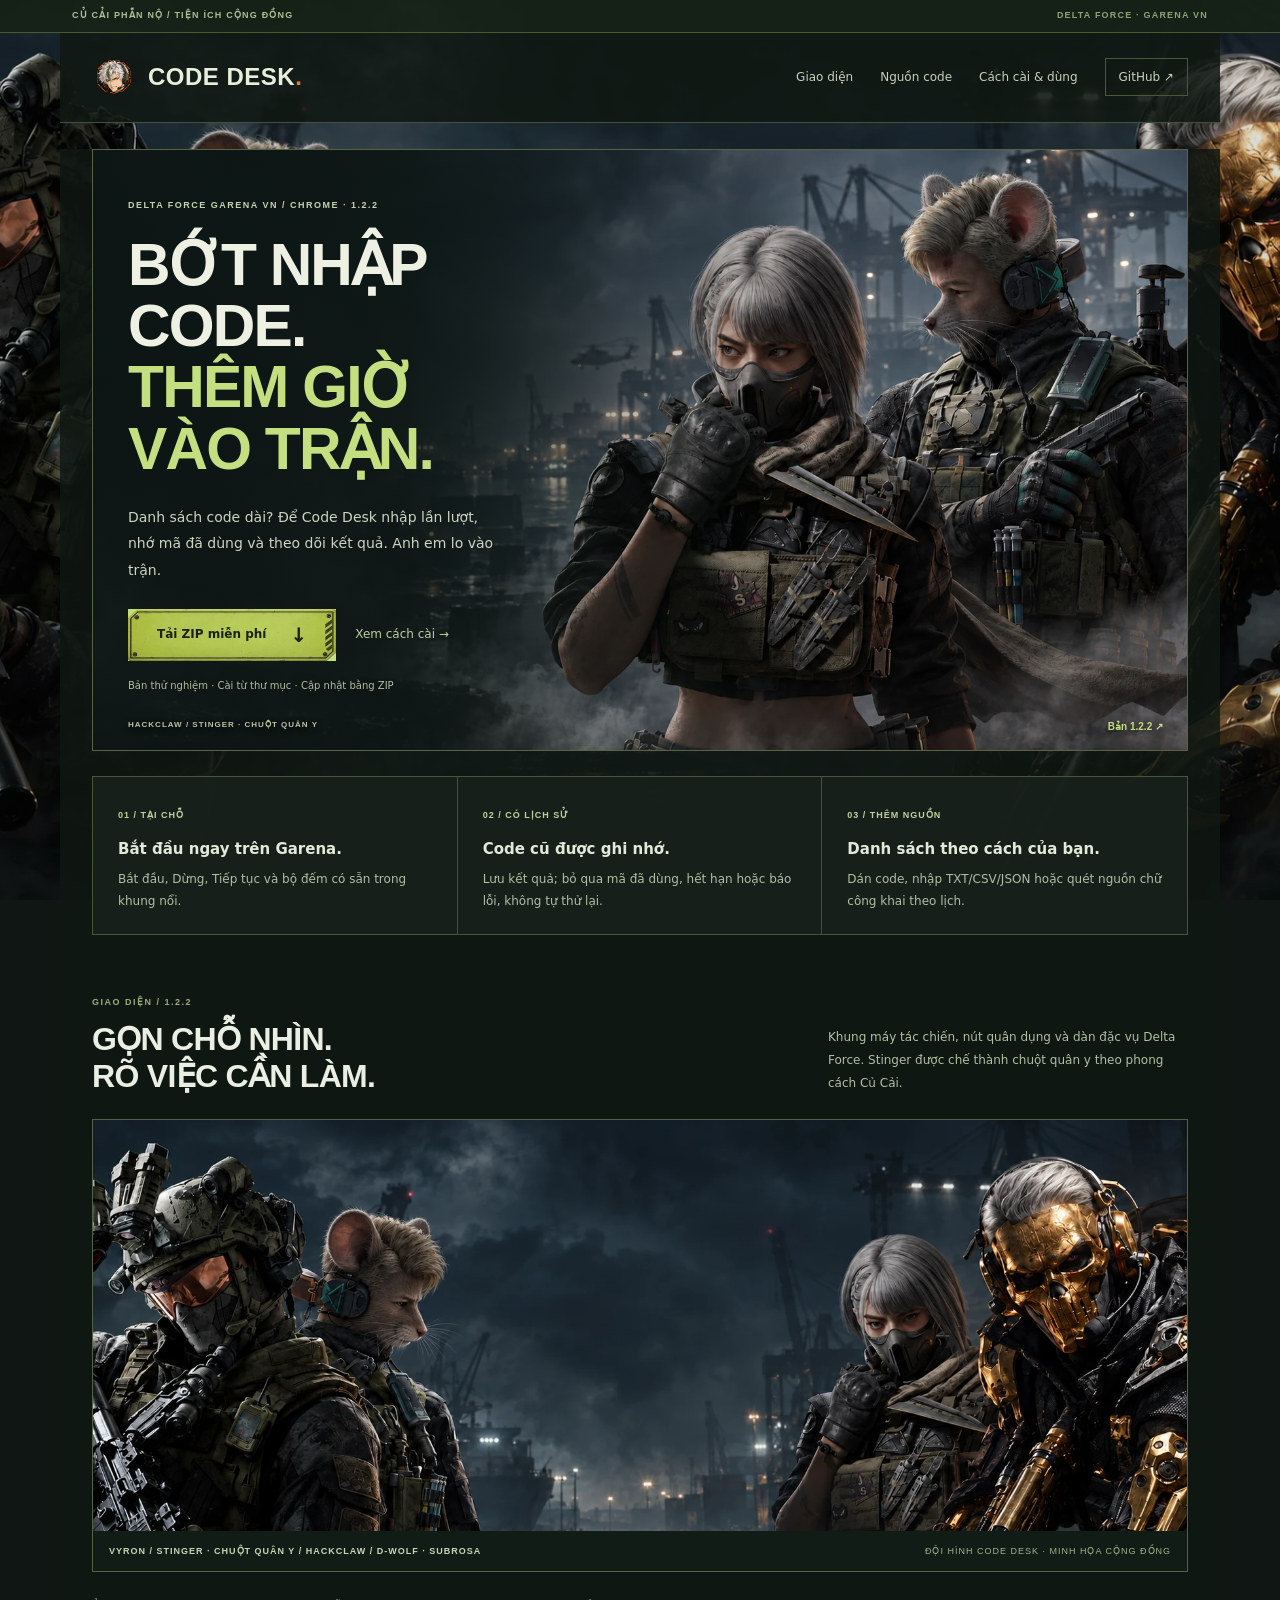
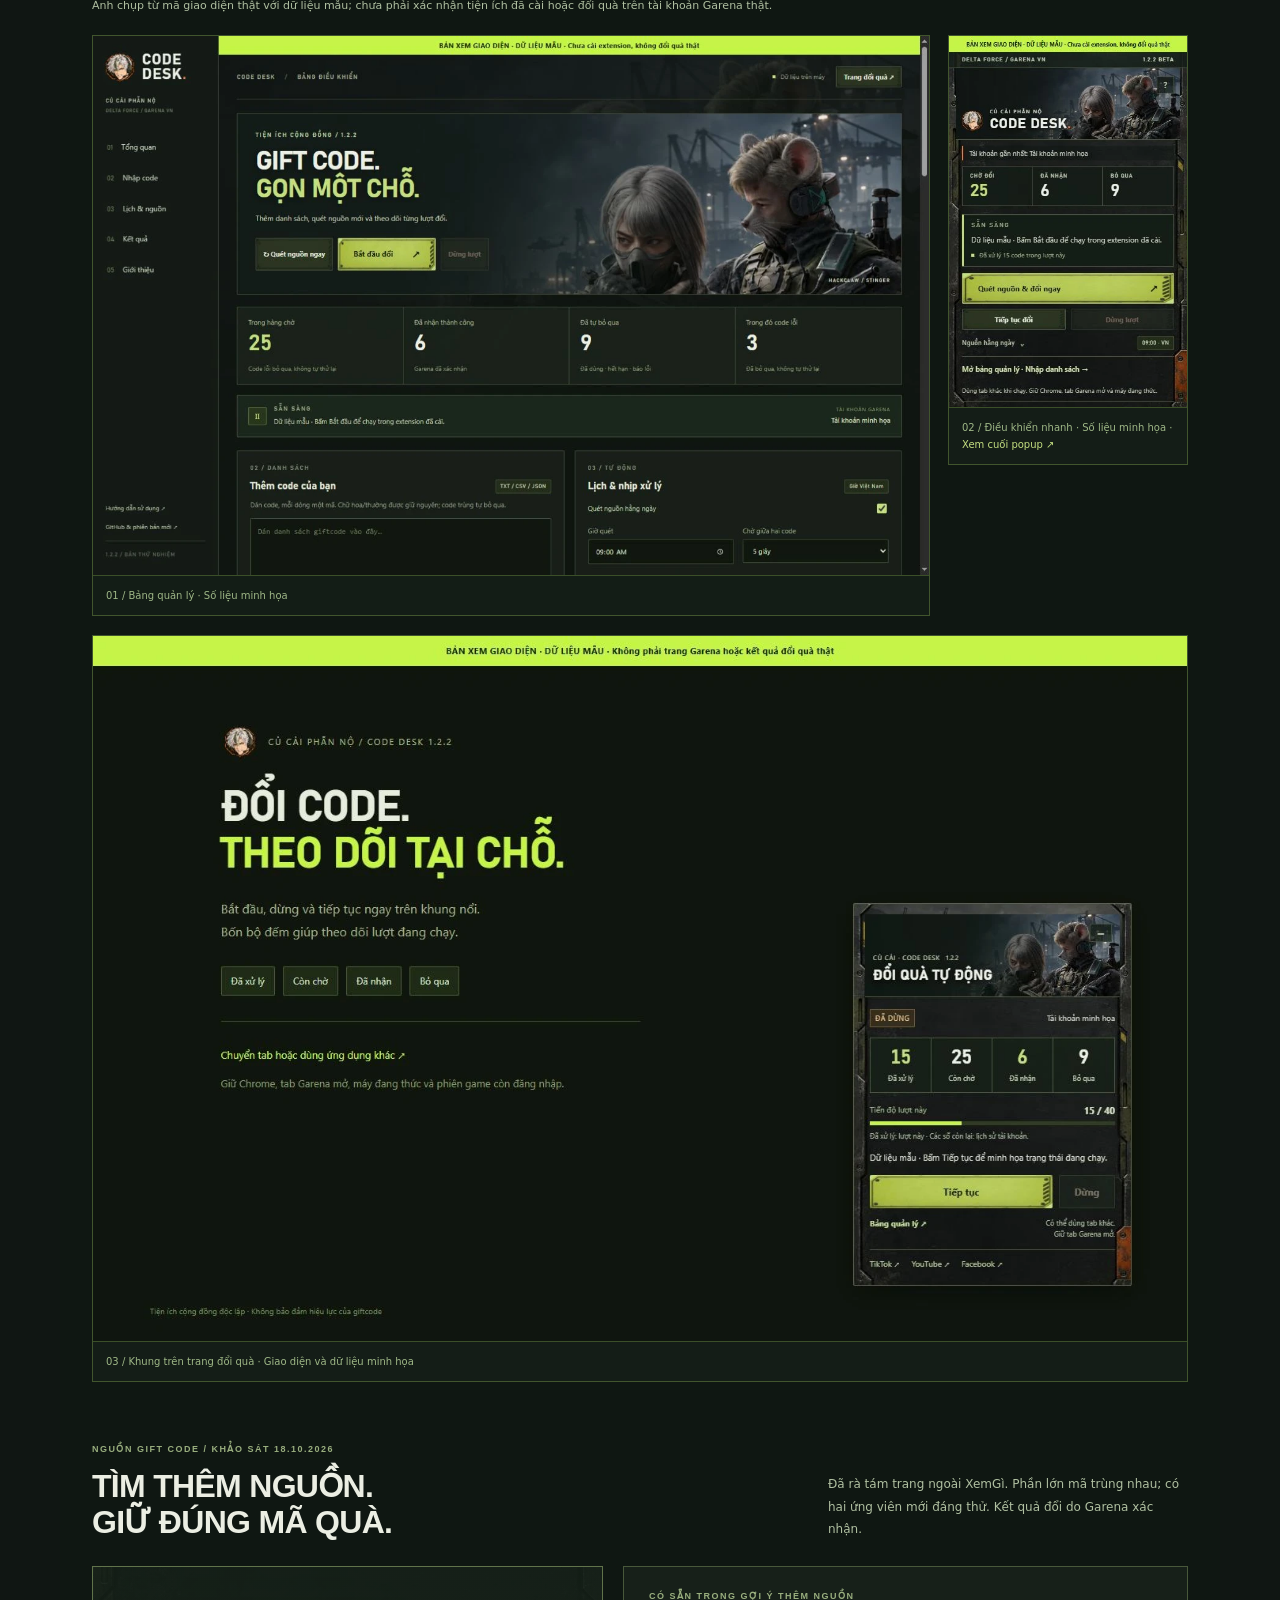
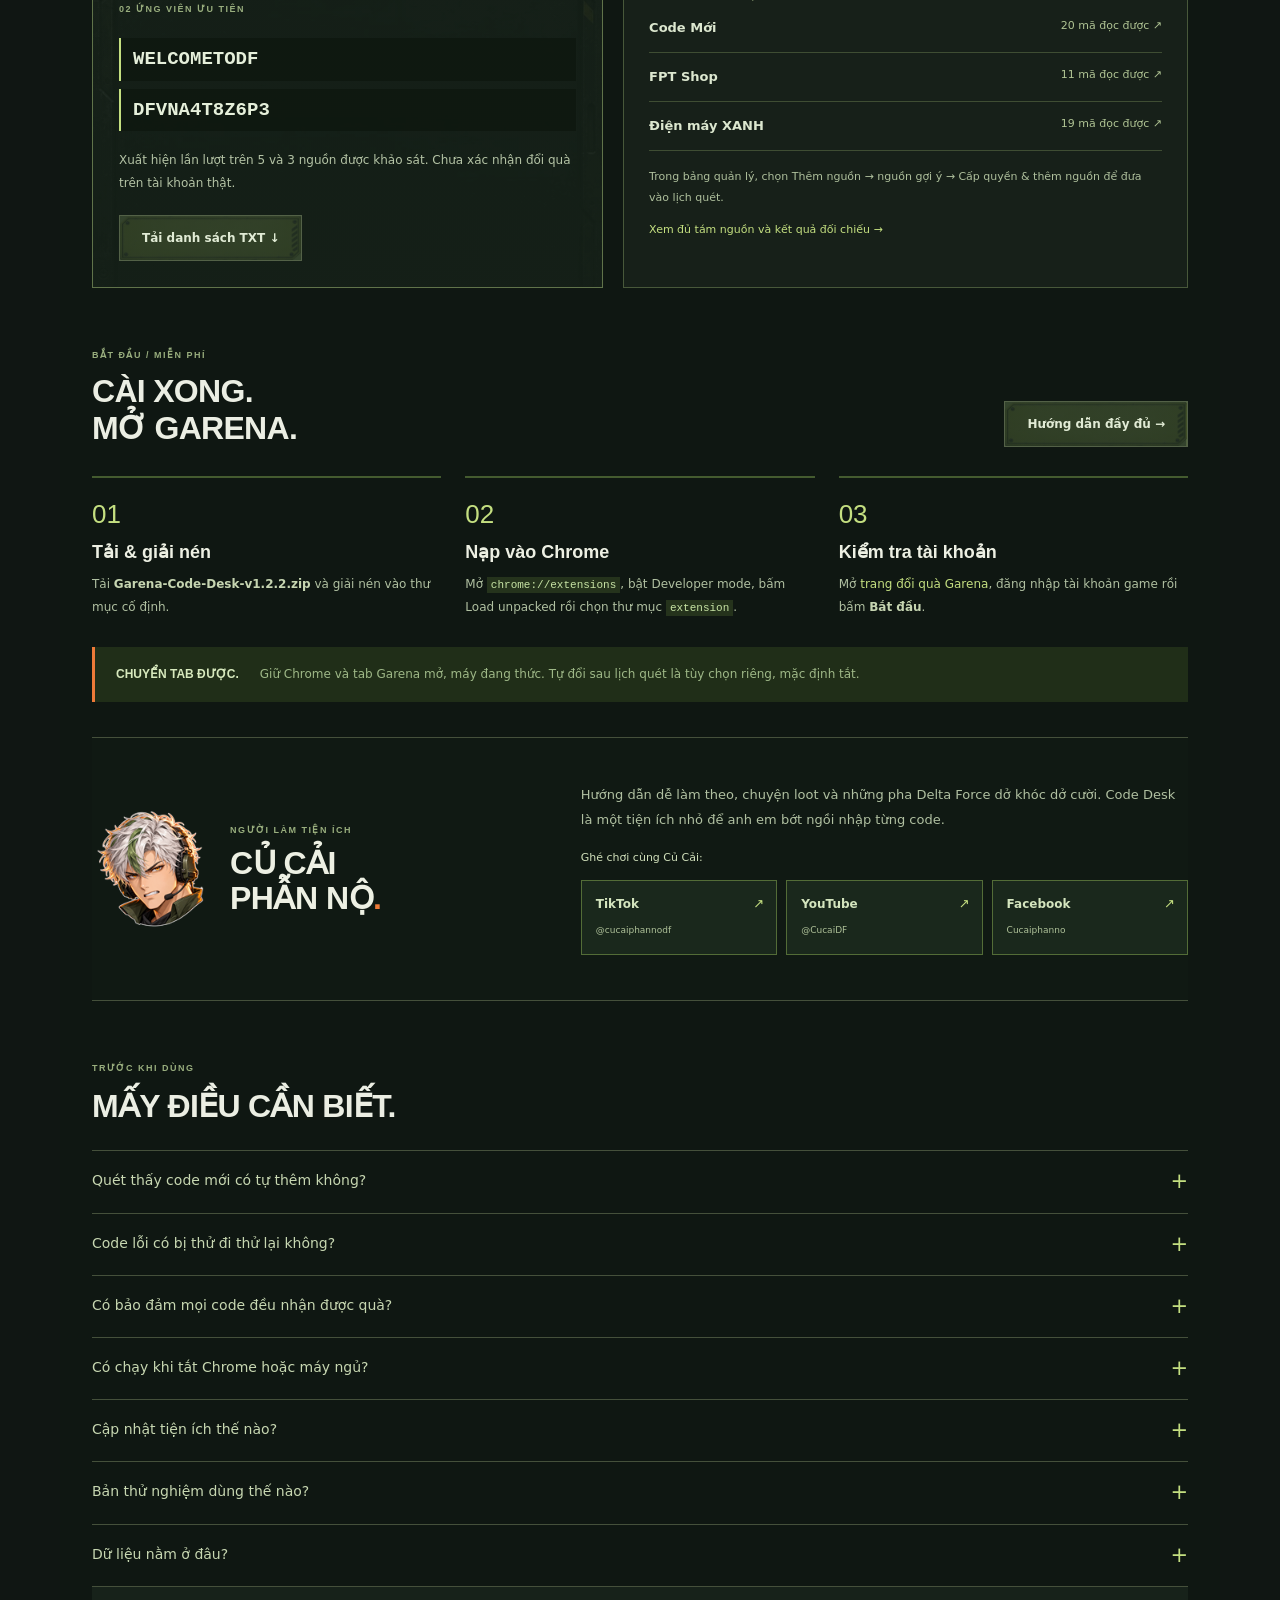
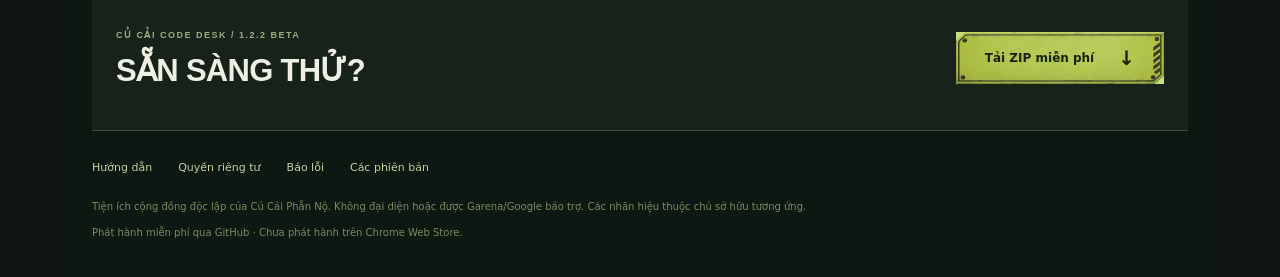
==== commit 0a76fbf3: "Publish v1.2.2 no-retry update and current UI guides" ====
--- a/index.html
+++ b/index.html
@@ -5,18 +5,18 @@
 <meta name="description" content="Code Desk của Củ Cải Phẫn Nộ: tiện ích Chrome miễn phí để nhập giftcode Delta Force theo danh sách, quét nguồn mới và theo dõi kết quả ngay trên Garena.">
 <meta property="og:type" content="website"><meta property="og:title" content="Củ Cải Code Desk — Auto nhập code Delta Force"><meta property="og:description" content="Bớt nhập từng code. Bắt đầu tại chỗ, xem bộ đếm và nhớ kết quả. Tải miễn phí qua GitHub."><meta property="og:image" content="https://lightharu.github.io/garena-code-desk-site/assets/operators-v1.2.0.jpg"><meta property="og:url" content="https://lightharu.github.io/garena-code-desk-site/"><meta name="twitter:card" content="summary_large_image">
 <link rel="icon" type="image/png" href="assets/icon-128.png"><link rel="canonical" href="https://lightharu.github.io/garena-code-desk-site/">
-<link rel="stylesheet" href="assets/site.css?v=1.2.1">
+<link rel="stylesheet" href="assets/site.css?v=1.2.2">
 </head><body>
 <div class="topline"><div>CỦ CẢI PHẪN NỘ / TIỆN ÍCH CỘNG ĐỒNG<span>DELTA FORCE · GARENA VN</span></div></div>
 <header class="site-header wrap"><a class="logo" href="./"><img src="assets/icon-128.png" alt="Icon Code Desk" width="44" height="44"><span>CODE DESK<b>.</b></span></a><nav aria-label="Điều hướng website"><a href="#giao-dien">Giao diện</a><a href="#nguon-code">Nguồn code</a><a href="guide.html">Cách cài & dùng</a><a class="nav-github" href="https://github.com/LightHaru/garena-code-desk">GitHub ↗</a></nav></header>
 <main class="wrap">
-<section class="hero"><div class="hero-art"><img src="assets/operators-site.webp" alt="Hackclaw và Stinger phiên bản meme chuột, giữ trang phục quân y của Delta Force" width="1670" height="941" fetchpriority="high"></div><div class="hero-copy"><p class="eyebrow">DELTA FORCE GARENA VN / CHROME · 1.2.1</p><h1>BỚT NHẬP CODE.<br><em>THÊM GIỜ <br>VÀO TRẬN.</em></h1><p class="lead">Danh sách code dài? Để Code Desk nhập lần lượt, nhớ mã đã dùng và theo dõi kết quả. Anh em lo vào trận.</p><div class="hero-actions"><a class="button primary" href="https://github.com/LightHaru/garena-code-desk/releases/download/v1.2.1/Garena-Code-Desk-v1.2.1.zip">Tải ZIP miễn phí <span>↓</span></a><a class="text-link" href="guide.html">Xem cách cài →</a></div><p class="small-note">Bản thử nghiệm · Cài từ thư mục · Cập nhật bằng ZIP</p></div><div class="hero-stamp"><span>HACKCLAW / STINGER · CHUỘT QUÂN Y</span><a href="https://github.com/LightHaru/garena-code-desk/releases/tag/v1.2.1">Bản 1.2.1 ↗</a></div></section>
-<section class="feature-rail" aria-label="Tính năng chính"><article><span>01 / TẠI CHỖ</span><h2>Bắt đầu ngay trên Garena.</h2><p>Bắt đầu, Dừng, Tiếp tục và bộ đếm có sẵn trong khung nổi.</p></article><article><span>02 / CÓ LỊCH SỬ</span><h2>Code cũ được ghi nhớ.</h2><p>Lưu kết quả, bỏ qua mã đã dùng hoặc hết hạn theo phản hồi Garena.</p></article><article><span>03 / THÊM NGUỒN</span><h2>Danh sách theo cách của bạn.</h2><p>Dán code, nhập TXT/CSV/JSON hoặc quét nguồn chữ công khai theo lịch.</p></article></section>
-<section class="section-block" id="giao-dien"><div class="section-heading"><div><p class="eyebrow">GIAO DIỆN / 1.2.1</p><h2>GỌN CHỖ NHÌN.<br>RÕ VIỆC CẦN LÀM.</h2></div><p>Khung máy tác chiến, nút quân dụng và dàn đặc vụ Delta Force. Stinger được chế thành chuột quân y theo phong cách Củ Cải.</p></div><figure class="squad-strip"><img src="assets/squad-site-v1.2.0.webp" alt="Vyron, Stinger phiên bản chuột quân y, Hackclaw và D-Wolf skin Subrosa" width="1920" height="1080" loading="lazy"><figcaption>VYRON / STINGER · CHUỘT QUÂN Y / HACKCLAW / D-WOLF · SUBROSA<span>ĐỘI HÌNH CODE DESK · MINH HỌA CỘNG ĐỒNG</span></figcaption></figure><p class="preview-note">Ảnh chụp từ mã giao diện thật với dữ liệu mẫu; chưa phải xác nhận tiện ích đã cài hoặc đổi quà trên tài khoản Garena thật.</p><div class="gallery"><figure class="wide-shot"><img src="assets/dashboard-v1.2.1.webp" alt="Bản xem bảng quản lý Code Desk với thanh điều hướng, bộ đếm và nút Bắt đầu" width="1280" height="720" loading="lazy"><figcaption>01 / Bảng quản lý · Số liệu minh họa</figcaption></figure><figure class="popup-shot"><img src="assets/popup-v1.2.1.webp" alt="Bản xem popup Code Desk, nút quét nguồn và ba kênh Củ Cải Phẫn Nộ" width="400" height="600" loading="lazy"><figcaption>02 / Điều khiển nhanh · Số liệu minh họa · <a href="assets/popup-bottom-v1.2.1.webp">Xem cuối popup ↗</a></figcaption></figure></div><figure class="panel-shot"><img src="assets/panel-v1.2.1.webp" alt="Bản xem khung nổi với Bắt đầu, Dừng, Tiếp tục, bộ đếm và thanh tiến độ" width="1280" height="720" loading="lazy"><figcaption>03 / Khung trên trang đổi quà · Giao diện và dữ liệu minh họa</figcaption></figure></section>
+<section class="hero"><div class="hero-art"><img src="assets/operators-site.webp" alt="Hackclaw và Stinger phiên bản meme chuột, giữ trang phục quân y của Delta Force" width="1670" height="941" fetchpriority="high"></div><div class="hero-copy"><p class="eyebrow">DELTA FORCE GARENA VN / CHROME · 1.2.2</p><h1>BỚT NHẬP CODE.<br><em>THÊM GIỜ <br>VÀO TRẬN.</em></h1><p class="lead">Danh sách code dài? Để Code Desk nhập lần lượt, nhớ mã đã dùng và theo dõi kết quả. Anh em lo vào trận.</p><div class="hero-actions"><a class="button primary" href="https://github.com/LightHaru/garena-code-desk/releases/download/v1.2.2/Garena-Code-Desk-v1.2.2.zip">Tải ZIP miễn phí <span>↓</span></a><a class="text-link" href="guide.html">Xem cách cài →</a></div><p class="small-note">Bản thử nghiệm · Cài từ thư mục · Cập nhật bằng ZIP</p></div><div class="hero-stamp"><span>HACKCLAW / STINGER · CHUỘT QUÂN Y</span><a href="https://github.com/LightHaru/garena-code-desk/releases/tag/v1.2.2">Bản 1.2.2 ↗</a></div></section>
+<section class="feature-rail" aria-label="Tính năng chính"><article><span>01 / TẠI CHỖ</span><h2>Bắt đầu ngay trên Garena.</h2><p>Bắt đầu, Dừng, Tiếp tục và bộ đếm có sẵn trong khung nổi.</p></article><article><span>02 / CÓ LỊCH SỬ</span><h2>Code cũ được ghi nhớ.</h2><p>Lưu kết quả; bỏ qua mã đã dùng, hết hạn hoặc báo lỗi, không tự thử lại.</p></article><article><span>03 / THÊM NGUỒN</span><h2>Danh sách theo cách của bạn.</h2><p>Dán code, nhập TXT/CSV/JSON hoặc quét nguồn chữ công khai theo lịch.</p></article></section>
+<section class="section-block" id="giao-dien"><div class="section-heading"><div><p class="eyebrow">GIAO DIỆN / 1.2.2</p><h2>GỌN CHỖ NHÌN.<br>RÕ VIỆC CẦN LÀM.</h2></div><p>Khung máy tác chiến, nút quân dụng và dàn đặc vụ Delta Force. Stinger được chế thành chuột quân y theo phong cách Củ Cải.</p></div><figure class="squad-strip"><img src="assets/squad-site-v1.2.0.webp" alt="Vyron, Stinger phiên bản chuột quân y, Hackclaw và D-Wolf skin Subrosa" width="1920" height="1080" loading="lazy"><figcaption>VYRON / STINGER · CHUỘT QUÂN Y / HACKCLAW / D-WOLF · SUBROSA<span>ĐỘI HÌNH CODE DESK · MINH HỌA CỘNG ĐỒNG</span></figcaption></figure><p class="preview-note">Ảnh chụp từ mã giao diện thật với dữ liệu mẫu; chưa phải xác nhận tiện ích đã cài hoặc đổi quà trên tài khoản Garena thật.</p><div class="gallery"><figure class="wide-shot"><img src="assets/dashboard-v1.2.2.webp" alt="Bản xem bảng quản lý Code Desk với thanh điều hướng, bộ đếm và nút Bắt đầu" width="1280" height="720" loading="lazy"><figcaption>01 / Bảng quản lý · Số liệu minh họa</figcaption></figure><figure class="popup-shot"><img src="assets/popup-v1.2.2.webp" alt="Bản xem popup Code Desk, nút quét nguồn và ba kênh Củ Cải Phẫn Nộ" width="400" height="600" loading="lazy"><figcaption>02 / Điều khiển nhanh · Số liệu minh họa · <a href="assets/popup-bottom-v1.2.2.webp">Xem cuối popup ↗</a></figcaption></figure></div><figure class="panel-shot"><img src="assets/panel-v1.2.2.webp" alt="Bản xem khung nổi với Bắt đầu, Dừng, Tiếp tục, bộ đếm và thanh tiến độ" width="1280" height="720" loading="lazy"><figcaption>03 / Khung trên trang đổi quà · Giao diện và dữ liệu minh họa</figcaption></figure></section>
 <section class="section-block code-sources" id="nguon-code"><div class="section-heading"><div><p class="eyebrow">NGUỒN GIFT CODE / KHẢO SÁT 18.10.2026</p><h2>TÌM THÊM NGUỒN.<br>GIỮ ĐÚNG MÃ QUÀ.</h2></div><p>Đã rà tám trang ngoài XemGì. Phần lớn mã trùng nhau; có hai ứng viên mới đáng thử. Kết quả đổi do Garena xác nhận.</p></div><div class="source-grid"><article class="candidate-card"><span class="eyebrow">02 ỨNG VIÊN ƯU TIÊN</span><div class="candidate-codes"><code>WELCOMETODF</code><code>DFVNA4T8Z6P3</code></div><p>Xuất hiện lần lượt trên 5 và 3 nguồn được khảo sát. Chưa xác nhận đổi quà trên tài khoản thật.</p><a class="button secondary" href="assets/code-uu-tien-20261018.txt" download>Tải danh sách TXT ↓</a></article><article class="source-links"><p class="eyebrow">CÓ SẴN TRONG GỢI Ý THÊM NGUỒN</p><a href="https://codemoi.net/games/delta-force/"><b>Code Mới</b><span>20 mã đọc được ↗</span></a><a href="https://fptshop.com.vn/tin-tuc/danh-gia/code-delta-force-184570"><b>FPT Shop</b><span>11 mã đọc được ↗</span></a><a href="https://www.dienmayxanh.com/kinh-nghiem-hay/code-delta-force-garena-moi-nhat-1591472"><b>Điện máy XANH</b><span>19 mã đọc được ↗</span></a><p>Trong bảng quản lý, chọn Thêm nguồn → nguồn gợi ý → Cấp quyền & thêm nguồn để đưa vào lịch quét.</p><a class="research-link" href="assets/nguon-giftcode-20261018.md">Xem đủ tám nguồn và kết quả đối chiếu →</a></article></div></section>
-<section class="section-block install" id="cai-dat"><div class="section-heading"><div><p class="eyebrow">BẮT ĐẦU / MIỄN PHÍ</p><h2>CÀI XONG.<br>MỞ GARENA.</h2></div><a class="button secondary" href="guide.html">Hướng dẫn đầy đủ →</a></div><div class="install-grid"><article><b>01</b><h3>Tải & giải nén</h3><p>Tải <strong>Garena-Code-Desk-v1.2.1.zip</strong> và giải nén vào thư mục cố định.</p></article><article><b>02</b><h3>Nạp vào Chrome</h3><p>Mở <code>chrome://extensions</code>, bật Developer mode, bấm Load unpacked rồi chọn thư mục <code>extension</code>.</p></article><article><b>03</b><h3>Kiểm tra tài khoản</h3><p>Mở <a href="https://redeem.df.garena.sg/vi/cdkgarena.html">trang đổi quà Garena</a>, đăng nhập tài khoản game rồi bấm <strong>Bắt đầu</strong>.</p></article></div><div class="usage-note"><b>CHUYỂN TAB ĐƯỢC.</b><span>Giữ Chrome và tab Garena mở, máy đang thức. Tự đổi sau lịch quét là tùy chọn riêng, mặc định tắt.</span></div></section>
+<section class="section-block install" id="cai-dat"><div class="section-heading"><div><p class="eyebrow">BẮT ĐẦU / MIỄN PHÍ</p><h2>CÀI XONG.<br>MỞ GARENA.</h2></div><a class="button secondary" href="guide.html">Hướng dẫn đầy đủ →</a></div><div class="install-grid"><article><b>01</b><h3>Tải & giải nén</h3><p>Tải <strong>Garena-Code-Desk-v1.2.2.zip</strong> và giải nén vào thư mục cố định.</p></article><article><b>02</b><h3>Nạp vào Chrome</h3><p>Mở <code>chrome://extensions</code>, bật Developer mode, bấm Load unpacked rồi chọn thư mục <code>extension</code>.</p></article><article><b>03</b><h3>Kiểm tra tài khoản</h3><p>Mở <a href="https://redeem.df.garena.sg/vi/cdkgarena.html">trang đổi quà Garena</a>, đăng nhập tài khoản game rồi bấm <strong>Bắt đầu</strong>.</p></article></div><div class="usage-note"><b>CHUYỂN TAB ĐƯỢC.</b><span>Giữ Chrome và tab Garena mở, máy đang thức. Tự đổi sau lịch quét là tùy chọn riêng, mặc định tắt.</span></div></section>
 <section class="creator" id="cu-cai"><div class="creator-name"><img src="assets/creator-avatar.png" alt="Avatar anime tóc bạc của Củ Cải Phẫn Nộ" width="120" height="120"><div><p class="eyebrow">NGƯỜI LÀM TIỆN ÍCH</p><h2>CỦ CẢI<br>PHẪN NỘ<span>.</span></h2></div></div><div class="creator-bio"><p>Hướng dẫn dễ làm theo, chuyện loot và những pha Delta Force dở khóc dở cười. Code Desk là một tiện ích nhỏ để anh em bớt ngồi nhập từng code.</p><p class="follow-label">Ghé chơi cùng Củ Cải:</p><nav class="creator-channels" aria-label="Ba kênh Củ Cải Phẫn Nộ"><a href="https://www.tiktok.com/@cucaiphannodf"><b>TikTok</b><small>@cucaiphannodf</small><span>↗</span></a><a href="https://www.youtube.com/@CucaiDF"><b>YouTube</b><small>@CucaiDF</small><span>↗</span></a><a href="https://www.facebook.com/profile.php?id=61594886253423"><b>Facebook</b><small>Cucaiphanno</small><span>↗</span></a></nav></div></section>
-<section class="section-block faq"><p class="eyebrow">TRƯỚC KHI DÙNG</p><h2>MẤY ĐIỀU CẦN BIẾT.</h2><details><summary>Quét thấy code mới có tự thêm không?</summary><p>Có. Code chưa có trong dữ liệu được tự lưu vào hàng chờ ngay khi quét, không cần dán hoặc bấm thêm lần nữa. Nút Xem code mới và bộ lọc Mới từ lượt quét giúp xem riêng các mã vừa thêm. Mã trùng và lịch sử cũ được giữ nguyên.</p></details><details><summary>Có bảo đảm mọi code đều nhận được quà?</summary><p>Code tìm thấy là ứng viên. Hiệu lực, điều kiện tài khoản và quyền nhận quà do Garena quyết định. Code Desk ghi nhận phản hồi để xử lý hàng chờ.</p></details><details><summary>Có chạy khi tắt Chrome hoặc máy ngủ?</summary><p>Cần giữ Chrome, tab Garena mở và máy đang thức. Khi hết phiên đăng nhập, gặp xác minh hoặc kết quả chưa rõ, cần kiểm tra trực tiếp trên trang Garena.</p></details><details><summary>Cập nhật tiện ích thế nào?</summary><p>Dừng lượt, chờ code đang gửi có kết quả. Tải ZIP mới, thay nội dung extension vào đúng thư mục cũ, bấm Tải lại tiện ích rồi tải lại trang Garena. Xem từng bước trong <a href="guide.html">hướng dẫn</a>.</p></details><details><summary>Bản thử nghiệm dùng thế nào?</summary><p>Bắt đầu với vài code và xem phản hồi ngay trên trang Garena. Giao diện có dữ liệu mẫu để xem trước; hiệu lực của code và điều kiện nhận quà do Garena quyết định.</p></details><details><summary>Dữ liệu nằm ở đâu?</summary><p>Tên hiển thị, code và lịch sử được lưu trong hồ sơ Chrome. Tiện ích không có máy chủ nhận lịch sử hoặc công cụ phân tích hành vi. Xem <a href="privacy.html">quyền riêng tư và quyền truy cập</a>.</p></details></section>
-<section class="download-end"><div><p class="eyebrow">CỦ CẢI CODE DESK / 1.2.1 BETA</p><h2>SẴN SÀNG THỬ?</h2></div><a class="button primary" href="https://github.com/LightHaru/garena-code-desk/releases/download/v1.2.1/Garena-Code-Desk-v1.2.1.zip">Tải ZIP miễn phí <span>↓</span></a></section>
+<section class="section-block faq"><p class="eyebrow">TRƯỚC KHI DÙNG</p><h2>MẤY ĐIỀU CẦN BIẾT.</h2><details><summary>Quét thấy code mới có tự thêm không?</summary><p>Có. Code chưa có trong dữ liệu được tự lưu vào hàng chờ ngay khi quét, không cần dán hoặc bấm thêm lần nữa. Nút Xem code mới và bộ lọc Mới từ lượt quét giúp xem riêng các mã vừa thêm. Mã trùng và lịch sử cũ được giữ nguyên.</p></details><details><summary>Code lỗi có bị thử đi thử lại không?</summary><p>Không. Từ bản 1.2.2, code báo lỗi được bỏ qua và lưu lịch sử, không hẹn thử lại sau 24 giờ. Khi cập nhật, các mã đang chờ thử lại, chưa mở đổi hoặc cần kiểm tra của bản cũ cũng được bỏ qua. Quét nguồn không đưa chúng trở lại hàng chờ. Khi cần đăng nhập, xác minh hoặc bị giới hạn tốc độ, lượt sẽ tạm dừng để xử lý trên Garena rồi tiếp tục các code còn lại.</p></details><details><summary>Có bảo đảm mọi code đều nhận được quà?</summary><p>Code tìm thấy là ứng viên. Hiệu lực, điều kiện tài khoản và quyền nhận quà do Garena quyết định. Code Desk ghi nhận phản hồi để xử lý hàng chờ.</p></details><details><summary>Có chạy khi tắt Chrome hoặc máy ngủ?</summary><p>Cần giữ Chrome, tab Garena mở và máy đang thức. Khi hết phiên đăng nhập, gặp xác minh hoặc kết quả chưa rõ, cần kiểm tra trực tiếp trên trang Garena.</p></details><details><summary>Cập nhật tiện ích thế nào?</summary><p>Dừng lượt, chờ code đang gửi có kết quả. Tải ZIP mới, thay nội dung extension vào đúng thư mục cũ, bấm Tải lại tiện ích rồi tải lại trang Garena. Xem từng bước trong <a href="guide.html">hướng dẫn</a>.</p></details><details><summary>Bản thử nghiệm dùng thế nào?</summary><p>Bắt đầu với vài code và xem phản hồi ngay trên trang Garena. Giao diện có dữ liệu mẫu để xem trước; hiệu lực của code và điều kiện nhận quà do Garena quyết định.</p></details><details><summary>Dữ liệu nằm ở đâu?</summary><p>Tên hiển thị, code và lịch sử được lưu trong hồ sơ Chrome. Tiện ích không có máy chủ nhận lịch sử hoặc công cụ phân tích hành vi. Xem <a href="privacy.html">quyền riêng tư và quyền truy cập</a>.</p></details></section>
+<section class="download-end"><div><p class="eyebrow">CỦ CẢI CODE DESK / 1.2.2 BETA</p><h2>SẴN SÀNG THỬ?</h2></div><a class="button primary" href="https://github.com/LightHaru/garena-code-desk/releases/download/v1.2.2/Garena-Code-Desk-v1.2.2.zip">Tải ZIP miễn phí <span>↓</span></a></section>
 </main><footer class="wrap"><nav><a href="guide.html">Hướng dẫn</a><a href="privacy.html">Quyền riêng tư</a><a href="https://github.com/LightHaru/garena-code-desk/issues">Báo lỗi</a><a href="https://github.com/LightHaru/garena-code-desk/releases">Các phiên bản</a></nav><p>Tiện ích cộng đồng độc lập của Củ Cải Phẫn Nộ. Không đại diện hoặc được Garena/Google bảo trợ. Các nhãn hiệu thuộc chủ sở hữu tương ứng.</p><p>Phát hành miễn phí qua GitHub · Chưa phát hành trên Chrome Web Store.</p></footer>
 <div class="backdrop-credit" aria-hidden="true">VYRON / STINGER · CHUỘT QUÂN Y / HACKCLAW / D-WOLF · SUBROSA</div></body></html>
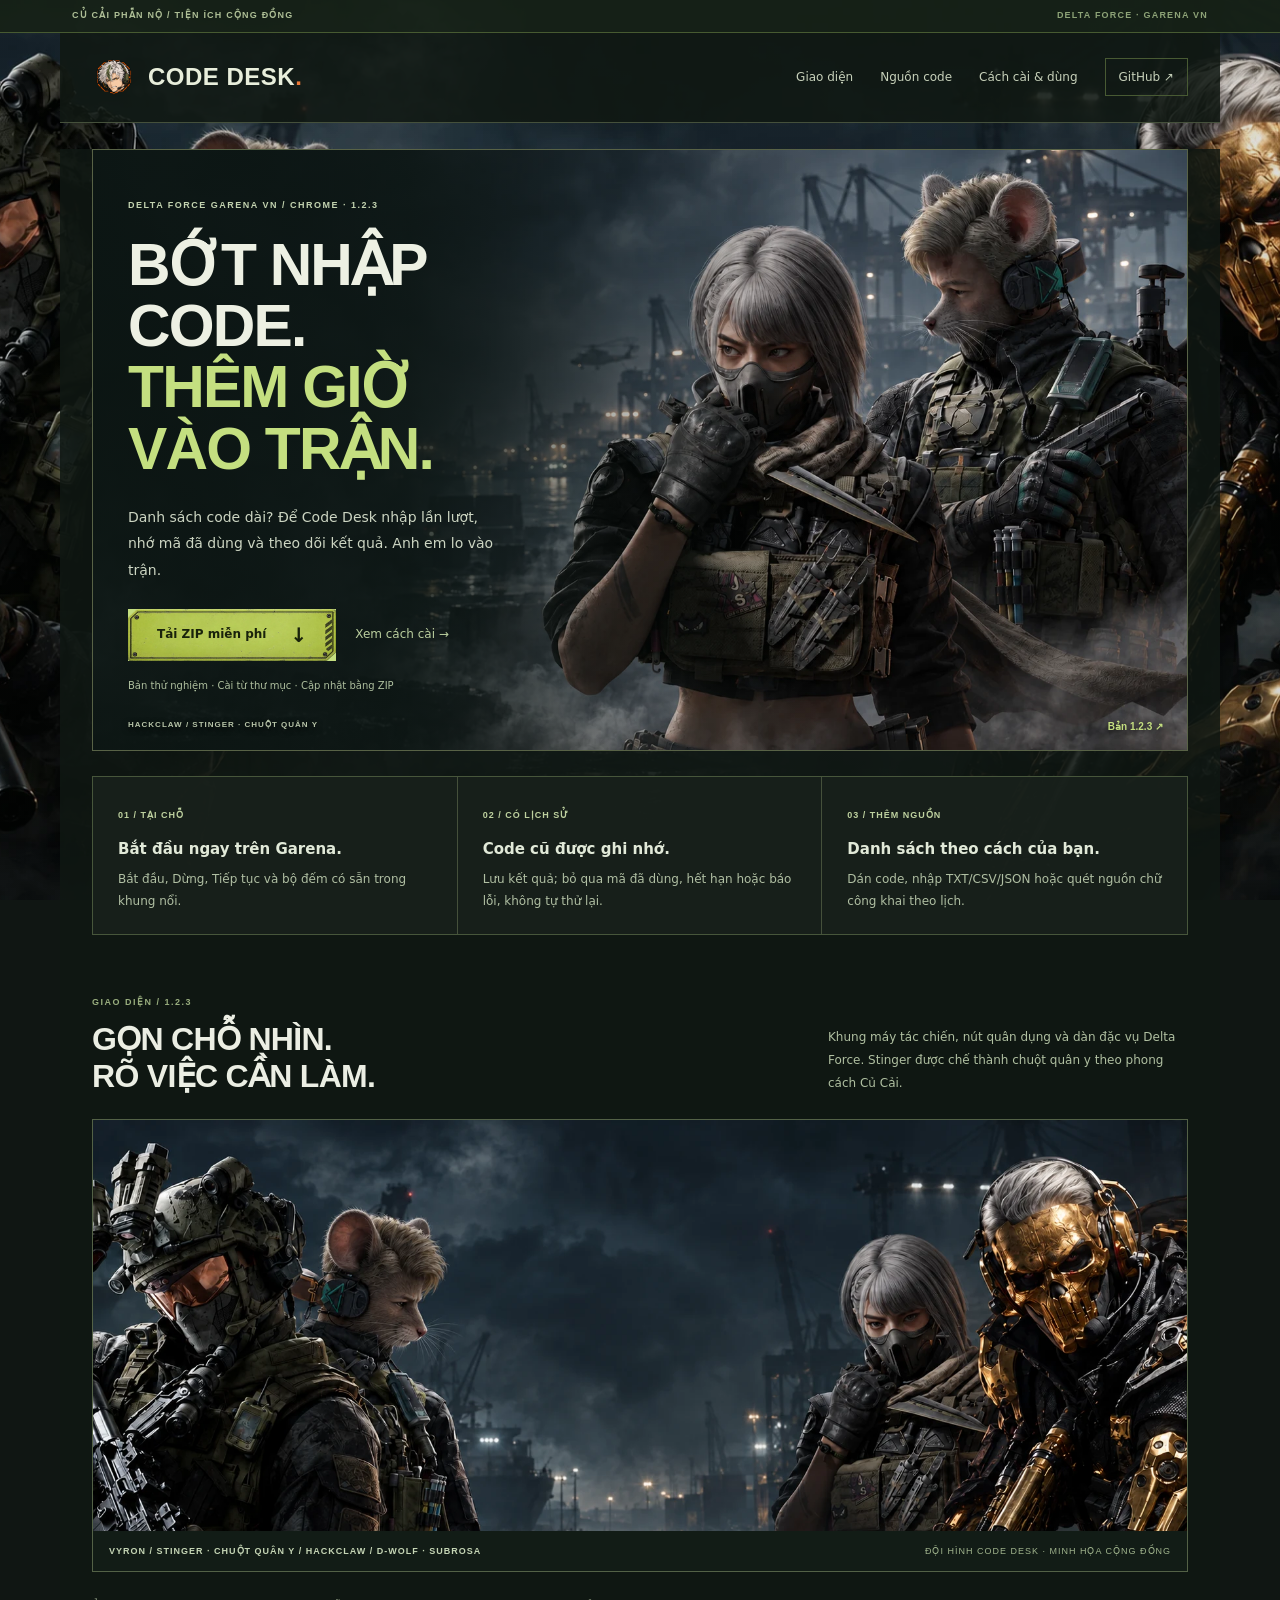
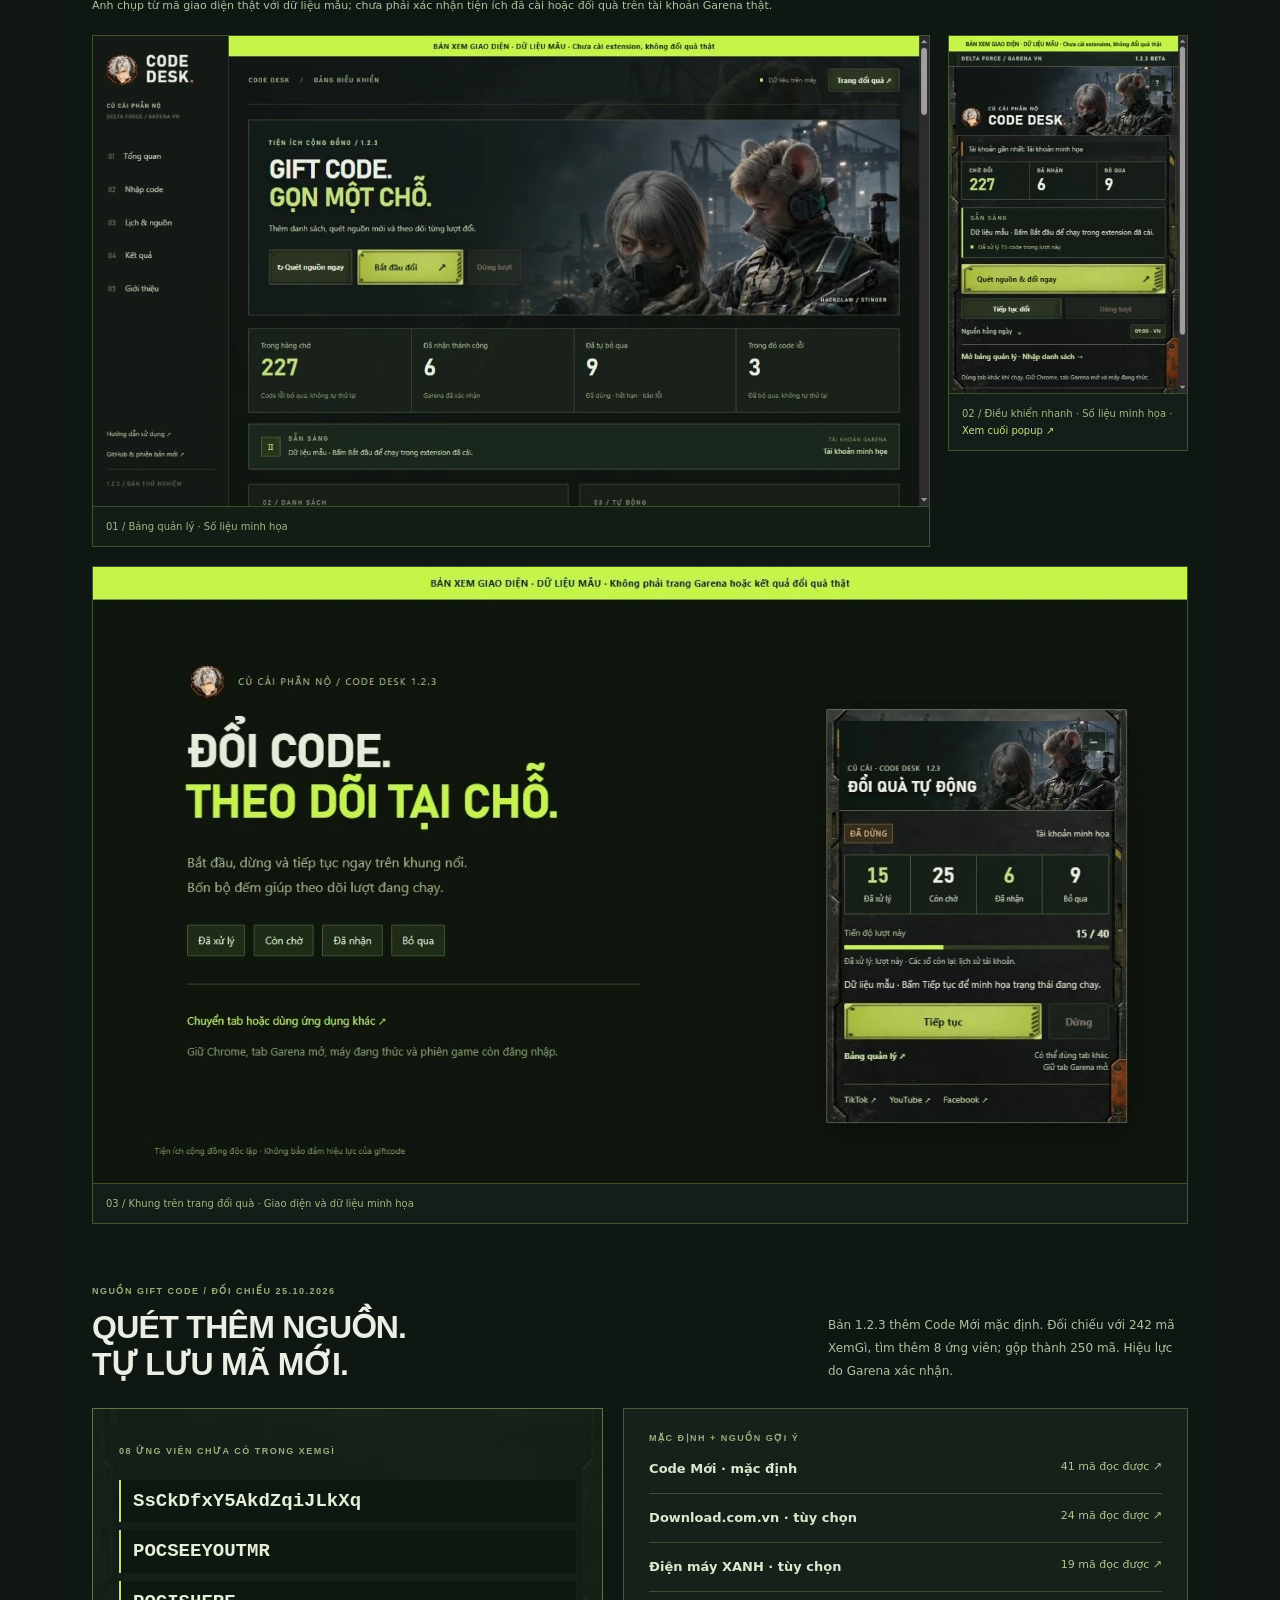
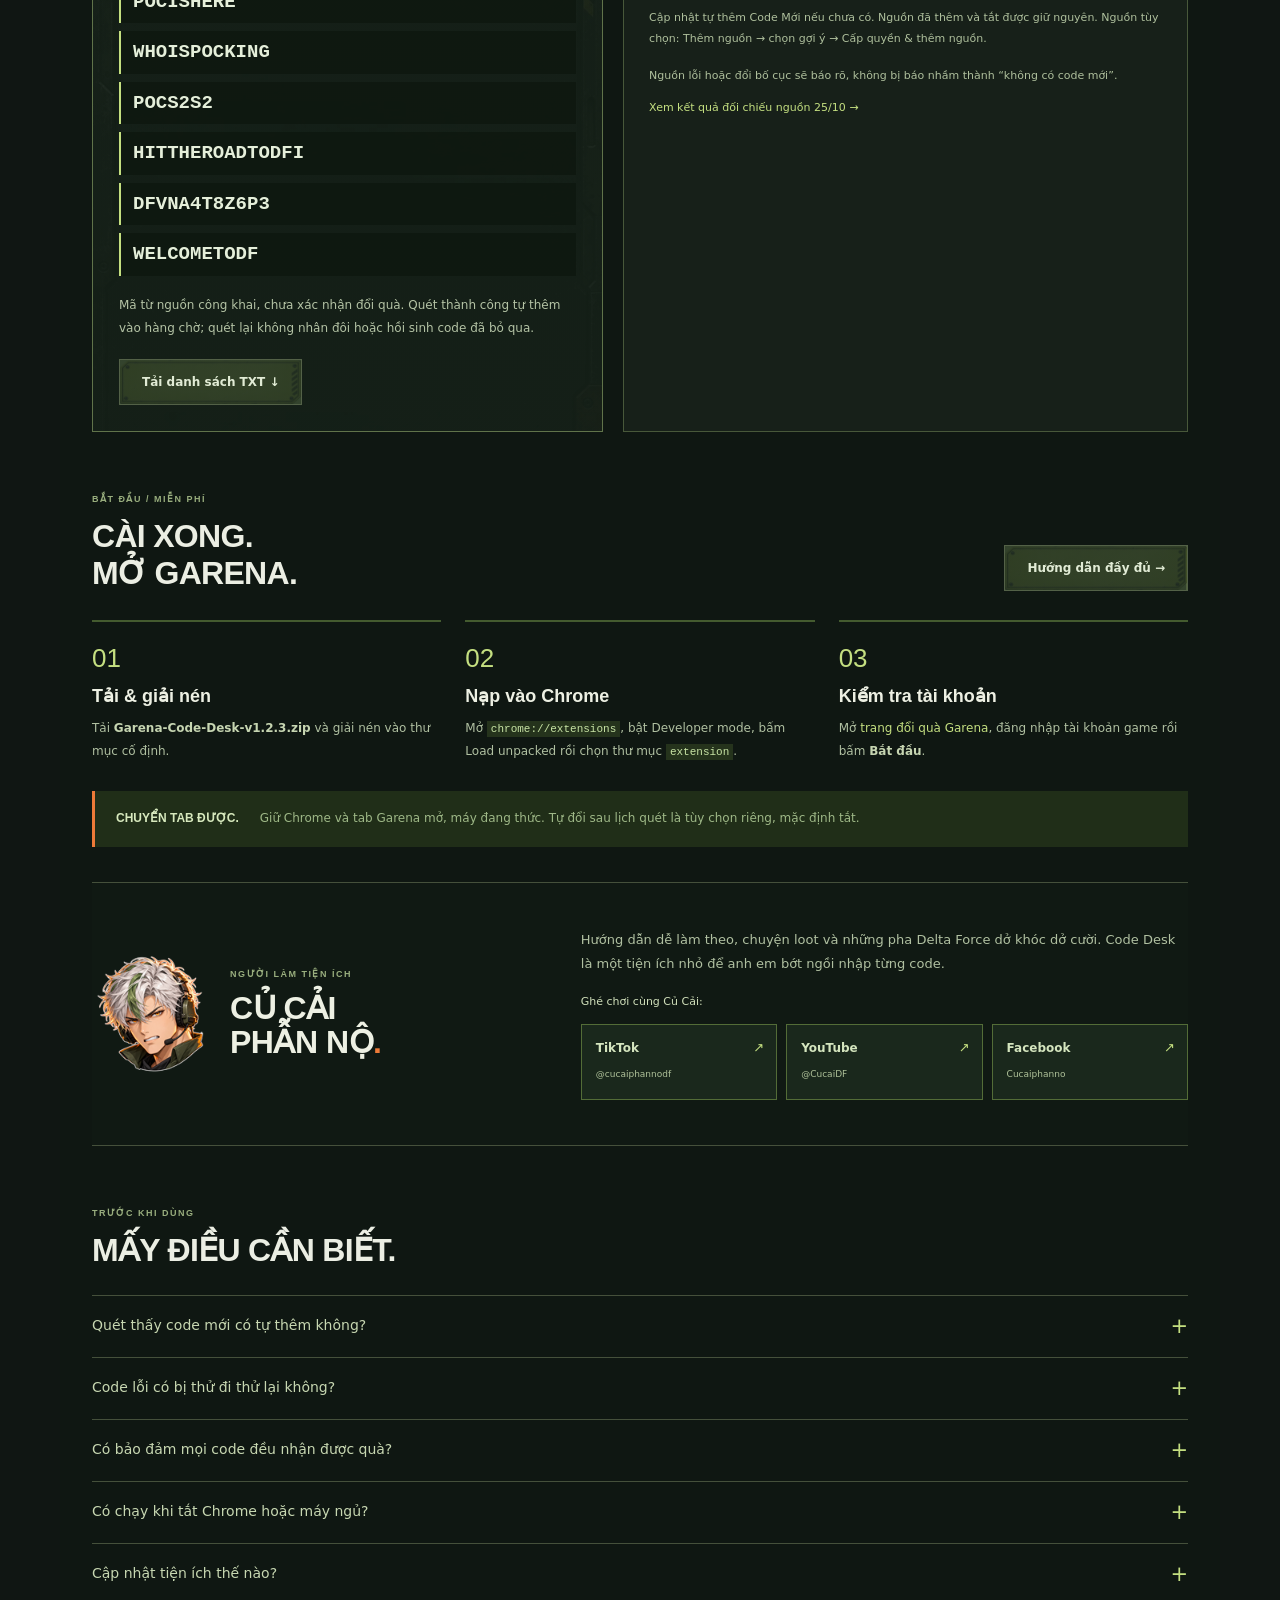
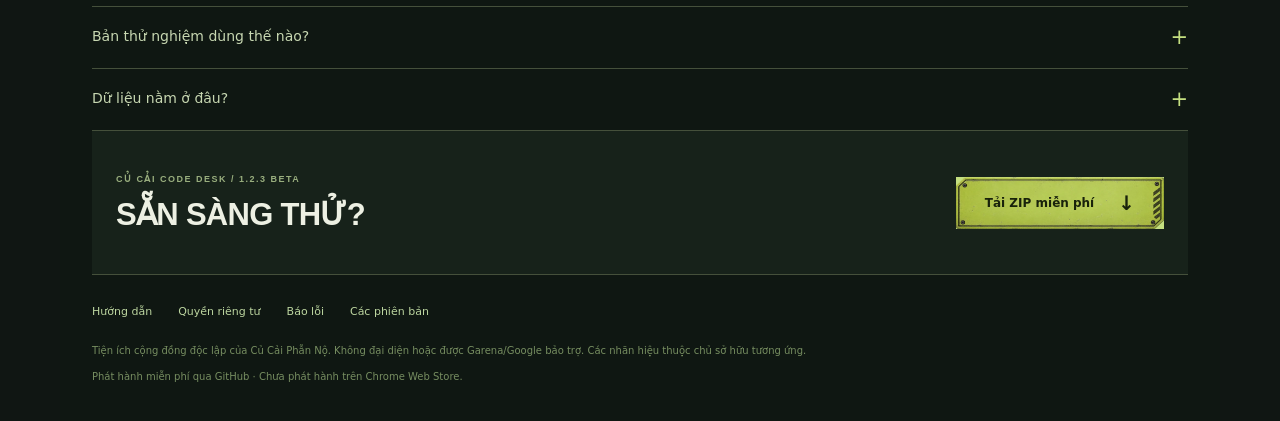
==== commit a798e48b: "Publish v1.2.3 code discovery update and refreshed source guide" ====
--- a/index.html
+++ b/index.html
@@ -5,18 +5,18 @@
 <meta name="description" content="Code Desk của Củ Cải Phẫn Nộ: tiện ích Chrome miễn phí để nhập giftcode Delta Force theo danh sách, quét nguồn mới và theo dõi kết quả ngay trên Garena.">
 <meta property="og:type" content="website"><meta property="og:title" content="Củ Cải Code Desk — Auto nhập code Delta Force"><meta property="og:description" content="Bớt nhập từng code. Bắt đầu tại chỗ, xem bộ đếm và nhớ kết quả. Tải miễn phí qua GitHub."><meta property="og:image" content="https://lightharu.github.io/garena-code-desk-site/assets/operators-v1.2.0.jpg"><meta property="og:url" content="https://lightharu.github.io/garena-code-desk-site/"><meta name="twitter:card" content="summary_large_image">
 <link rel="icon" type="image/png" href="assets/icon-128.png"><link rel="canonical" href="https://lightharu.github.io/garena-code-desk-site/">
-<link rel="stylesheet" href="assets/site.css?v=1.2.2">
+<link rel="stylesheet" href="assets/site.css?v=1.2.3">
 </head><body>
 <div class="topline"><div>CỦ CẢI PHẪN NỘ / TIỆN ÍCH CỘNG ĐỒNG<span>DELTA FORCE · GARENA VN</span></div></div>
 <header class="site-header wrap"><a class="logo" href="./"><img src="assets/icon-128.png" alt="Icon Code Desk" width="44" height="44"><span>CODE DESK<b>.</b></span></a><nav aria-label="Điều hướng website"><a href="#giao-dien">Giao diện</a><a href="#nguon-code">Nguồn code</a><a href="guide.html">Cách cài & dùng</a><a class="nav-github" href="https://github.com/LightHaru/garena-code-desk">GitHub ↗</a></nav></header>
 <main class="wrap">
-<section class="hero"><div class="hero-art"><img src="assets/operators-site.webp" alt="Hackclaw và Stinger phiên bản meme chuột, giữ trang phục quân y của Delta Force" width="1670" height="941" fetchpriority="high"></div><div class="hero-copy"><p class="eyebrow">DELTA FORCE GARENA VN / CHROME · 1.2.2</p><h1>BỚT NHẬP CODE.<br><em>THÊM GIỜ <br>VÀO TRẬN.</em></h1><p class="lead">Danh sách code dài? Để Code Desk nhập lần lượt, nhớ mã đã dùng và theo dõi kết quả. Anh em lo vào trận.</p><div class="hero-actions"><a class="button primary" href="https://github.com/LightHaru/garena-code-desk/releases/download/v1.2.2/Garena-Code-Desk-v1.2.2.zip">Tải ZIP miễn phí <span>↓</span></a><a class="text-link" href="guide.html">Xem cách cài →</a></div><p class="small-note">Bản thử nghiệm · Cài từ thư mục · Cập nhật bằng ZIP</p></div><div class="hero-stamp"><span>HACKCLAW / STINGER · CHUỘT QUÂN Y</span><a href="https://github.com/LightHaru/garena-code-desk/releases/tag/v1.2.2">Bản 1.2.2 ↗</a></div></section>
+<section class="hero"><div class="hero-art"><img src="assets/operators-site.webp" alt="Hackclaw và Stinger phiên bản meme chuột, giữ trang phục quân y của Delta Force" width="1670" height="941" fetchpriority="high"></div><div class="hero-copy"><p class="eyebrow">DELTA FORCE GARENA VN / CHROME · 1.2.3</p><h1>BỚT NHẬP CODE.<br><em>THÊM GIỜ <br>VÀO TRẬN.</em></h1><p class="lead">Danh sách code dài? Để Code Desk nhập lần lượt, nhớ mã đã dùng và theo dõi kết quả. Anh em lo vào trận.</p><div class="hero-actions"><a class="button primary" href="https://github.com/LightHaru/garena-code-desk/releases/download/v1.2.3/Garena-Code-Desk-v1.2.3.zip">Tải ZIP miễn phí <span>↓</span></a><a class="text-link" href="guide.html">Xem cách cài →</a></div><p class="small-note">Bản thử nghiệm · Cài từ thư mục · Cập nhật bằng ZIP</p></div><div class="hero-stamp"><span>HACKCLAW / STINGER · CHUỘT QUÂN Y</span><a href="https://github.com/LightHaru/garena-code-desk/releases/tag/v1.2.3">Bản 1.2.3 ↗</a></div></section>
 <section class="feature-rail" aria-label="Tính năng chính"><article><span>01 / TẠI CHỖ</span><h2>Bắt đầu ngay trên Garena.</h2><p>Bắt đầu, Dừng, Tiếp tục và bộ đếm có sẵn trong khung nổi.</p></article><article><span>02 / CÓ LỊCH SỬ</span><h2>Code cũ được ghi nhớ.</h2><p>Lưu kết quả; bỏ qua mã đã dùng, hết hạn hoặc báo lỗi, không tự thử lại.</p></article><article><span>03 / THÊM NGUỒN</span><h2>Danh sách theo cách của bạn.</h2><p>Dán code, nhập TXT/CSV/JSON hoặc quét nguồn chữ công khai theo lịch.</p></article></section>
-<section class="section-block" id="giao-dien"><div class="section-heading"><div><p class="eyebrow">GIAO DIỆN / 1.2.2</p><h2>GỌN CHỖ NHÌN.<br>RÕ VIỆC CẦN LÀM.</h2></div><p>Khung máy tác chiến, nút quân dụng và dàn đặc vụ Delta Force. Stinger được chế thành chuột quân y theo phong cách Củ Cải.</p></div><figure class="squad-strip"><img src="assets/squad-site-v1.2.0.webp" alt="Vyron, Stinger phiên bản chuột quân y, Hackclaw và D-Wolf skin Subrosa" width="1920" height="1080" loading="lazy"><figcaption>VYRON / STINGER · CHUỘT QUÂN Y / HACKCLAW / D-WOLF · SUBROSA<span>ĐỘI HÌNH CODE DESK · MINH HỌA CỘNG ĐỒNG</span></figcaption></figure><p class="preview-note">Ảnh chụp từ mã giao diện thật với dữ liệu mẫu; chưa phải xác nhận tiện ích đã cài hoặc đổi quà trên tài khoản Garena thật.</p><div class="gallery"><figure class="wide-shot"><img src="assets/dashboard-v1.2.2.webp" alt="Bản xem bảng quản lý Code Desk với thanh điều hướng, bộ đếm và nút Bắt đầu" width="1280" height="720" loading="lazy"><figcaption>01 / Bảng quản lý · Số liệu minh họa</figcaption></figure><figure class="popup-shot"><img src="assets/popup-v1.2.2.webp" alt="Bản xem popup Code Desk, nút quét nguồn và ba kênh Củ Cải Phẫn Nộ" width="400" height="600" loading="lazy"><figcaption>02 / Điều khiển nhanh · Số liệu minh họa · <a href="assets/popup-bottom-v1.2.2.webp">Xem cuối popup ↗</a></figcaption></figure></div><figure class="panel-shot"><img src="assets/panel-v1.2.2.webp" alt="Bản xem khung nổi với Bắt đầu, Dừng, Tiếp tục, bộ đếm và thanh tiến độ" width="1280" height="720" loading="lazy"><figcaption>03 / Khung trên trang đổi quà · Giao diện và dữ liệu minh họa</figcaption></figure></section>
-<section class="section-block code-sources" id="nguon-code"><div class="section-heading"><div><p class="eyebrow">NGUỒN GIFT CODE / KHẢO SÁT 18.10.2026</p><h2>TÌM THÊM NGUỒN.<br>GIỮ ĐÚNG MÃ QUÀ.</h2></div><p>Đã rà tám trang ngoài XemGì. Phần lớn mã trùng nhau; có hai ứng viên mới đáng thử. Kết quả đổi do Garena xác nhận.</p></div><div class="source-grid"><article class="candidate-card"><span class="eyebrow">02 ỨNG VIÊN ƯU TIÊN</span><div class="candidate-codes"><code>WELCOMETODF</code><code>DFVNA4T8Z6P3</code></div><p>Xuất hiện lần lượt trên 5 và 3 nguồn được khảo sát. Chưa xác nhận đổi quà trên tài khoản thật.</p><a class="button secondary" href="assets/code-uu-tien-20261018.txt" download>Tải danh sách TXT ↓</a></article><article class="source-links"><p class="eyebrow">CÓ SẴN TRONG GỢI Ý THÊM NGUỒN</p><a href="https://codemoi.net/games/delta-force/"><b>Code Mới</b><span>20 mã đọc được ↗</span></a><a href="https://fptshop.com.vn/tin-tuc/danh-gia/code-delta-force-184570"><b>FPT Shop</b><span>11 mã đọc được ↗</span></a><a href="https://www.dienmayxanh.com/kinh-nghiem-hay/code-delta-force-garena-moi-nhat-1591472"><b>Điện máy XANH</b><span>19 mã đọc được ↗</span></a><p>Trong bảng quản lý, chọn Thêm nguồn → nguồn gợi ý → Cấp quyền & thêm nguồn để đưa vào lịch quét.</p><a class="research-link" href="assets/nguon-giftcode-20261018.md">Xem đủ tám nguồn và kết quả đối chiếu →</a></article></div></section>
-<section class="section-block install" id="cai-dat"><div class="section-heading"><div><p class="eyebrow">BẮT ĐẦU / MIỄN PHÍ</p><h2>CÀI XONG.<br>MỞ GARENA.</h2></div><a class="button secondary" href="guide.html">Hướng dẫn đầy đủ →</a></div><div class="install-grid"><article><b>01</b><h3>Tải & giải nén</h3><p>Tải <strong>Garena-Code-Desk-v1.2.2.zip</strong> và giải nén vào thư mục cố định.</p></article><article><b>02</b><h3>Nạp vào Chrome</h3><p>Mở <code>chrome://extensions</code>, bật Developer mode, bấm Load unpacked rồi chọn thư mục <code>extension</code>.</p></article><article><b>03</b><h3>Kiểm tra tài khoản</h3><p>Mở <a href="https://redeem.df.garena.sg/vi/cdkgarena.html">trang đổi quà Garena</a>, đăng nhập tài khoản game rồi bấm <strong>Bắt đầu</strong>.</p></article></div><div class="usage-note"><b>CHUYỂN TAB ĐƯỢC.</b><span>Giữ Chrome và tab Garena mở, máy đang thức. Tự đổi sau lịch quét là tùy chọn riêng, mặc định tắt.</span></div></section>
+<section class="section-block" id="giao-dien"><div class="section-heading"><div><p class="eyebrow">GIAO DIỆN / 1.2.3</p><h2>GỌN CHỖ NHÌN.<br>RÕ VIỆC CẦN LÀM.</h2></div><p>Khung máy tác chiến, nút quân dụng và dàn đặc vụ Delta Force. Stinger được chế thành chuột quân y theo phong cách Củ Cải.</p></div><figure class="squad-strip"><img src="assets/squad-site-v1.2.0.webp" alt="Vyron, Stinger phiên bản chuột quân y, Hackclaw và D-Wolf skin Subrosa" width="1920" height="1080" loading="lazy"><figcaption>VYRON / STINGER · CHUỘT QUÂN Y / HACKCLAW / D-WOLF · SUBROSA<span>ĐỘI HÌNH CODE DESK · MINH HỌA CỘNG ĐỒNG</span></figcaption></figure><p class="preview-note">Ảnh chụp từ mã giao diện thật với dữ liệu mẫu; chưa phải xác nhận tiện ích đã cài hoặc đổi quà trên tài khoản Garena thật.</p><div class="gallery"><figure class="wide-shot"><img src="assets/dashboard-v1.2.3.webp" alt="Bản xem bảng quản lý Code Desk với thanh điều hướng, bộ đếm và nút Bắt đầu" width="1280" height="720" loading="lazy"><figcaption>01 / Bảng quản lý · Số liệu minh họa</figcaption></figure><figure class="popup-shot"><img src="assets/popup-v1.2.3.webp" alt="Bản xem popup Code Desk, nút quét nguồn và ba kênh Củ Cải Phẫn Nộ" width="400" height="600" loading="lazy"><figcaption>02 / Điều khiển nhanh · Số liệu minh họa · <a href="assets/popup-bottom-v1.2.3.webp">Xem cuối popup ↗</a></figcaption></figure></div><figure class="panel-shot"><img src="assets/panel-v1.2.3.webp" alt="Bản xem khung nổi với Bắt đầu, Dừng, Tiếp tục, bộ đếm và thanh tiến độ" width="1280" height="720" loading="lazy"><figcaption>03 / Khung trên trang đổi quà · Giao diện và dữ liệu minh họa</figcaption></figure></section>
+<section class="section-block code-sources" id="nguon-code"><div class="section-heading"><div><p class="eyebrow">NGUỒN GIFT CODE / ĐỐI CHIẾU 25.10.2026</p><h2>QUÉT THÊM NGUỒN.<br>TỰ LƯU MÃ MỚI.</h2></div><p>Bản 1.2.3 thêm Code Mới mặc định. Đối chiếu với 242 mã XemGì, tìm thêm 8 ứng viên; gộp thành 250 mã. Hiệu lực do Garena xác nhận.</p></div><div class="source-grid"><article class="candidate-card"><span class="eyebrow">08 ỨNG VIÊN CHƯA CÓ TRONG XEMGÌ</span><div class="candidate-codes"><code>SsCkDfxY5AkdZqiJLkXq</code><code>POCSEEYOUTMR</code><code>POCISHERE</code><code>WHOISPOCKING</code><code>POCS2S2</code><code>HITTHEROADTODFI</code><code>DFVNA4T8Z6P3</code><code>WELCOMETODF</code></div><p>Mã từ nguồn công khai, chưa xác nhận đổi quà. Quét thành công tự thêm vào hàng chờ; quét lại không nhân đôi hoặc hồi sinh code đã bỏ qua.</p><a class="button secondary" href="assets/code-uu-tien-20261025.txt" download>Tải danh sách TXT ↓</a></article><article class="source-links"><p class="eyebrow">MẶC ĐỊNH + NGUỒN GỢI Ý</p><a href="https://codemoi.net/games/delta-force/"><b>Code Mới · mặc định</b><span>41 mã đọc được ↗</span></a><a href="https://download.com.vn/code-game-delta-force-195638"><b>Download.com.vn · tùy chọn</b><span>24 mã đọc được ↗</span></a><a href="https://www.dienmayxanh.com/kinh-nghiem-hay/code-delta-force-garena-moi-nhat-1591472"><b>Điện máy XANH · tùy chọn</b><span>19 mã đọc được ↗</span></a><p>Cập nhật tự thêm Code Mới nếu chưa có. Nguồn đã thêm và tắt được giữ nguyên. Nguồn tùy chọn: Thêm nguồn → chọn gợi ý → Cấp quyền & thêm nguồn.</p><p>Nguồn lỗi hoặc đổi bố cục sẽ báo rõ, không bị báo nhầm thành “không có code mới”.</p><a class="research-link" href="assets/nguon-giftcode-20261025.md">Xem kết quả đối chiếu nguồn 25/10 →</a></article></div></section>
+<section class="section-block install" id="cai-dat"><div class="section-heading"><div><p class="eyebrow">BẮT ĐẦU / MIỄN PHÍ</p><h2>CÀI XONG.<br>MỞ GARENA.</h2></div><a class="button secondary" href="guide.html">Hướng dẫn đầy đủ →</a></div><div class="install-grid"><article><b>01</b><h3>Tải & giải nén</h3><p>Tải <strong>Garena-Code-Desk-v1.2.3.zip</strong> và giải nén vào thư mục cố định.</p></article><article><b>02</b><h3>Nạp vào Chrome</h3><p>Mở <code>chrome://extensions</code>, bật Developer mode, bấm Load unpacked rồi chọn thư mục <code>extension</code>.</p></article><article><b>03</b><h3>Kiểm tra tài khoản</h3><p>Mở <a href="https://redeem.df.garena.sg/vi/cdkgarena.html">trang đổi quà Garena</a>, đăng nhập tài khoản game rồi bấm <strong>Bắt đầu</strong>.</p></article></div><div class="usage-note"><b>CHUYỂN TAB ĐƯỢC.</b><span>Giữ Chrome và tab Garena mở, máy đang thức. Tự đổi sau lịch quét là tùy chọn riêng, mặc định tắt.</span></div></section>
 <section class="creator" id="cu-cai"><div class="creator-name"><img src="assets/creator-avatar.png" alt="Avatar anime tóc bạc của Củ Cải Phẫn Nộ" width="120" height="120"><div><p class="eyebrow">NGƯỜI LÀM TIỆN ÍCH</p><h2>CỦ CẢI<br>PHẪN NỘ<span>.</span></h2></div></div><div class="creator-bio"><p>Hướng dẫn dễ làm theo, chuyện loot và những pha Delta Force dở khóc dở cười. Code Desk là một tiện ích nhỏ để anh em bớt ngồi nhập từng code.</p><p class="follow-label">Ghé chơi cùng Củ Cải:</p><nav class="creator-channels" aria-label="Ba kênh Củ Cải Phẫn Nộ"><a href="https://www.tiktok.com/@cucaiphannodf"><b>TikTok</b><small>@cucaiphannodf</small><span>↗</span></a><a href="https://www.youtube.com/@CucaiDF"><b>YouTube</b><small>@CucaiDF</small><span>↗</span></a><a href="https://www.facebook.com/profile.php?id=61594886253423"><b>Facebook</b><small>Cucaiphanno</small><span>↗</span></a></nav></div></section>
 <section class="section-block faq"><p class="eyebrow">TRƯỚC KHI DÙNG</p><h2>MẤY ĐIỀU CẦN BIẾT.</h2><details><summary>Quét thấy code mới có tự thêm không?</summary><p>Có. Code chưa có trong dữ liệu được tự lưu vào hàng chờ ngay khi quét, không cần dán hoặc bấm thêm lần nữa. Nút Xem code mới và bộ lọc Mới từ lượt quét giúp xem riêng các mã vừa thêm. Mã trùng và lịch sử cũ được giữ nguyên.</p></details><details><summary>Code lỗi có bị thử đi thử lại không?</summary><p>Không. Từ bản 1.2.2, code báo lỗi được bỏ qua và lưu lịch sử, không hẹn thử lại sau 24 giờ. Khi cập nhật, các mã đang chờ thử lại, chưa mở đổi hoặc cần kiểm tra của bản cũ cũng được bỏ qua. Quét nguồn không đưa chúng trở lại hàng chờ. Khi cần đăng nhập, xác minh hoặc bị giới hạn tốc độ, lượt sẽ tạm dừng để xử lý trên Garena rồi tiếp tục các code còn lại.</p></details><details><summary>Có bảo đảm mọi code đều nhận được quà?</summary><p>Code tìm thấy là ứng viên. Hiệu lực, điều kiện tài khoản và quyền nhận quà do Garena quyết định. Code Desk ghi nhận phản hồi để xử lý hàng chờ.</p></details><details><summary>Có chạy khi tắt Chrome hoặc máy ngủ?</summary><p>Cần giữ Chrome, tab Garena mở và máy đang thức. Khi hết phiên đăng nhập, gặp xác minh hoặc kết quả chưa rõ, cần kiểm tra trực tiếp trên trang Garena.</p></details><details><summary>Cập nhật tiện ích thế nào?</summary><p>Dừng lượt, chờ code đang gửi có kết quả. Tải ZIP mới, thay nội dung extension vào đúng thư mục cũ, bấm Tải lại tiện ích rồi tải lại trang Garena. Xem từng bước trong <a href="guide.html">hướng dẫn</a>.</p></details><details><summary>Bản thử nghiệm dùng thế nào?</summary><p>Bắt đầu với vài code và xem phản hồi ngay trên trang Garena. Giao diện có dữ liệu mẫu để xem trước; hiệu lực của code và điều kiện nhận quà do Garena quyết định.</p></details><details><summary>Dữ liệu nằm ở đâu?</summary><p>Tên hiển thị, code và lịch sử được lưu trong hồ sơ Chrome. Tiện ích không có máy chủ nhận lịch sử hoặc công cụ phân tích hành vi. Xem <a href="privacy.html">quyền riêng tư và quyền truy cập</a>.</p></details></section>
-<section class="download-end"><div><p class="eyebrow">CỦ CẢI CODE DESK / 1.2.2 BETA</p><h2>SẴN SÀNG THỬ?</h2></div><a class="button primary" href="https://github.com/LightHaru/garena-code-desk/releases/download/v1.2.2/Garena-Code-Desk-v1.2.2.zip">Tải ZIP miễn phí <span>↓</span></a></section>
+<section class="download-end"><div><p class="eyebrow">CỦ CẢI CODE DESK / 1.2.3 BETA</p><h2>SẴN SÀNG THỬ?</h2></div><a class="button primary" href="https://github.com/LightHaru/garena-code-desk/releases/download/v1.2.3/Garena-Code-Desk-v1.2.3.zip">Tải ZIP miễn phí <span>↓</span></a></section>
 </main><footer class="wrap"><nav><a href="guide.html">Hướng dẫn</a><a href="privacy.html">Quyền riêng tư</a><a href="https://github.com/LightHaru/garena-code-desk/issues">Báo lỗi</a><a href="https://github.com/LightHaru/garena-code-desk/releases">Các phiên bản</a></nav><p>Tiện ích cộng đồng độc lập của Củ Cải Phẫn Nộ. Không đại diện hoặc được Garena/Google bảo trợ. Các nhãn hiệu thuộc chủ sở hữu tương ứng.</p><p>Phát hành miễn phí qua GitHub · Chưa phát hành trên Chrome Web Store.</p></footer>
 <div class="backdrop-credit" aria-hidden="true">VYRON / STINGER · CHUỘT QUÂN Y / HACKCLAW / D-WOLF · SUBROSA</div></body></html>
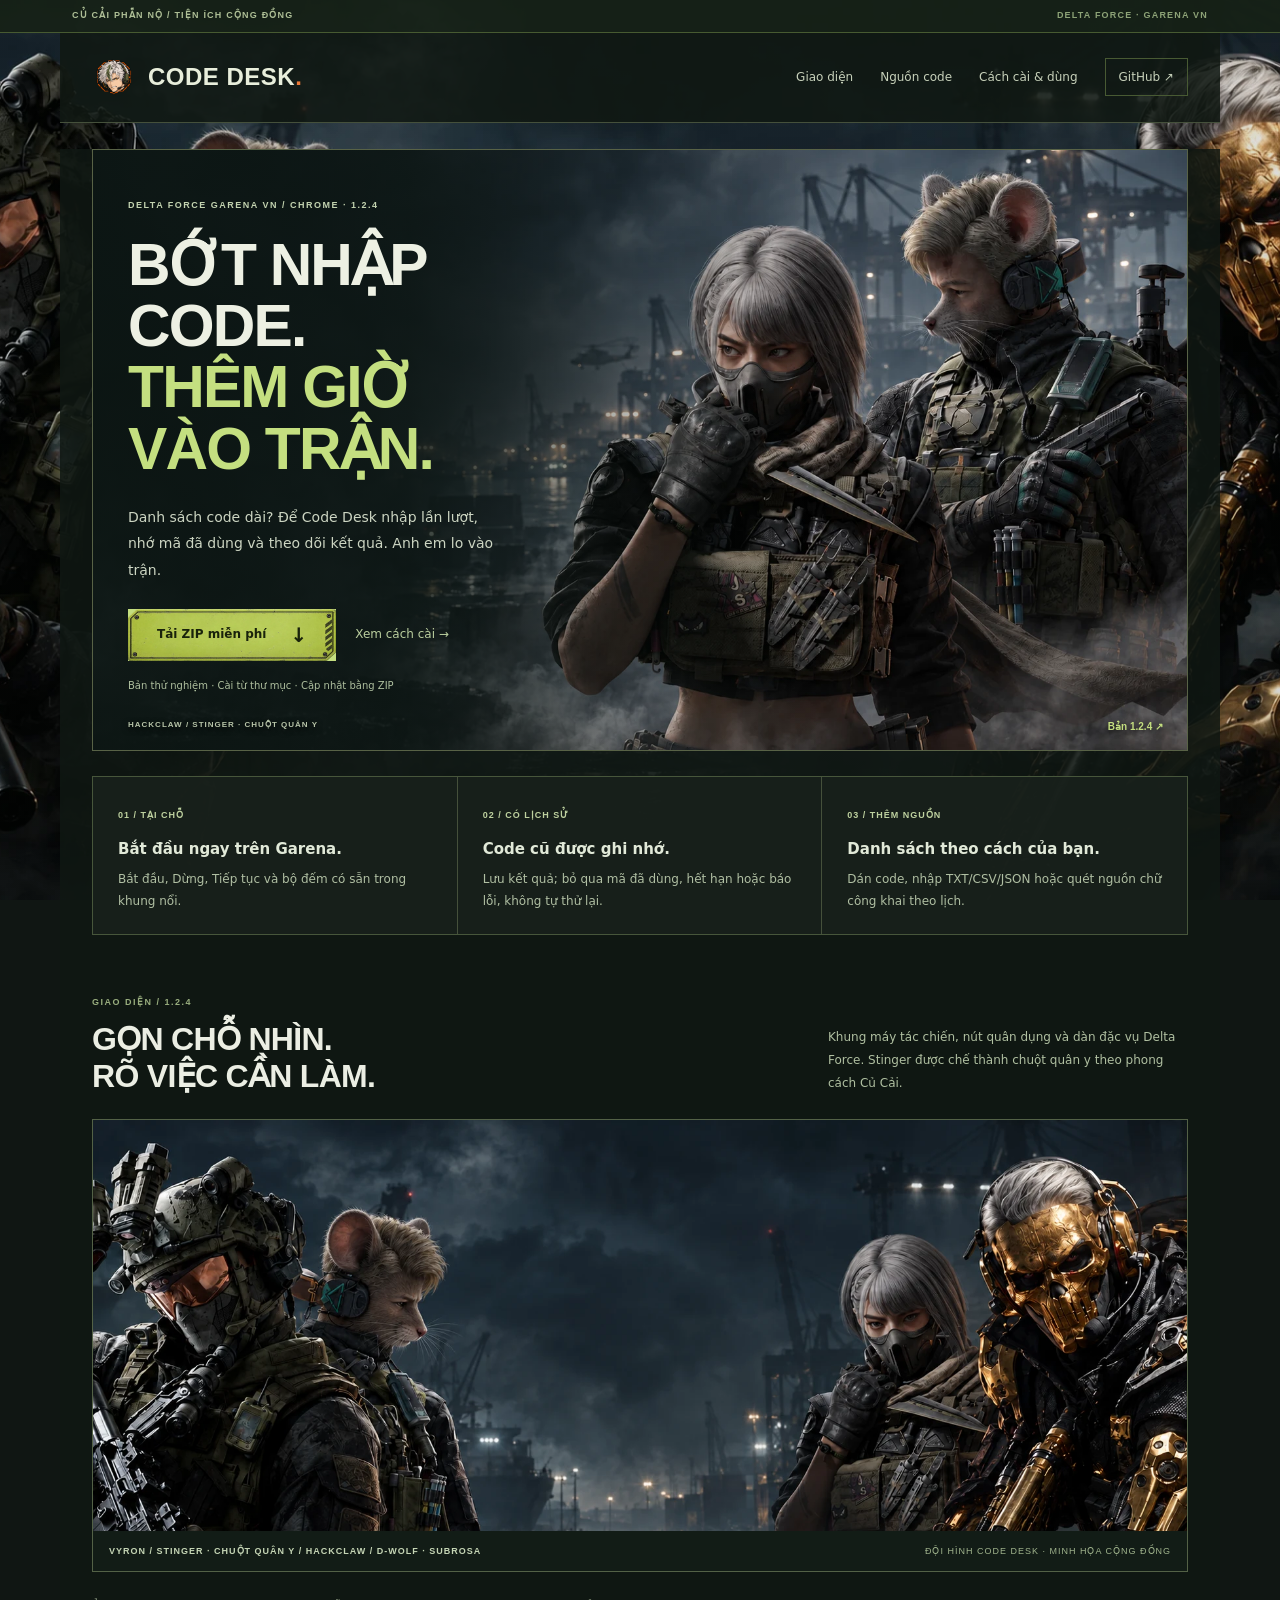
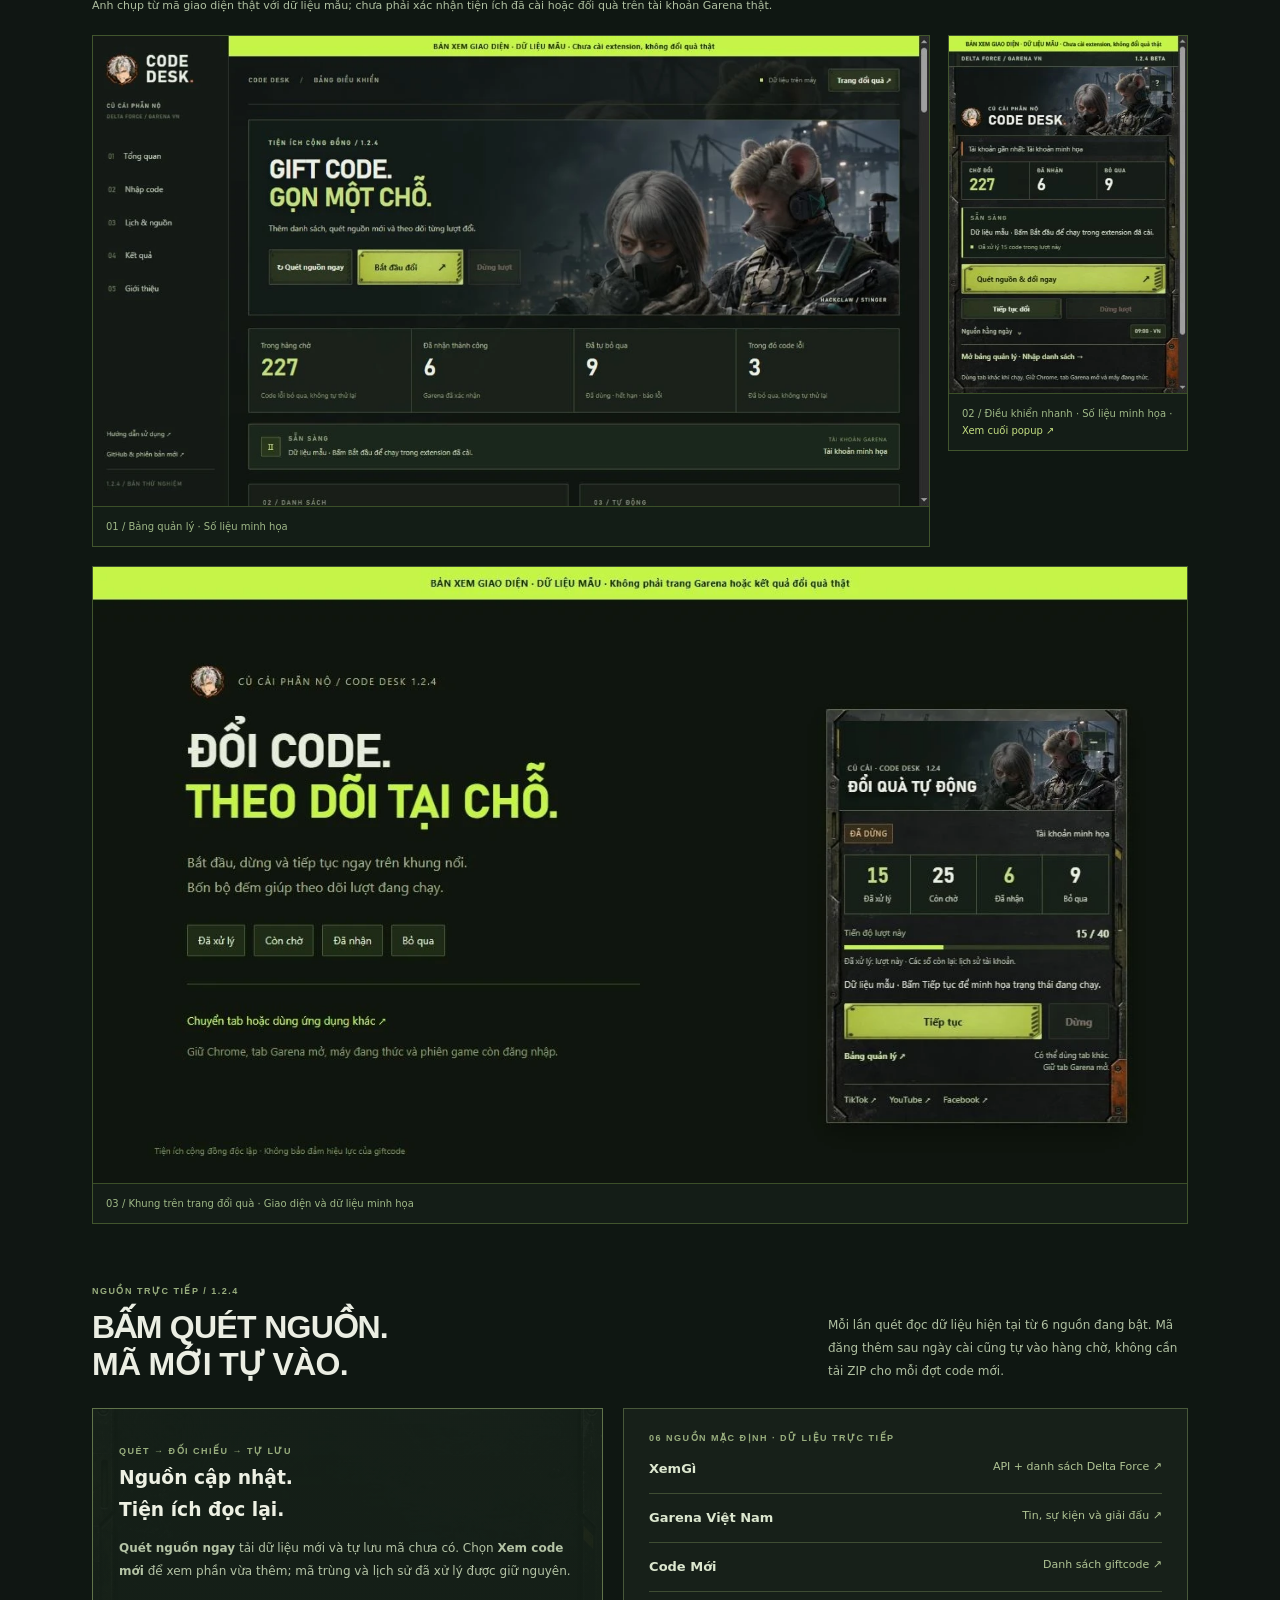
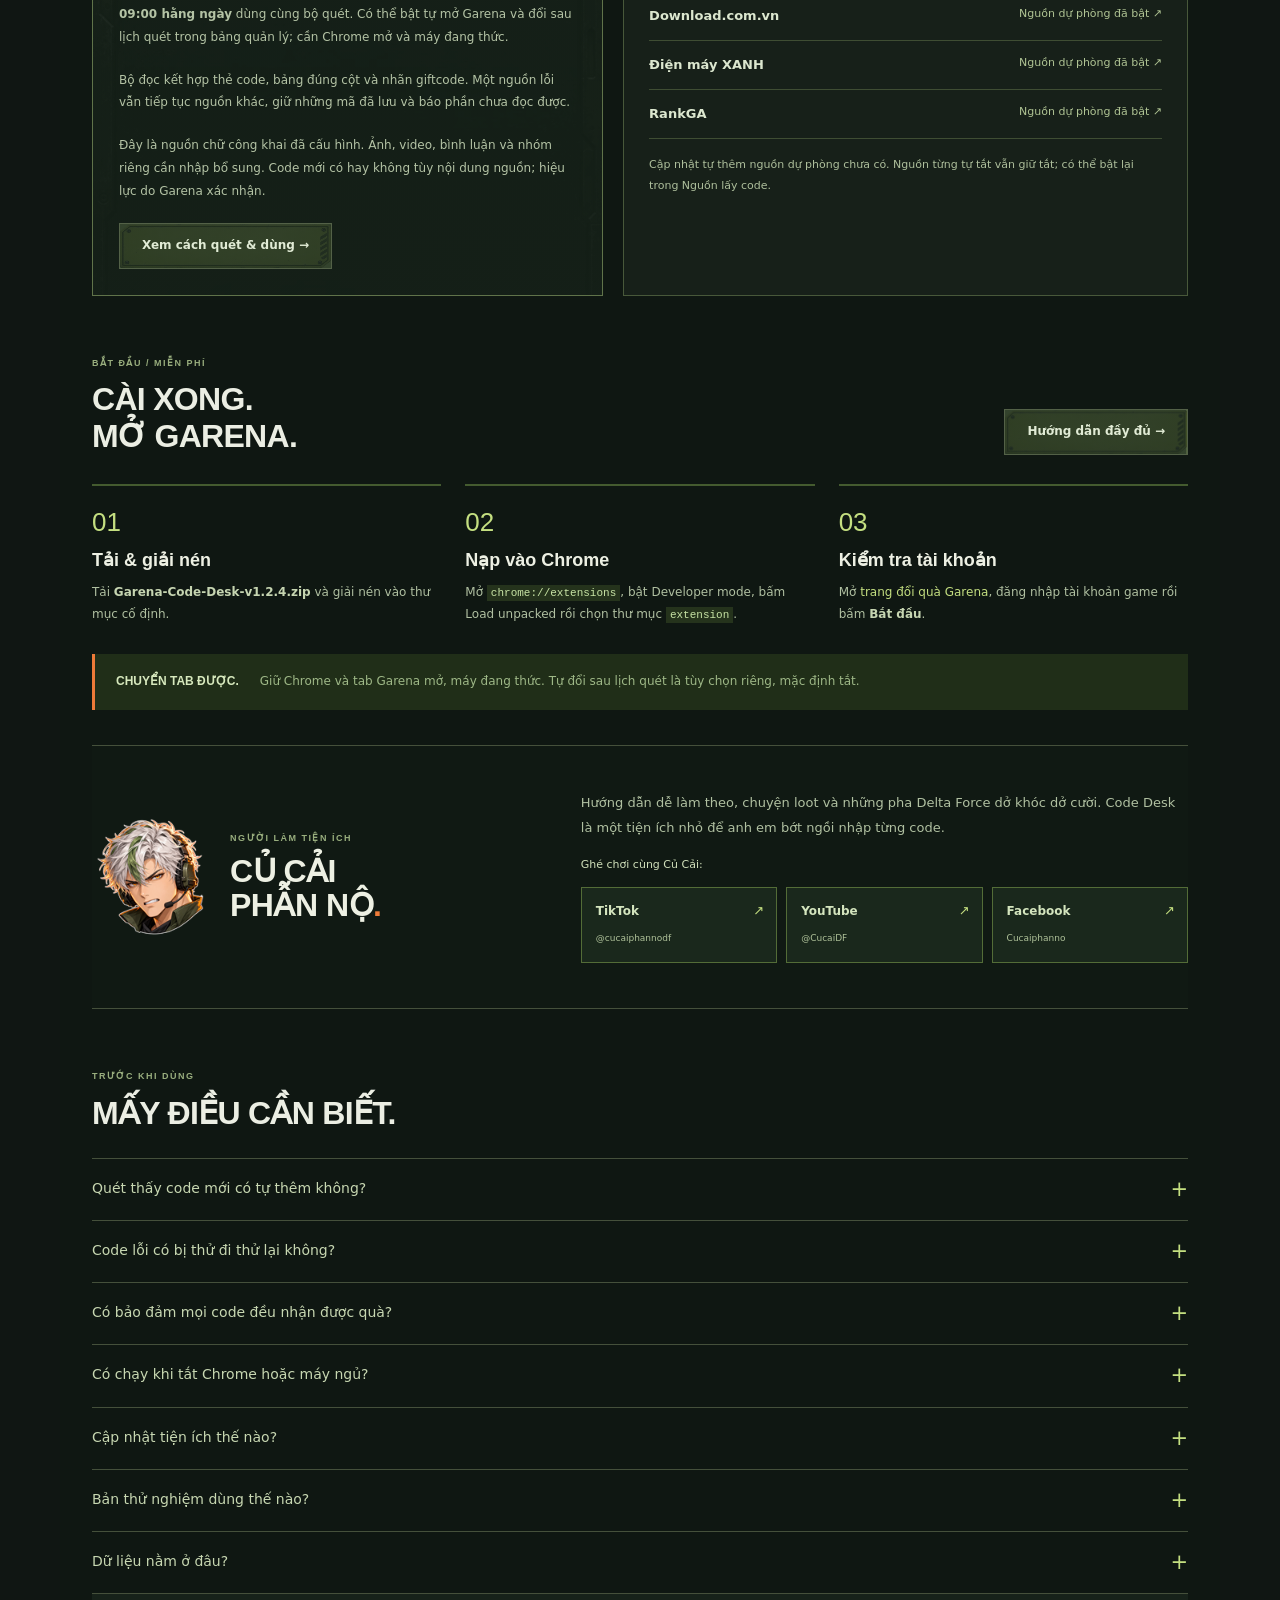
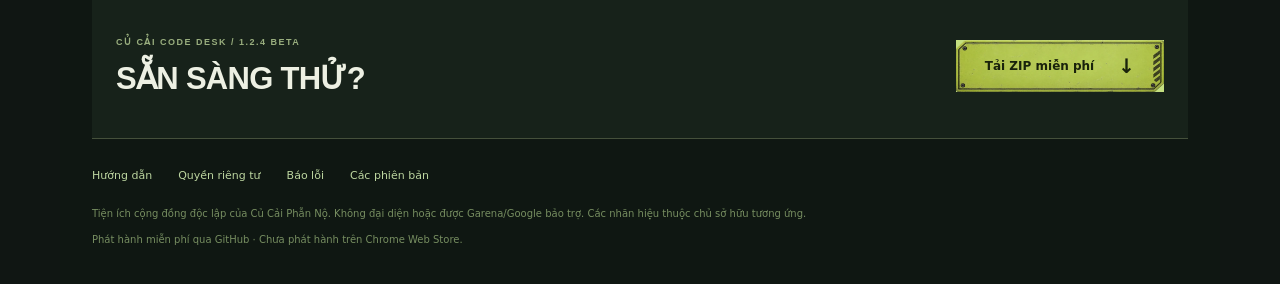
==== commit 7e304992: "Publish v1.2.4 live scanning guide and current screenshots" ====
--- a/index.html
+++ b/index.html
@@ -5,18 +5,18 @@
 <meta name="description" content="Code Desk của Củ Cải Phẫn Nộ: tiện ích Chrome miễn phí để nhập giftcode Delta Force theo danh sách, quét nguồn mới và theo dõi kết quả ngay trên Garena.">
 <meta property="og:type" content="website"><meta property="og:title" content="Củ Cải Code Desk — Auto nhập code Delta Force"><meta property="og:description" content="Bớt nhập từng code. Bắt đầu tại chỗ, xem bộ đếm và nhớ kết quả. Tải miễn phí qua GitHub."><meta property="og:image" content="https://lightharu.github.io/garena-code-desk-site/assets/operators-v1.2.0.jpg"><meta property="og:url" content="https://lightharu.github.io/garena-code-desk-site/"><meta name="twitter:card" content="summary_large_image">
 <link rel="icon" type="image/png" href="assets/icon-128.png"><link rel="canonical" href="https://lightharu.github.io/garena-code-desk-site/">
-<link rel="stylesheet" href="assets/site.css?v=1.2.3">
+<link rel="stylesheet" href="assets/site.css?v=1.2.4">
 </head><body>
 <div class="topline"><div>CỦ CẢI PHẪN NỘ / TIỆN ÍCH CỘNG ĐỒNG<span>DELTA FORCE · GARENA VN</span></div></div>
 <header class="site-header wrap"><a class="logo" href="./"><img src="assets/icon-128.png" alt="Icon Code Desk" width="44" height="44"><span>CODE DESK<b>.</b></span></a><nav aria-label="Điều hướng website"><a href="#giao-dien">Giao diện</a><a href="#nguon-code">Nguồn code</a><a href="guide.html">Cách cài & dùng</a><a class="nav-github" href="https://github.com/LightHaru/garena-code-desk">GitHub ↗</a></nav></header>
 <main class="wrap">
-<section class="hero"><div class="hero-art"><img src="assets/operators-site.webp" alt="Hackclaw và Stinger phiên bản meme chuột, giữ trang phục quân y của Delta Force" width="1670" height="941" fetchpriority="high"></div><div class="hero-copy"><p class="eyebrow">DELTA FORCE GARENA VN / CHROME · 1.2.3</p><h1>BỚT NHẬP CODE.<br><em>THÊM GIỜ <br>VÀO TRẬN.</em></h1><p class="lead">Danh sách code dài? Để Code Desk nhập lần lượt, nhớ mã đã dùng và theo dõi kết quả. Anh em lo vào trận.</p><div class="hero-actions"><a class="button primary" href="https://github.com/LightHaru/garena-code-desk/releases/download/v1.2.3/Garena-Code-Desk-v1.2.3.zip">Tải ZIP miễn phí <span>↓</span></a><a class="text-link" href="guide.html">Xem cách cài →</a></div><p class="small-note">Bản thử nghiệm · Cài từ thư mục · Cập nhật bằng ZIP</p></div><div class="hero-stamp"><span>HACKCLAW / STINGER · CHUỘT QUÂN Y</span><a href="https://github.com/LightHaru/garena-code-desk/releases/tag/v1.2.3">Bản 1.2.3 ↗</a></div></section>
+<section class="hero"><div class="hero-art"><img src="assets/operators-site.webp" alt="Hackclaw và Stinger phiên bản meme chuột, giữ trang phục quân y của Delta Force" width="1670" height="941" fetchpriority="high"></div><div class="hero-copy"><p class="eyebrow">DELTA FORCE GARENA VN / CHROME · 1.2.4</p><h1>BỚT NHẬP CODE.<br><em>THÊM GIỜ <br>VÀO TRẬN.</em></h1><p class="lead">Danh sách code dài? Để Code Desk nhập lần lượt, nhớ mã đã dùng và theo dõi kết quả. Anh em lo vào trận.</p><div class="hero-actions"><a class="button primary" href="https://github.com/LightHaru/garena-code-desk/releases/download/v1.2.4/Garena-Code-Desk-v1.2.4.zip">Tải ZIP miễn phí <span>↓</span></a><a class="text-link" href="guide.html">Xem cách cài →</a></div><p class="small-note">Bản thử nghiệm · Cài từ thư mục · Cập nhật bằng ZIP</p></div><div class="hero-stamp"><span>HACKCLAW / STINGER · CHUỘT QUÂN Y</span><a href="https://github.com/LightHaru/garena-code-desk/releases/tag/v1.2.4">Bản 1.2.4 ↗</a></div></section>
 <section class="feature-rail" aria-label="Tính năng chính"><article><span>01 / TẠI CHỖ</span><h2>Bắt đầu ngay trên Garena.</h2><p>Bắt đầu, Dừng, Tiếp tục và bộ đếm có sẵn trong khung nổi.</p></article><article><span>02 / CÓ LỊCH SỬ</span><h2>Code cũ được ghi nhớ.</h2><p>Lưu kết quả; bỏ qua mã đã dùng, hết hạn hoặc báo lỗi, không tự thử lại.</p></article><article><span>03 / THÊM NGUỒN</span><h2>Danh sách theo cách của bạn.</h2><p>Dán code, nhập TXT/CSV/JSON hoặc quét nguồn chữ công khai theo lịch.</p></article></section>
-<section class="section-block" id="giao-dien"><div class="section-heading"><div><p class="eyebrow">GIAO DIỆN / 1.2.3</p><h2>GỌN CHỖ NHÌN.<br>RÕ VIỆC CẦN LÀM.</h2></div><p>Khung máy tác chiến, nút quân dụng và dàn đặc vụ Delta Force. Stinger được chế thành chuột quân y theo phong cách Củ Cải.</p></div><figure class="squad-strip"><img src="assets/squad-site-v1.2.0.webp" alt="Vyron, Stinger phiên bản chuột quân y, Hackclaw và D-Wolf skin Subrosa" width="1920" height="1080" loading="lazy"><figcaption>VYRON / STINGER · CHUỘT QUÂN Y / HACKCLAW / D-WOLF · SUBROSA<span>ĐỘI HÌNH CODE DESK · MINH HỌA CỘNG ĐỒNG</span></figcaption></figure><p class="preview-note">Ảnh chụp từ mã giao diện thật với dữ liệu mẫu; chưa phải xác nhận tiện ích đã cài hoặc đổi quà trên tài khoản Garena thật.</p><div class="gallery"><figure class="wide-shot"><img src="assets/dashboard-v1.2.3.webp" alt="Bản xem bảng quản lý Code Desk với thanh điều hướng, bộ đếm và nút Bắt đầu" width="1280" height="720" loading="lazy"><figcaption>01 / Bảng quản lý · Số liệu minh họa</figcaption></figure><figure class="popup-shot"><img src="assets/popup-v1.2.3.webp" alt="Bản xem popup Code Desk, nút quét nguồn và ba kênh Củ Cải Phẫn Nộ" width="400" height="600" loading="lazy"><figcaption>02 / Điều khiển nhanh · Số liệu minh họa · <a href="assets/popup-bottom-v1.2.3.webp">Xem cuối popup ↗</a></figcaption></figure></div><figure class="panel-shot"><img src="assets/panel-v1.2.3.webp" alt="Bản xem khung nổi với Bắt đầu, Dừng, Tiếp tục, bộ đếm và thanh tiến độ" width="1280" height="720" loading="lazy"><figcaption>03 / Khung trên trang đổi quà · Giao diện và dữ liệu minh họa</figcaption></figure></section>
-<section class="section-block code-sources" id="nguon-code"><div class="section-heading"><div><p class="eyebrow">NGUỒN GIFT CODE / ĐỐI CHIẾU 25.10.2026</p><h2>QUÉT THÊM NGUỒN.<br>TỰ LƯU MÃ MỚI.</h2></div><p>Bản 1.2.3 thêm Code Mới mặc định. Đối chiếu với 242 mã XemGì, tìm thêm 8 ứng viên; gộp thành 250 mã. Hiệu lực do Garena xác nhận.</p></div><div class="source-grid"><article class="candidate-card"><span class="eyebrow">08 ỨNG VIÊN CHƯA CÓ TRONG XEMGÌ</span><div class="candidate-codes"><code>SsCkDfxY5AkdZqiJLkXq</code><code>POCSEEYOUTMR</code><code>POCISHERE</code><code>WHOISPOCKING</code><code>POCS2S2</code><code>HITTHEROADTODFI</code><code>DFVNA4T8Z6P3</code><code>WELCOMETODF</code></div><p>Mã từ nguồn công khai, chưa xác nhận đổi quà. Quét thành công tự thêm vào hàng chờ; quét lại không nhân đôi hoặc hồi sinh code đã bỏ qua.</p><a class="button secondary" href="assets/code-uu-tien-20261025.txt" download>Tải danh sách TXT ↓</a></article><article class="source-links"><p class="eyebrow">MẶC ĐỊNH + NGUỒN GỢI Ý</p><a href="https://codemoi.net/games/delta-force/"><b>Code Mới · mặc định</b><span>41 mã đọc được ↗</span></a><a href="https://download.com.vn/code-game-delta-force-195638"><b>Download.com.vn · tùy chọn</b><span>24 mã đọc được ↗</span></a><a href="https://www.dienmayxanh.com/kinh-nghiem-hay/code-delta-force-garena-moi-nhat-1591472"><b>Điện máy XANH · tùy chọn</b><span>19 mã đọc được ↗</span></a><p>Cập nhật tự thêm Code Mới nếu chưa có. Nguồn đã thêm và tắt được giữ nguyên. Nguồn tùy chọn: Thêm nguồn → chọn gợi ý → Cấp quyền & thêm nguồn.</p><p>Nguồn lỗi hoặc đổi bố cục sẽ báo rõ, không bị báo nhầm thành “không có code mới”.</p><a class="research-link" href="assets/nguon-giftcode-20261025.md">Xem kết quả đối chiếu nguồn 25/10 →</a></article></div></section>
-<section class="section-block install" id="cai-dat"><div class="section-heading"><div><p class="eyebrow">BẮT ĐẦU / MIỄN PHÍ</p><h2>CÀI XONG.<br>MỞ GARENA.</h2></div><a class="button secondary" href="guide.html">Hướng dẫn đầy đủ →</a></div><div class="install-grid"><article><b>01</b><h3>Tải & giải nén</h3><p>Tải <strong>Garena-Code-Desk-v1.2.3.zip</strong> và giải nén vào thư mục cố định.</p></article><article><b>02</b><h3>Nạp vào Chrome</h3><p>Mở <code>chrome://extensions</code>, bật Developer mode, bấm Load unpacked rồi chọn thư mục <code>extension</code>.</p></article><article><b>03</b><h3>Kiểm tra tài khoản</h3><p>Mở <a href="https://redeem.df.garena.sg/vi/cdkgarena.html">trang đổi quà Garena</a>, đăng nhập tài khoản game rồi bấm <strong>Bắt đầu</strong>.</p></article></div><div class="usage-note"><b>CHUYỂN TAB ĐƯỢC.</b><span>Giữ Chrome và tab Garena mở, máy đang thức. Tự đổi sau lịch quét là tùy chọn riêng, mặc định tắt.</span></div></section>
+<section class="section-block" id="giao-dien"><div class="section-heading"><div><p class="eyebrow">GIAO DIỆN / 1.2.4</p><h2>GỌN CHỖ NHÌN.<br>RÕ VIỆC CẦN LÀM.</h2></div><p>Khung máy tác chiến, nút quân dụng và dàn đặc vụ Delta Force. Stinger được chế thành chuột quân y theo phong cách Củ Cải.</p></div><figure class="squad-strip"><img src="assets/squad-site-v1.2.0.webp" alt="Vyron, Stinger phiên bản chuột quân y, Hackclaw và D-Wolf skin Subrosa" width="1920" height="1080" loading="lazy"><figcaption>VYRON / STINGER · CHUỘT QUÂN Y / HACKCLAW / D-WOLF · SUBROSA<span>ĐỘI HÌNH CODE DESK · MINH HỌA CỘNG ĐỒNG</span></figcaption></figure><p class="preview-note">Ảnh chụp từ mã giao diện thật với dữ liệu mẫu; chưa phải xác nhận tiện ích đã cài hoặc đổi quà trên tài khoản Garena thật.</p><div class="gallery"><figure class="wide-shot"><img src="assets/dashboard-v1.2.4.webp" alt="Bản xem bảng quản lý Code Desk với thanh điều hướng, bộ đếm và nút Bắt đầu" width="1280" height="720" loading="lazy"><figcaption>01 / Bảng quản lý · Số liệu minh họa</figcaption></figure><figure class="popup-shot"><img src="assets/popup-v1.2.4.webp" alt="Bản xem popup Code Desk, nút quét nguồn và ba kênh Củ Cải Phẫn Nộ" width="400" height="600" loading="lazy"><figcaption>02 / Điều khiển nhanh · Số liệu minh họa · <a href="assets/popup-bottom-v1.2.4.webp">Xem cuối popup ↗</a></figcaption></figure></div><figure class="panel-shot"><img src="assets/panel-v1.2.4.webp" alt="Bản xem khung nổi với Bắt đầu, Dừng, Tiếp tục, bộ đếm và thanh tiến độ" width="1280" height="720" loading="lazy"><figcaption>03 / Khung trên trang đổi quà · Giao diện và dữ liệu minh họa</figcaption></figure></section>
+<section class="section-block code-sources" id="nguon-code"><div class="section-heading"><div><p class="eyebrow">NGUỒN TRỰC TIẾP / 1.2.4</p><h2>BẤM QUÉT NGUỒN.<br>MÃ MỚI TỰ VÀO.</h2></div><p>Mỗi lần quét đọc dữ liệu hiện tại từ 6 nguồn đang bật. Mã đăng thêm sau ngày cài cũng tự vào hàng chờ, không cần tải ZIP cho mỗi đợt code mới.</p></div><div class="source-grid"><article class="candidate-card"><span class="eyebrow">QUÉT → ĐỐI CHIẾU → TỰ LƯU</span><h3>Nguồn cập nhật.<br>Tiện ích đọc lại.</h3><p><strong>Quét nguồn ngay</strong> tải dữ liệu mới và tự lưu mã chưa có. Chọn <strong>Xem code mới</strong> để xem phần vừa thêm; mã trùng và lịch sử đã xử lý được giữ nguyên.</p><p><strong>09:00 hằng ngày</strong> dùng cùng bộ quét. Có thể bật tự mở Garena và đổi sau lịch quét trong bảng quản lý; cần Chrome mở và máy đang thức.</p><p>Bộ đọc kết hợp thẻ code, bảng đúng cột và nhãn giftcode. Một nguồn lỗi vẫn tiếp tục nguồn khác, giữ những mã đã lưu và báo phần chưa đọc được.</p><p>Đây là nguồn chữ công khai đã cấu hình. Ảnh, video, bình luận và nhóm riêng cần nhập bổ sung. Code mới có hay không tùy nội dung nguồn; hiệu lực do Garena xác nhận.</p><a class="button secondary" href="guide.html">Xem cách quét &amp; dùng →</a></article><article class="source-links"><p class="eyebrow">06 NGUỒN MẶC ĐỊNH · DỮ LIỆU TRỰC TIẾP</p><a href="https://xemgi.de/codes"><b>XemGì</b><span>API + danh sách Delta Force ↗</span></a><a href="https://deltaforce.garena.vn/"><b>Garena Việt Nam</b><span>Tin, sự kiện và giải đấu ↗</span></a><a href="https://codemoi.net/games/delta-force/"><b>Code Mới</b><span>Danh sách giftcode ↗</span></a><a href="https://download.com.vn/code-game-delta-force-195638"><b>Download.com.vn</b><span>Nguồn dự phòng đã bật ↗</span></a><a href="https://www.dienmayxanh.com/kinh-nghiem-hay/code-delta-force-garena-moi-nhat-1591472"><b>Điện máy XANH</b><span>Nguồn dự phòng đã bật ↗</span></a><a href="https://rankga.com/code-delta-force/"><b>RankGA</b><span>Nguồn dự phòng đã bật ↗</span></a><p>Cập nhật tự thêm nguồn dự phòng chưa có. Nguồn từng tự tắt vẫn giữ tắt; có thể bật lại trong Nguồn lấy code.</p></article></div></section>
+<section class="section-block install" id="cai-dat"><div class="section-heading"><div><p class="eyebrow">BẮT ĐẦU / MIỄN PHÍ</p><h2>CÀI XONG.<br>MỞ GARENA.</h2></div><a class="button secondary" href="guide.html">Hướng dẫn đầy đủ →</a></div><div class="install-grid"><article><b>01</b><h3>Tải & giải nén</h3><p>Tải <strong>Garena-Code-Desk-v1.2.4.zip</strong> và giải nén vào thư mục cố định.</p></article><article><b>02</b><h3>Nạp vào Chrome</h3><p>Mở <code>chrome://extensions</code>, bật Developer mode, bấm Load unpacked rồi chọn thư mục <code>extension</code>.</p></article><article><b>03</b><h3>Kiểm tra tài khoản</h3><p>Mở <a href="https://redeem.df.garena.sg/vi/cdkgarena.html">trang đổi quà Garena</a>, đăng nhập tài khoản game rồi bấm <strong>Bắt đầu</strong>.</p></article></div><div class="usage-note"><b>CHUYỂN TAB ĐƯỢC.</b><span>Giữ Chrome và tab Garena mở, máy đang thức. Tự đổi sau lịch quét là tùy chọn riêng, mặc định tắt.</span></div></section>
 <section class="creator" id="cu-cai"><div class="creator-name"><img src="assets/creator-avatar.png" alt="Avatar anime tóc bạc của Củ Cải Phẫn Nộ" width="120" height="120"><div><p class="eyebrow">NGƯỜI LÀM TIỆN ÍCH</p><h2>CỦ CẢI<br>PHẪN NỘ<span>.</span></h2></div></div><div class="creator-bio"><p>Hướng dẫn dễ làm theo, chuyện loot và những pha Delta Force dở khóc dở cười. Code Desk là một tiện ích nhỏ để anh em bớt ngồi nhập từng code.</p><p class="follow-label">Ghé chơi cùng Củ Cải:</p><nav class="creator-channels" aria-label="Ba kênh Củ Cải Phẫn Nộ"><a href="https://www.tiktok.com/@cucaiphannodf"><b>TikTok</b><small>@cucaiphannodf</small><span>↗</span></a><a href="https://www.youtube.com/@CucaiDF"><b>YouTube</b><small>@CucaiDF</small><span>↗</span></a><a href="https://www.facebook.com/profile.php?id=61594886253423"><b>Facebook</b><small>Cucaiphanno</small><span>↗</span></a></nav></div></section>
-<section class="section-block faq"><p class="eyebrow">TRƯỚC KHI DÙNG</p><h2>MẤY ĐIỀU CẦN BIẾT.</h2><details><summary>Quét thấy code mới có tự thêm không?</summary><p>Có. Code chưa có trong dữ liệu được tự lưu vào hàng chờ ngay khi quét, không cần dán hoặc bấm thêm lần nữa. Nút Xem code mới và bộ lọc Mới từ lượt quét giúp xem riêng các mã vừa thêm. Mã trùng và lịch sử cũ được giữ nguyên.</p></details><details><summary>Code lỗi có bị thử đi thử lại không?</summary><p>Không. Từ bản 1.2.2, code báo lỗi được bỏ qua và lưu lịch sử, không hẹn thử lại sau 24 giờ. Khi cập nhật, các mã đang chờ thử lại, chưa mở đổi hoặc cần kiểm tra của bản cũ cũng được bỏ qua. Quét nguồn không đưa chúng trở lại hàng chờ. Khi cần đăng nhập, xác minh hoặc bị giới hạn tốc độ, lượt sẽ tạm dừng để xử lý trên Garena rồi tiếp tục các code còn lại.</p></details><details><summary>Có bảo đảm mọi code đều nhận được quà?</summary><p>Code tìm thấy là ứng viên. Hiệu lực, điều kiện tài khoản và quyền nhận quà do Garena quyết định. Code Desk ghi nhận phản hồi để xử lý hàng chờ.</p></details><details><summary>Có chạy khi tắt Chrome hoặc máy ngủ?</summary><p>Cần giữ Chrome, tab Garena mở và máy đang thức. Khi hết phiên đăng nhập, gặp xác minh hoặc kết quả chưa rõ, cần kiểm tra trực tiếp trên trang Garena.</p></details><details><summary>Cập nhật tiện ích thế nào?</summary><p>Dừng lượt, chờ code đang gửi có kết quả. Tải ZIP mới, thay nội dung extension vào đúng thư mục cũ, bấm Tải lại tiện ích rồi tải lại trang Garena. Xem từng bước trong <a href="guide.html">hướng dẫn</a>.</p></details><details><summary>Bản thử nghiệm dùng thế nào?</summary><p>Bắt đầu với vài code và xem phản hồi ngay trên trang Garena. Giao diện có dữ liệu mẫu để xem trước; hiệu lực của code và điều kiện nhận quà do Garena quyết định.</p></details><details><summary>Dữ liệu nằm ở đâu?</summary><p>Tên hiển thị, code và lịch sử được lưu trong hồ sơ Chrome. Tiện ích không có máy chủ nhận lịch sử hoặc công cụ phân tích hành vi. Xem <a href="privacy.html">quyền riêng tư và quyền truy cập</a>.</p></details></section>
-<section class="download-end"><div><p class="eyebrow">CỦ CẢI CODE DESK / 1.2.3 BETA</p><h2>SẴN SÀNG THỬ?</h2></div><a class="button primary" href="https://github.com/LightHaru/garena-code-desk/releases/download/v1.2.3/Garena-Code-Desk-v1.2.3.zip">Tải ZIP miễn phí <span>↓</span></a></section>
+<section class="section-block faq"><p class="eyebrow">TRƯỚC KHI DÙNG</p><h2>MẤY ĐIỀU CẦN BIẾT.</h2><details><summary>Quét thấy code mới có tự thêm không?</summary><p>Có. Mỗi lần quét tải dữ liệu hiện tại của nguồn đang bật. Mã đăng sau ngày cài tự được nhận dạng và lưu vào hàng chờ, không cần tải ZIP cho từng đợt code. Nút Xem code mới và bộ lọc Mới từ lượt quét giúp xem riêng các mã vừa thêm. Mã trùng và lịch sử cũ được giữ nguyên.</p></details><details><summary>Code lỗi có bị thử đi thử lại không?</summary><p>Không. Từ bản 1.2.2, code báo lỗi được bỏ qua và lưu lịch sử, không hẹn thử lại sau 24 giờ. Khi cập nhật, các mã đang chờ thử lại, chưa mở đổi hoặc cần kiểm tra của bản cũ cũng được bỏ qua. Quét nguồn không đưa chúng trở lại hàng chờ. Khi cần đăng nhập, xác minh hoặc bị giới hạn tốc độ, lượt sẽ tạm dừng để xử lý trên Garena rồi tiếp tục các code còn lại.</p></details><details><summary>Có bảo đảm mọi code đều nhận được quà?</summary><p>Code tìm thấy là ứng viên. Hiệu lực, điều kiện tài khoản và quyền nhận quà do Garena quyết định. Code Desk ghi nhận phản hồi để xử lý hàng chờ.</p></details><details><summary>Có chạy khi tắt Chrome hoặc máy ngủ?</summary><p>Cần giữ Chrome, tab Garena mở và máy đang thức. Khi hết phiên đăng nhập, gặp xác minh hoặc kết quả chưa rõ, cần kiểm tra trực tiếp trên trang Garena.</p></details><details><summary>Cập nhật tiện ích thế nào?</summary><p>Dừng lượt, chờ code đang gửi có kết quả. Tải ZIP mới, thay nội dung extension vào đúng thư mục cũ, bấm Tải lại tiện ích rồi tải lại trang Garena. Đây là cập nhật phần mềm; danh sách code được lấy trực tiếp mỗi lượt quét. Xem từng bước trong <a href="guide.html">hướng dẫn</a>.</p></details><details><summary>Bản thử nghiệm dùng thế nào?</summary><p>Bắt đầu với vài code và xem phản hồi ngay trên trang Garena. Giao diện có dữ liệu mẫu để xem trước; hiệu lực của code và điều kiện nhận quà do Garena quyết định.</p></details><details><summary>Dữ liệu nằm ở đâu?</summary><p>Tên hiển thị, code và lịch sử được lưu trong hồ sơ Chrome. Tiện ích không có máy chủ nhận lịch sử hoặc công cụ phân tích hành vi. Xem <a href="privacy.html">quyền riêng tư và quyền truy cập</a>.</p></details></section>
+<section class="download-end"><div><p class="eyebrow">CỦ CẢI CODE DESK / 1.2.4 BETA</p><h2>SẴN SÀNG THỬ?</h2></div><a class="button primary" href="https://github.com/LightHaru/garena-code-desk/releases/download/v1.2.4/Garena-Code-Desk-v1.2.4.zip">Tải ZIP miễn phí <span>↓</span></a></section>
 </main><footer class="wrap"><nav><a href="guide.html">Hướng dẫn</a><a href="privacy.html">Quyền riêng tư</a><a href="https://github.com/LightHaru/garena-code-desk/issues">Báo lỗi</a><a href="https://github.com/LightHaru/garena-code-desk/releases">Các phiên bản</a></nav><p>Tiện ích cộng đồng độc lập của Củ Cải Phẫn Nộ. Không đại diện hoặc được Garena/Google bảo trợ. Các nhãn hiệu thuộc chủ sở hữu tương ứng.</p><p>Phát hành miễn phí qua GitHub · Chưa phát hành trên Chrome Web Store.</p></footer>
 <div class="backdrop-credit" aria-hidden="true">VYRON / STINGER · CHUỘT QUÂN Y / HACKCLAW / D-WOLF · SUBROSA</div></body></html>
